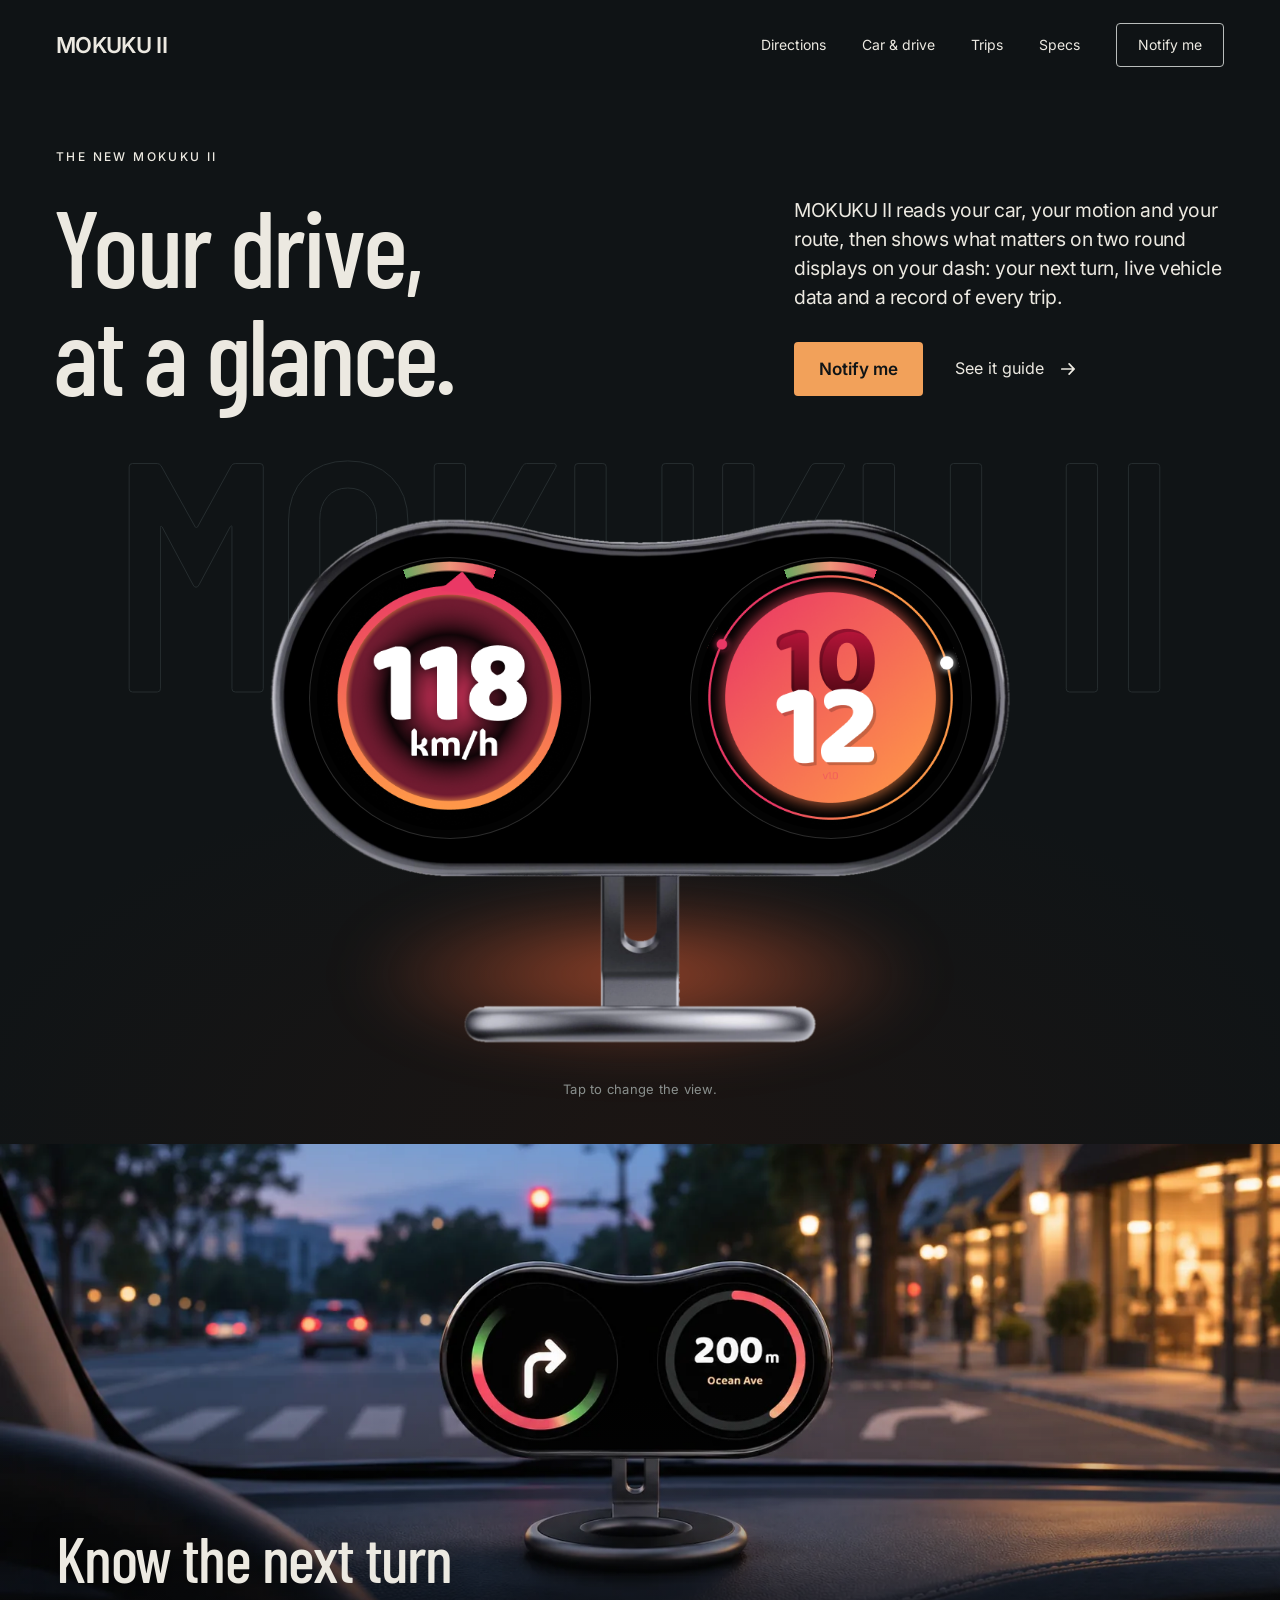
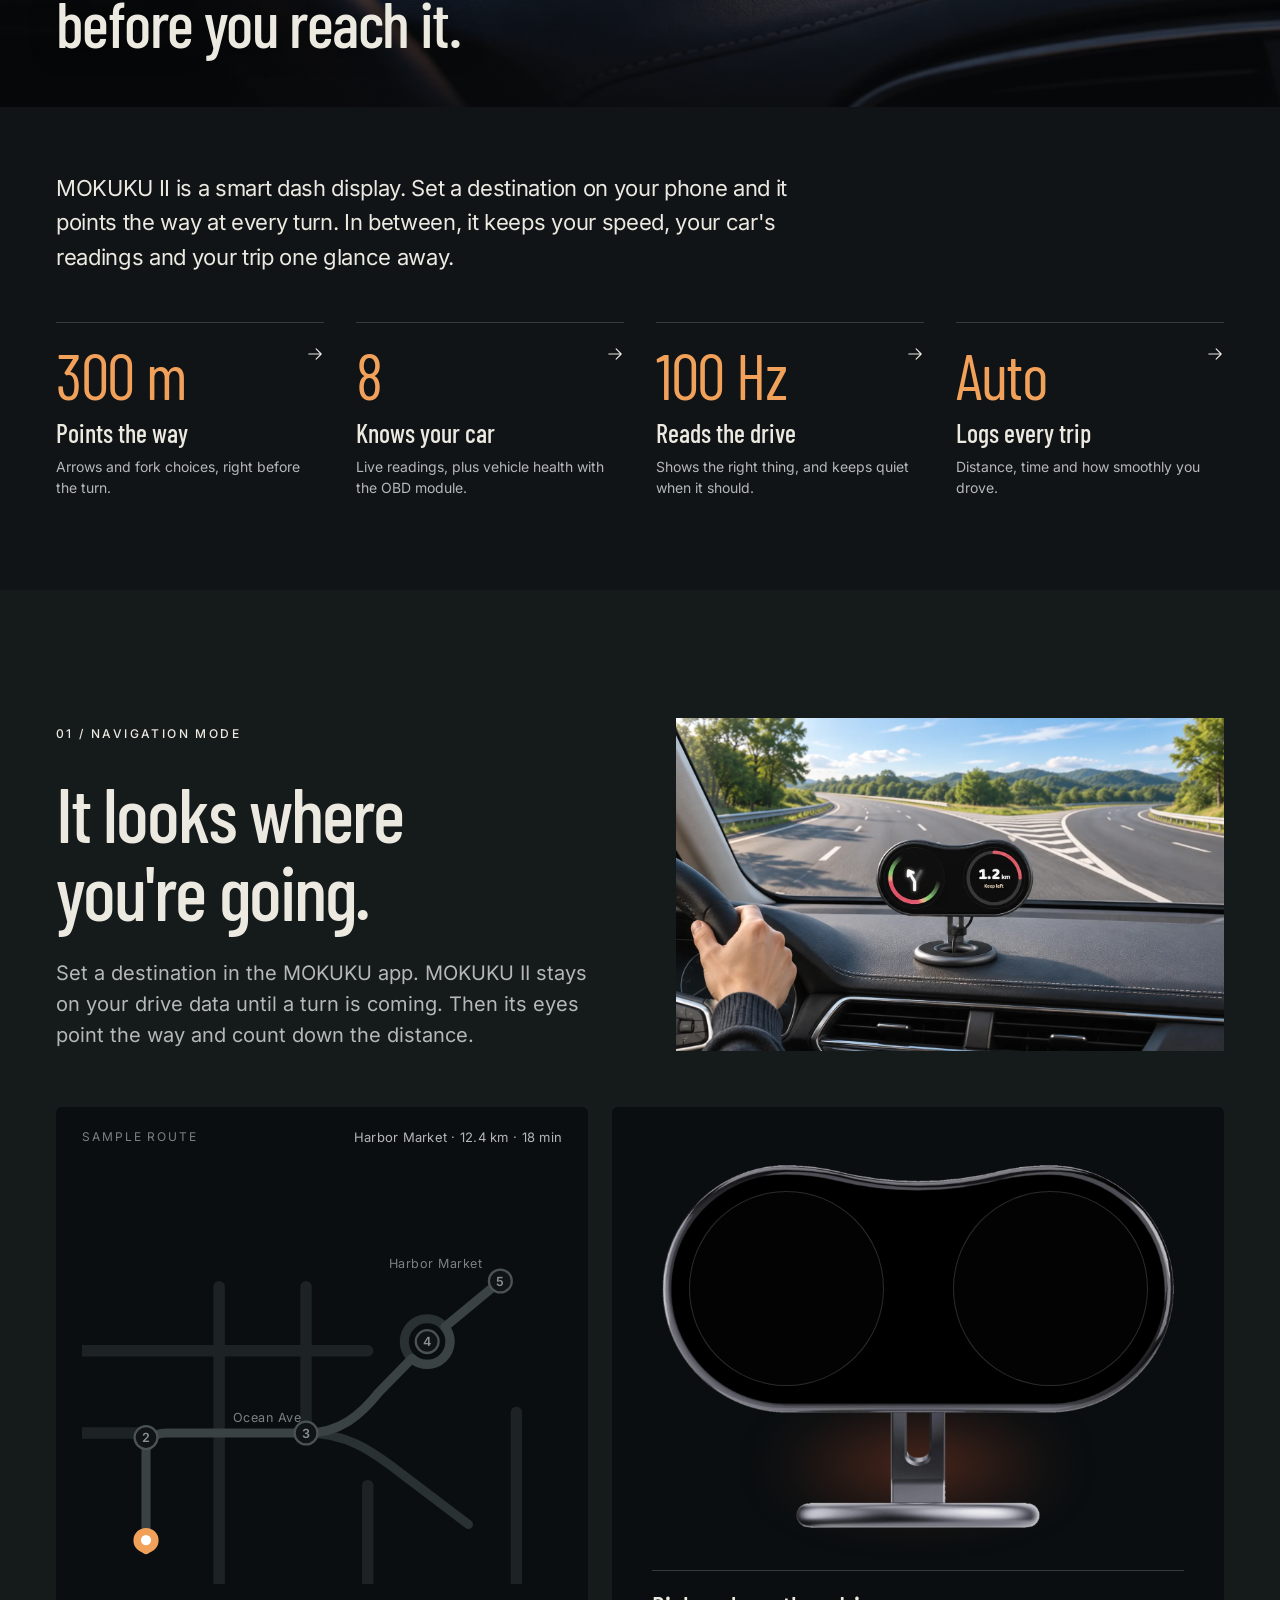
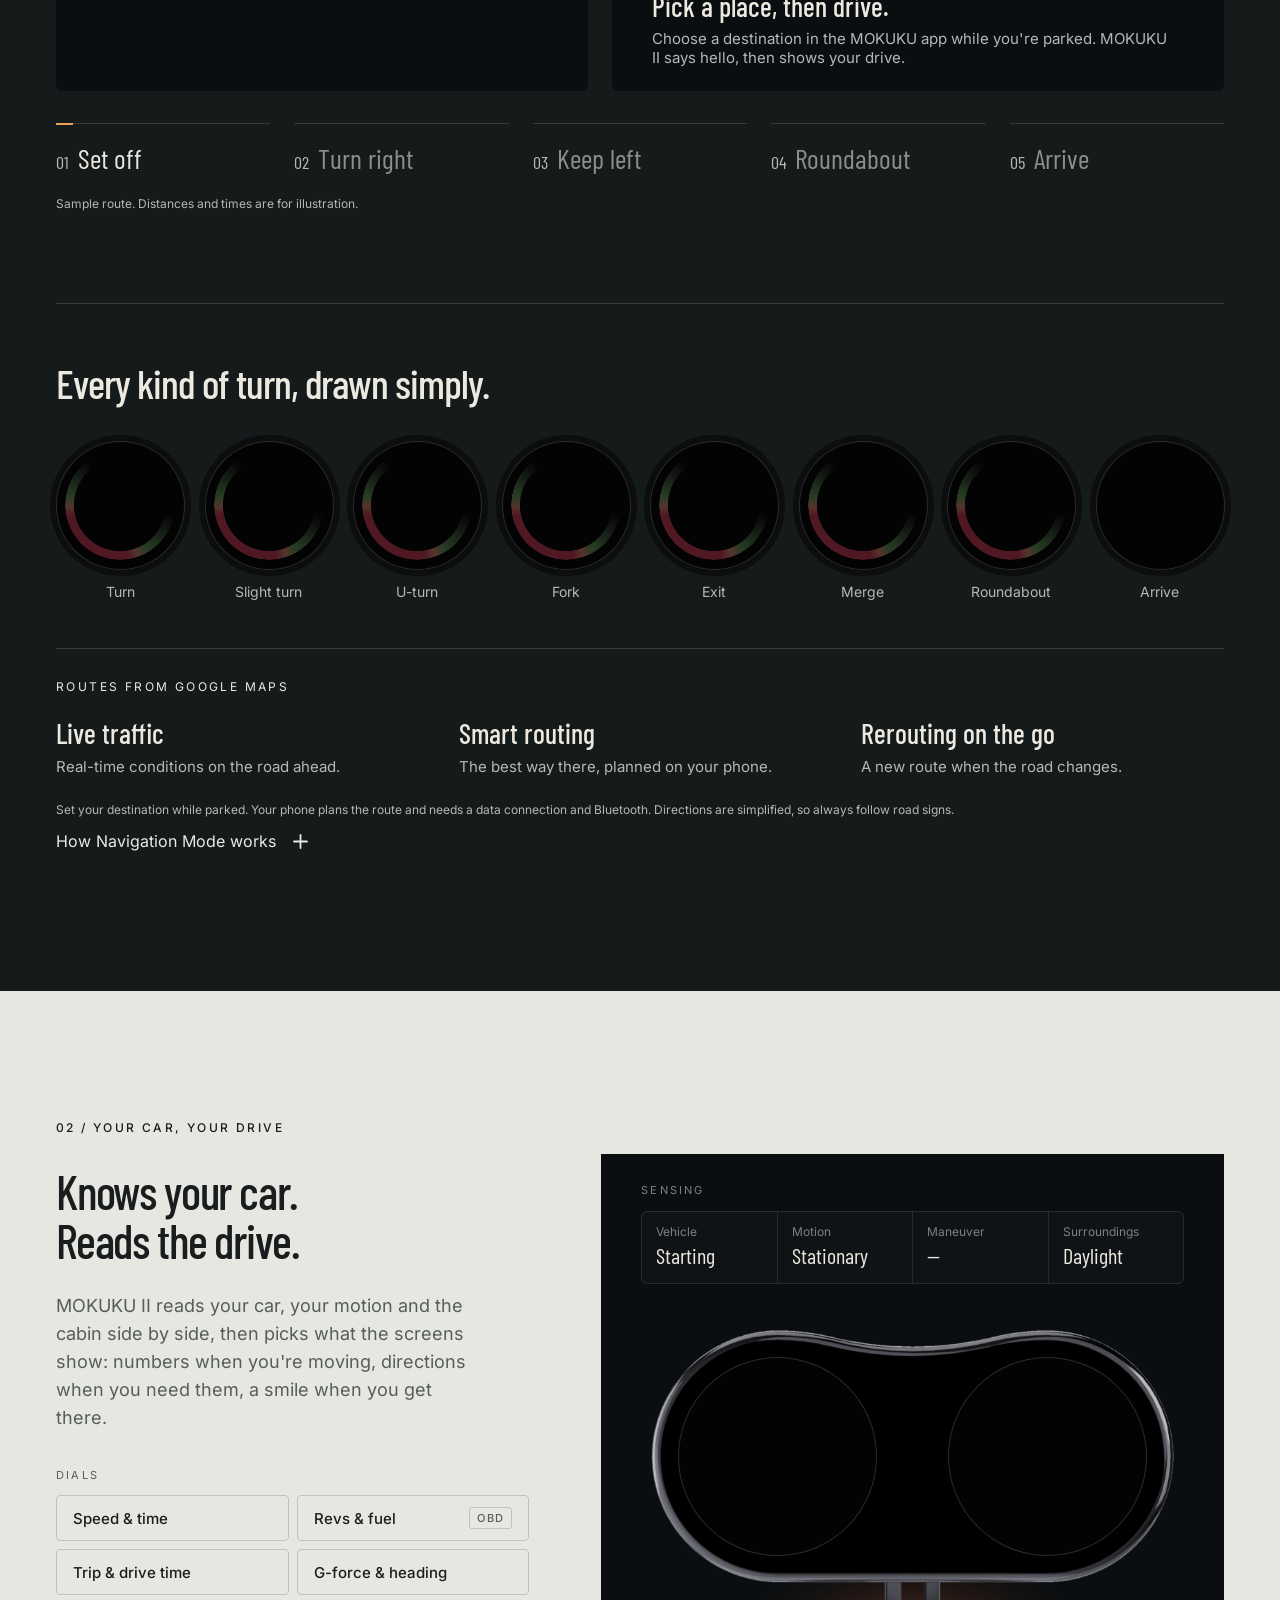
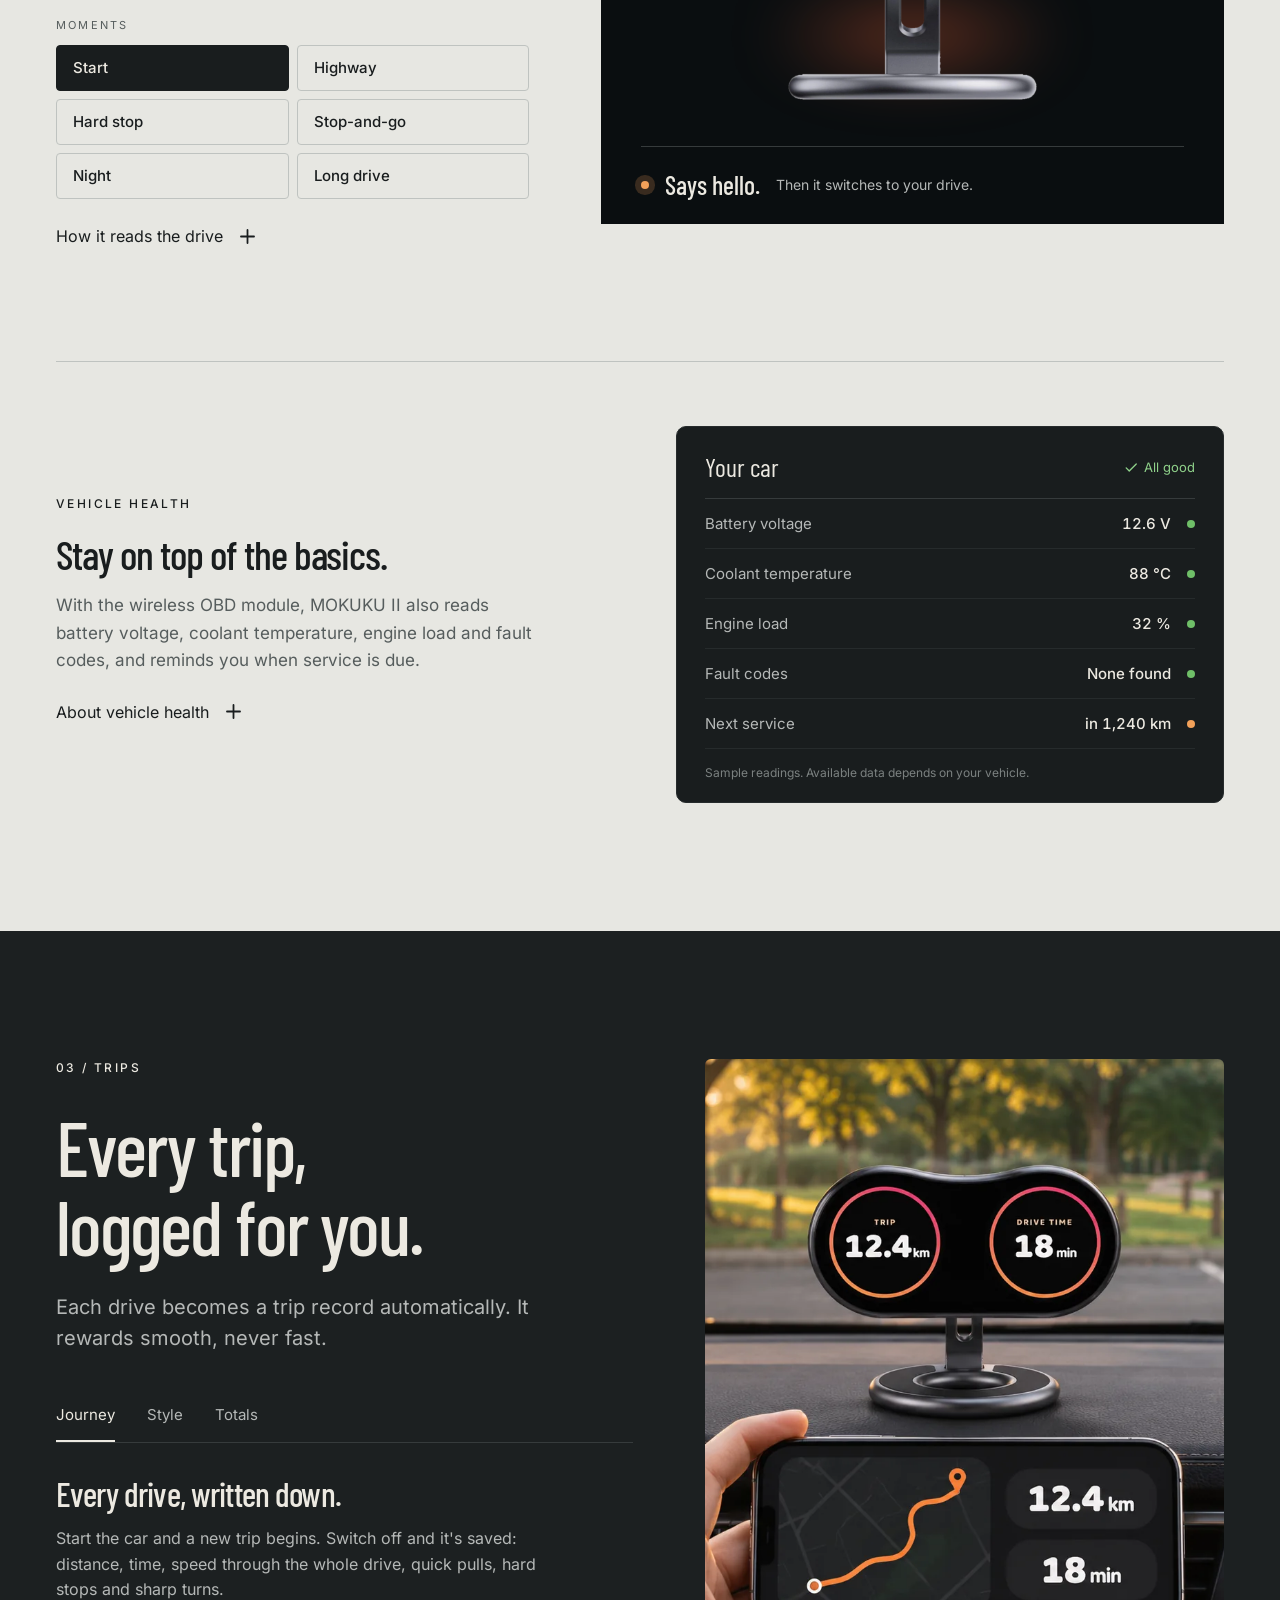
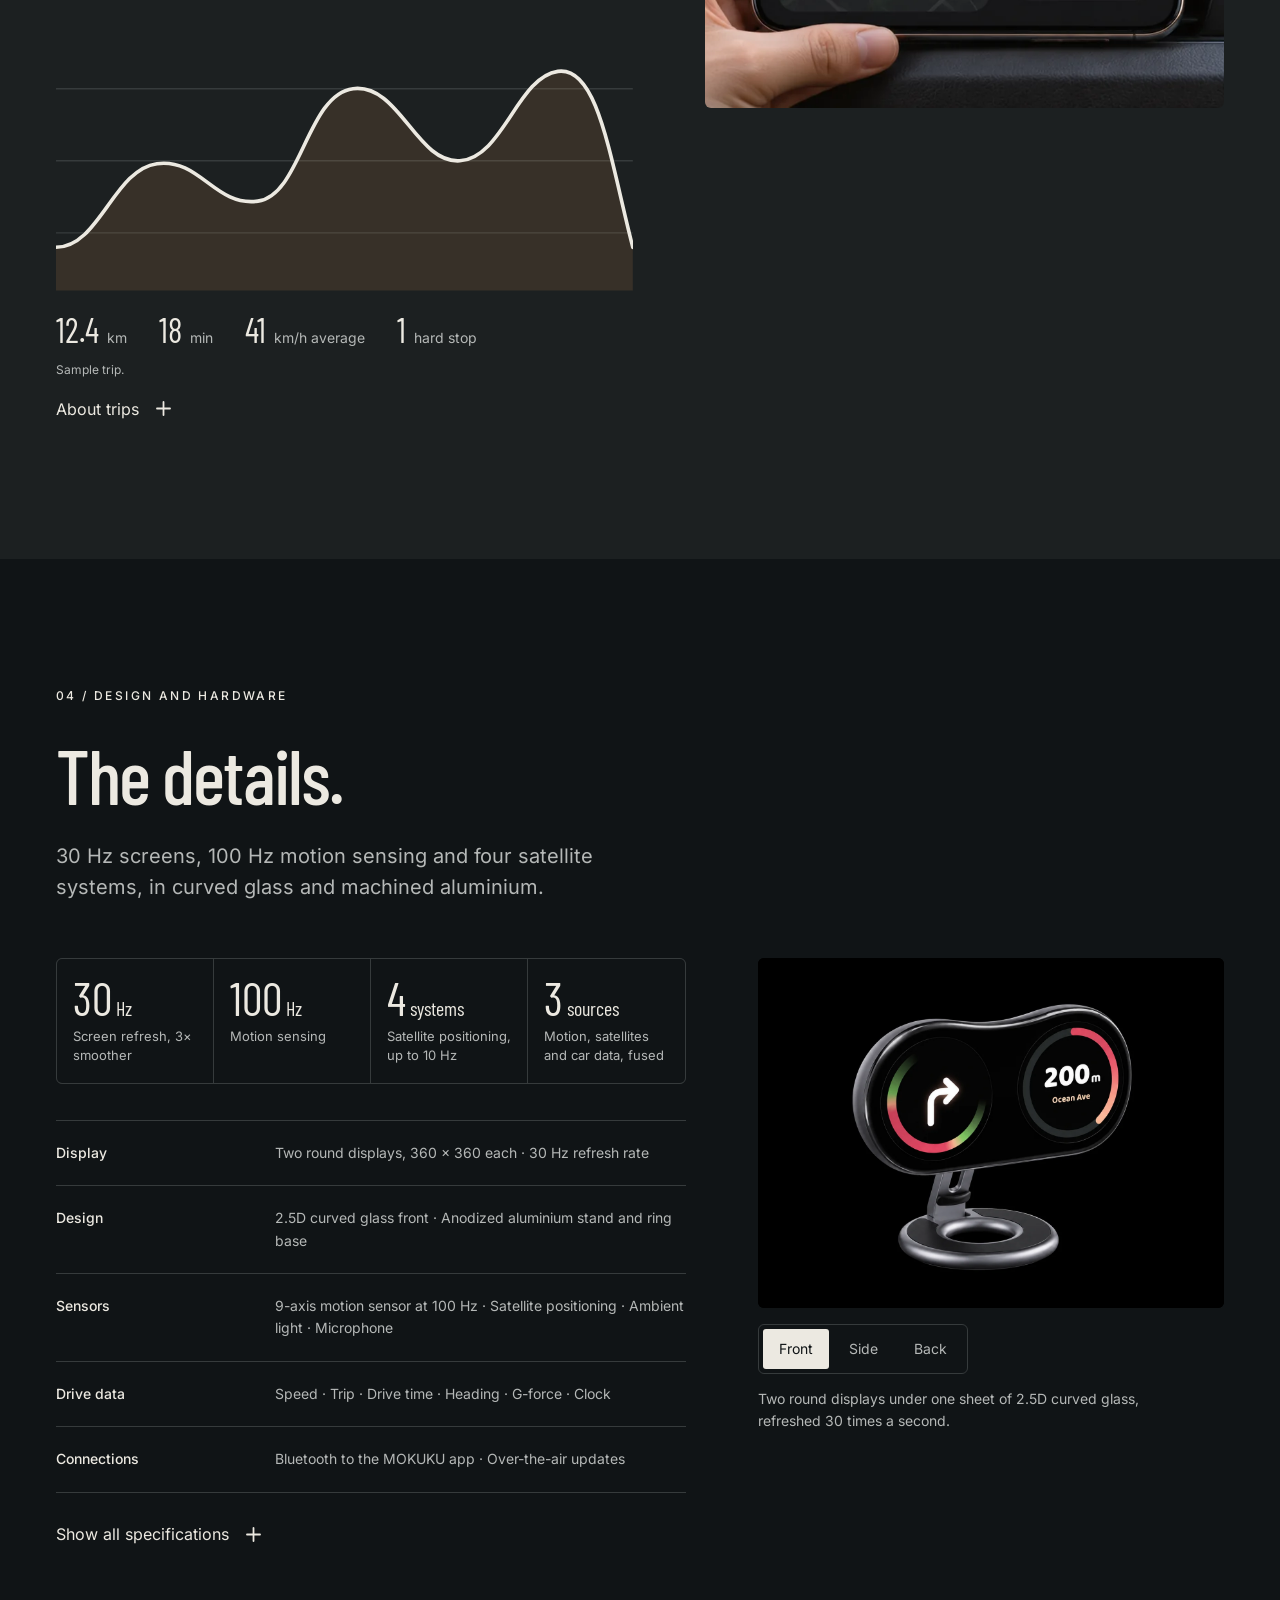
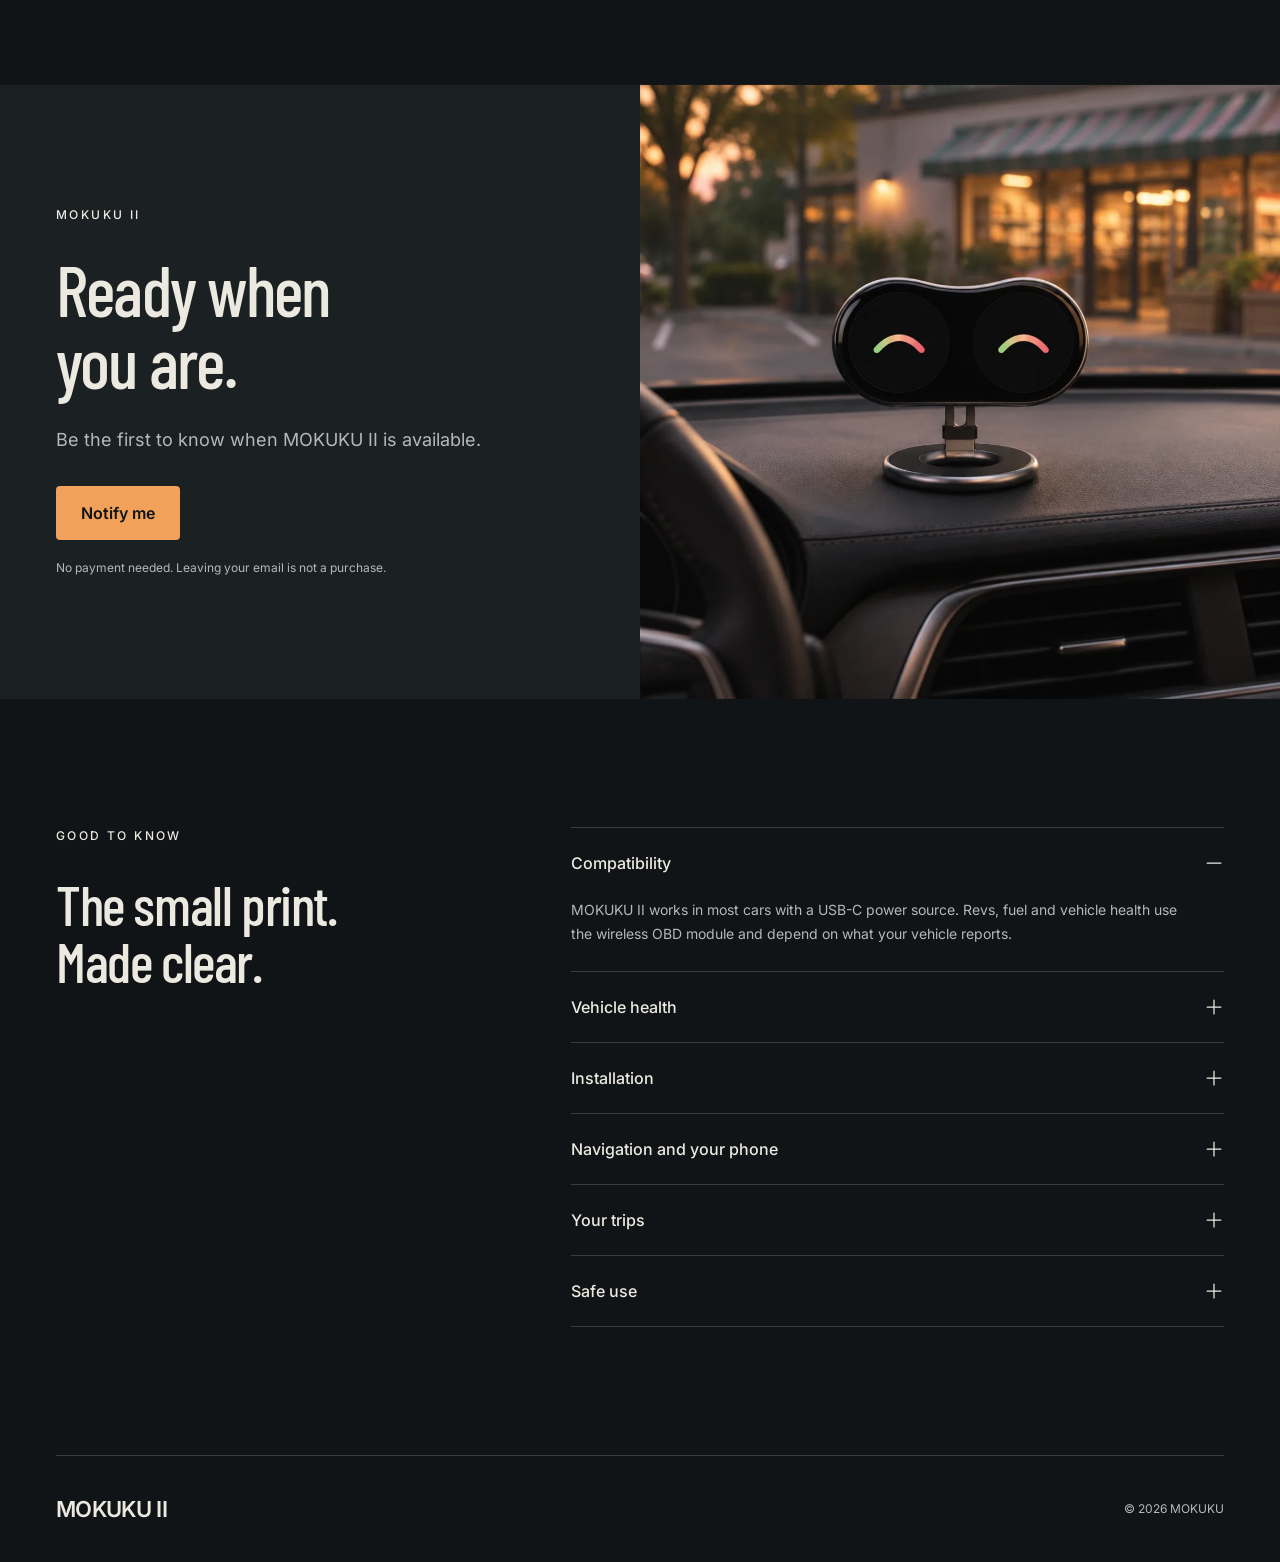
==== b-assist/index.html @ 9e06ab09 "MOKUKU II website preview: 2026-11-24 14:59" ====
<!doctype html>
<html lang="en">
  <head>
    <meta charset="UTF-8" />
    <meta name="viewport" content="width=device-width, initial-scale=1.0" />
    <meta name="robots" content="noindex, nofollow" />
    <title>MOKUKU II — Your drive, at a glance.</title>
    <meta name="description" content="MOKUKU II is a smart dash display. Set a destination on your phone and it points the way at every turn, with live vehicle data and a record of every trip." />
    <meta name="theme-color" content="#101416" />
    <link rel="icon" href="data:," />
    <link rel="preload" as="image" href="./assets/device-front.webp" fetchpriority="high" />
    <script type="module" crossorigin src="./assets/index-VD0VOdaA.js"></script>
    <link rel="stylesheet" crossorigin href="./assets/index-DrEmSQf4.css">
  </head>
  <body>
    <div id="root"></div>
  </body>
</html>
---- b-assist/assets/index-DrEmSQf4.css ----
@font-face{font-family:Inter Variable;font-style:normal;font-display:swap;font-weight:100 900;src:url(./inter-cyrillic-ext-wght-normal-BOeWTOD4.woff2) format("woff2-variations");unicode-range:U+0460-052F,U+1C80-1C8A,U+20B4,U+2DE0-2DFF,U+A640-A69F,U+FE2E-FE2F}@font-face{font-family:Inter Variable;font-style:normal;font-display:swap;font-weight:100 900;src:url(./inter-cyrillic-wght-normal-DqGufNeO.woff2) format("woff2-variations");unicode-range:U+0301,U+0400-045F,U+0490-0491,U+04B0-04B1,U+2116}@font-face{font-family:Inter Variable;font-style:normal;font-display:swap;font-weight:100 900;src:url(./inter-greek-ext-wght-normal-DlzME5K_.woff2) format("woff2-variations");unicode-range:U+1F00-1FFF}@font-face{font-family:Inter Variable;font-style:normal;font-display:swap;font-weight:100 900;src:url(./inter-greek-wght-normal-CkhJZR-_.woff2) format("woff2-variations");unicode-range:U+0370-0377,U+037A-037F,U+0384-038A,U+038C,U+038E-03A1,U+03A3-03FF}@font-face{font-family:Inter Variable;font-style:normal;font-display:swap;font-weight:100 900;src:url(./inter-vietnamese-wght-normal-CBcvBZtf.woff2) format("woff2-variations");unicode-range:U+0102-0103,U+0110-0111,U+0128-0129,U+0168-0169,U+01A0-01A1,U+01AF-01B0,U+0300-0301,U+0303-0304,U+0308-0309,U+0323,U+0329,U+1EA0-1EF9,U+20AB}@font-face{font-family:Inter Variable;font-style:normal;font-display:swap;font-weight:100 900;src:url(./inter-latin-ext-wght-normal-DO1Apj_S.woff2) format("woff2-variations");unicode-range:U+0100-02BA,U+02BD-02C5,U+02C7-02CC,U+02CE-02D7,U+02DD-02FF,U+0304,U+0308,U+0329,U+1D00-1DBF,U+1E00-1E9F,U+1EF2-1EFF,U+2020,U+20A0-20AB,U+20AD-20C0,U+2113,U+2C60-2C7F,U+A720-A7FF}@font-face{font-family:Inter Variable;font-style:normal;font-display:swap;font-weight:100 900;src:url(./inter-latin-wght-normal-Dx4kXJAl.woff2) format("woff2-variations");unicode-range:U+0000-00FF,U+0131,U+0152-0153,U+02BB-02BC,U+02C6,U+02DA,U+02DC,U+0304,U+0308,U+0329,U+2000-206F,U+20AC,U+2122,U+2191,U+2193,U+2212,U+2215,U+FEFF,U+FFFD}@font-face{font-family:Barlow Condensed;font-style:normal;font-display:swap;font-weight:400;src:url(./barlow-condensed-vietnamese-400-normal-Dq9fsqrz.woff2) format("woff2"),url(./barlow-condensed-vietnamese-400-normal-BHpO_q_4.woff) format("woff");unicode-range:U+0102-0103,U+0110-0111,U+0128-0129,U+0168-0169,U+01A0-01A1,U+01AF-01B0,U+0300-0301,U+0303-0304,U+0308-0309,U+0323,U+0329,U+1EA0-1EF9,U+20AB}@font-face{font-family:Barlow Condensed;font-style:normal;font-display:swap;font-weight:400;src:url(./barlow-condensed-latin-ext-400-normal-DPMBkgfB.woff2) format("woff2"),url(./barlow-condensed-latin-ext-400-normal-DN7qpd_C.woff) format("woff");unicode-range:U+0100-02BA,U+02BD-02C5,U+02C7-02CC,U+02CE-02D7,U+02DD-02FF,U+0304,U+0308,U+0329,U+1D00-1DBF,U+1E00-1E9F,U+1EF2-1EFF,U+2020,U+20A0-20AB,U+20AD-20C0,U+2113,U+2C60-2C7F,U+A720-A7FF}@font-face{font-family:Barlow Condensed;font-style:normal;font-display:swap;font-weight:400;src:url(./barlow-condensed-latin-400-normal-Dc2u_eUW.woff2) format("woff2"),url(./barlow-condensed-latin-400-normal-BXL2z6Kg.woff) format("woff");unicode-range:U+0000-00FF,U+0131,U+0152-0153,U+02BB-02BC,U+02C6,U+02DA,U+02DC,U+0304,U+0308,U+0329,U+2000-206F,U+20AC,U+2122,U+2191,U+2193,U+2212,U+2215,U+FEFF,U+FFFD}@font-face{font-family:Barlow Condensed;font-style:normal;font-display:swap;font-weight:500;src:url(./barlow-condensed-vietnamese-500-normal-DjeaNLFD.woff2) format("woff2"),url(./barlow-condensed-vietnamese-500-normal-CsrJDWc5.woff) format("woff");unicode-range:U+0102-0103,U+0110-0111,U+0128-0129,U+0168-0169,U+01A0-01A1,U+01AF-01B0,U+0300-0301,U+0303-0304,U+0308-0309,U+0323,U+0329,U+1EA0-1EF9,U+20AB}@font-face{font-family:Barlow Condensed;font-style:normal;font-display:swap;font-weight:500;src:url(./barlow-condensed-latin-ext-500-normal-yA5ONLQ9.woff2) format("woff2"),url(./barlow-condensed-latin-ext-500-normal-B1RE8WP7.woff) format("woff");unicode-range:U+0100-02BA,U+02BD-02C5,U+02C7-02CC,U+02CE-02D7,U+02DD-02FF,U+0304,U+0308,U+0329,U+1D00-1DBF,U+1E00-1E9F,U+1EF2-1EFF,U+2020,U+20A0-20AB,U+20AD-20C0,U+2113,U+2C60-2C7F,U+A720-A7FF}@font-face{font-family:Barlow Condensed;font-style:normal;font-display:swap;font-weight:500;src:url(./barlow-condensed-latin-500-normal-BgYH2mbd.woff2) format("woff2"),url(./barlow-condensed-latin-500-normal-HIEiP5Ov.woff) format("woff");unicode-range:U+0000-00FF,U+0131,U+0152-0153,U+02BB-02BC,U+02C6,U+02DA,U+02DC,U+0304,U+0308,U+0329,U+2000-206F,U+20AC,U+2122,U+2191,U+2193,U+2212,U+2215,U+FEFF,U+FFFD}@font-face{font-family:"Baloo 2";font-style:normal;font-display:swap;font-weight:600;src:url(./baloo-2-latin-600-normal-tIfxVoAe.woff2) format("woff2"),url(./baloo-2-latin-600-normal-B4tNaogw.woff) format("woff")}@font-face{font-family:"Baloo 2";font-style:normal;font-display:swap;font-weight:700;src:url(./baloo-2-latin-700-normal-CqTg7A15.woff2) format("woff2"),url(./baloo-2-latin-700-normal-Ld3Zm3l2.woff) format("woff")}@font-face{font-family:"Baloo 2";font-style:normal;font-display:swap;font-weight:800;src:url(./baloo-2-latin-800-normal-BbF3Etk1.woff2) format("woff2"),url(./baloo-2-latin-800-normal-B8BXfZF7.woff) format("woff")}:root{font-family:Inter Variable,sans-serif;color:#ece9e1;background:#101416;font-synthesis:none;--bg: #101416;--deep: #0a0e10;--panel: #191d1e;--fg: #ece9e1;--muted: #b5b8b7;--orange: #f2a15a;--line: #363b3c;--ease: cubic-bezier(.165, .84, .44, 1);--header-h: clamp(68px, 7vw, 92px);color-scheme:dark}*{box-sizing:border-box}html{scroll-behavior:smooth;scroll-padding-top:var(--header-h);-webkit-text-size-adjust:100%}body{margin:0;min-width:320px;background:var(--bg)}button,input{font:inherit}button,a,input,summary{touch-action:manipulation;-webkit-tap-highlight-color:transparent}button{color:inherit;cursor:pointer;border:0;background:none;padding:0}a{color:inherit;text-decoration:none}button:focus-visible,a:focus-visible,input:focus-visible,summary:focus-visible,[role=button]:focus-visible{outline:2px solid var(--orange);outline-offset:5px}h1,h2,h3,p,figure,ul,ol,dl{margin:0;padding:0}h1,h2,h3{font-family:Barlow Condensed,sans-serif;font-weight:500;letter-spacing:-.025em;text-wrap:balance}h1{font-size:clamp(64px,8.4vw,128px);line-height:1}h2{font-size:clamp(52px,6vw,86px);line-height:1.02}h3{font-size:38px;line-height:1.1}p{line-height:1.6}img,video{display:block;max-width:100%}figure{position:relative}figure>img{width:100%;height:100%;object-fit:cover}svg{flex-shrink:0}.container{width:calc(100% - 112px);max-width:1328px;margin-inline:auto}.section{padding-block:clamp(88px,10vw,140px)}.eyebrow,.hero-category{font-size:12px;letter-spacing:.2em;text-transform:uppercase;font-weight:500;line-height:1.5;margin-bottom:30px}.fine{font-size:12px;line-height:1.6;color:var(--muted)}.muted{color:var(--muted)}.primary{display:inline-flex;align-items:center;justify-content:center;gap:14px;padding:17px 25px;min-height:52px;border-radius:4px;background:var(--orange);color:#101416;font-weight:600;font-size:16px;transition:background .2s var(--ease),transform .2s var(--ease)}.primary:hover{background:#ffb575;transform:translateY(-1px)}.text-button{display:inline-flex;gap:15px;align-items:center;min-height:44px;padding:8px 0;font-size:16px;line-height:1.4;text-align:left}.text-button:hover{text-decoration:underline;text-underline-offset:6px}.icon-button{display:inline-flex;justify-content:center;align-items:center;width:46px;height:46px;border:1px solid var(--line);border-radius:50%;transition:background .2s}.icon-button:hover{background:#ffffff12}.section-heading{margin-bottom:55px}.section-description{font-size:20px;line-height:1.55;color:var(--muted);max-width:540px;margin-top:28px}.disclosure{margin-top:24px}.item-index{font-family:Barlow Condensed,sans-serif;font-size:20px;color:#7b8180}.skip-link{position:fixed;left:20px;top:-80px;background:var(--orange);color:#101416;padding:16px;z-index:100}.skip-link:focus{top:10px}.stage-glow{position:absolute;left:50%;bottom:2%;width:78%;height:34%;transform:translate(-50%);background:radial-gradient(50% 50% at 50% 50%,#ff6a3c6b,#ff6a3c00 72%);filter:blur(28px);pointer-events:none}.reveal-ready [data-reveal]{opacity:0;transform:translateY(20px);transition:opacity .55s var(--ease),transform .55s var(--ease)}.reveal-ready [data-reveal].is-visible{opacity:1;transform:none}@keyframes rise{0%{opacity:0;transform:translateY(12px)}}.site-header{height:var(--header-h);padding-inline:max(56px,calc((100% - 1328px)/2));display:flex;align-items:center;justify-content:space-between;background:#101416eb;-webkit-backdrop-filter:blur(14px);backdrop-filter:blur(14px);position:sticky;top:0;z-index:20}.wordmark{font-size:22px;font-weight:600;letter-spacing:-.03em;white-space:nowrap}.site-nav{display:flex;align-items:center;gap:36px;font-size:14px}.site-nav>a{padding-block:12px}.site-nav>a:hover{color:var(--orange)}.nav-cta{border:1px solid #b9bdbb;border-radius:4px;min-height:44px;padding:10px 21px;font-size:14px;transition:background .2s,color .2s}.nav-cta:hover{background:var(--fg);color:var(--bg)}.menu-toggle{display:none}.device{position:relative;width:100%;aspect-ratio:1576 / 1134;--lx: .08;--ly: -.62;user-select:none;-webkit-user-select:none}.device:not(.is-ready) .screen,.device:not(.is-ready) .screen-video{visibility:hidden}.device[role=button]{cursor:pointer}.device-body{position:absolute;top:0;right:0;bottom:0;left:0;width:100%;height:100%;pointer-events:none}.screen{position:absolute;top:9.466%;width:36.671%;aspect-ratio:1;border-radius:50%;background:#030303;overflow:hidden;container-type:size;box-shadow:inset 0 0 0 1px #2b2b2b}.screen-l{left:6.86%}.screen-r{left:56.523%}.screen-content{position:absolute;top:0;right:0;bottom:0;left:0;display:grid;place-items:center;transition:filter .5s var(--ease)}.screen-video{position:absolute;left:2.132%;top:2.895%;width:95.879%;height:64.107%;object-fit:fill;-webkit-mask:radial-gradient(circle closest-side at 24.055% 50%,#000 79.6%,transparent 80.2%),radial-gradient(circle closest-side at 75.859% 50%,#000 79.6%,transparent 80.2%);mask:radial-gradient(circle closest-side at 24.055% 50%,#000 79.6%,transparent 80.2%),radial-gradient(circle closest-side at 75.859% 50%,#000 79.6%,transparent 80.2%);opacity:0;pointer-events:none}.device[data-screen=clip] .screen-video{opacity:1}.device.is-blinking .screen-content,.device.is-blinking .screen-video{animation:blink .29s ease-in-out}@keyframes blink{50%{transform:scaleY(.03);opacity:.4}}.device[data-slide] .screen-content{animation-duration:.56s;animation-timing-function:cubic-bezier(.7,0,.25,1);animation-fill-mode:both}.device[data-slide] .screen-r .screen-content{animation-delay:.07s}.device[data-slide=up] .slide-out{animation-name:dial-out-up}.device[data-slide=up] .slide-in{animation-name:dial-in-up}.device[data-slide=down] .slide-out{animation-name:dial-out-down}.device[data-slide=down] .slide-in{animation-name:dial-in-down}@keyframes dial-out-up{to{transform:translateY(-100%)}}@keyframes dial-in-up{0%{transform:translateY(100%)}}@keyframes dial-out-down{to{transform:translateY(100%)}}@keyframes dial-in-down{0%{transform:translateY(-100%)}}.device.is-night .screen-content{filter:brightness(.46) saturate(.8)}.eye{position:absolute;top:0;right:0;bottom:0;left:0;animation:idle-blink 5.2s infinite}.eye-r{animation-delay:.04s}@keyframes idle-blink{0%,93%,to{transform:scaleY(1)}96%{transform:scaleY(.04)}}.eye-ring{position:absolute;top:7.2%;right:7.2%;bottom:7.2%;left:7.2%;border-radius:50%;background:conic-gradient(from 0deg,transparent 0 98deg,rgb(111 150 108 / .5) 122deg,#68a85f 148deg,#f0957a 161deg,#e2425f 172deg,#e2425f 258deg,#f0957a 268deg,#68a85f 281deg,rgb(111 150 108 / .5) 303deg,transparent 327deg);-webkit-mask:radial-gradient(closest-side,transparent 83%,#000 84.5%,#000 99%,transparent 100%);mask:radial-gradient(closest-side,transparent 83%,#000 84.5%,#000 99%,transparent 100%)}.eye-r .eye-ring{transform:scaleX(-1)}.eye-pupil{position:absolute;left:50%;top:50%;width:10.8%;aspect-ratio:1;margin:-5.4% 0 0 -5.4%;border-radius:50%;background:#fff;transform:translate(calc(var(--lx) * 210% + var(--tilt, 0%)),calc(var(--ly) * 190%));transition:transform .16s ease-out}.eye-l .eye-pupil{--tilt: 26%}.eye-r .eye-pupil{--tilt: -26%}.dial{width:94%;height:94%;border-radius:50%;object-fit:cover}.navface{position:absolute;top:0;right:0;bottom:0;left:0;display:flex;flex-direction:column;align-items:center;justify-content:center;font-family:"Baloo 2",sans-serif;color:#fff;line-height:1;background:radial-gradient(circle at 50% 62%,#5c1431 0,#23070f 52%,#050203 76%)}.navface:before{content:"";position:absolute;top:3.5%;right:3.5%;bottom:3.5%;left:3.5%;border-radius:50%;background:conic-gradient(from 210deg,#ff9d4d,#f0457a 50%,#ff9d4d);-webkit-mask:radial-gradient(closest-side,transparent 93%,#000 94.5%);mask:radial-gradient(closest-side,transparent 93%,#000 94.5%)}.navface svg{width:40cqw;height:40cqw;margin-top:-4cqw;filter:drop-shadow(0 0 4cqw rgb(255 120 90 / .55))}.navface strong{font-size:23cqw;font-weight:800;letter-spacing:-.02em;font-variant-numeric:tabular-nums}.navface small{font-size:11cqw;font-weight:700;margin-left:1.5cqw}.navface>span{font-size:6.4cqw;font-weight:600;letter-spacing:.04em;color:#ffc7a3;margin-top:1cqw}.navface-eta>span{text-transform:uppercase;letter-spacing:.14em;margin:0 0 2cqw}.navface-eta strong{font-size:30cqw}.navface-eta i{width:34cqw;height:.8cqw;border-radius:1cqw;background:#ff9d4d;margin:2.5cqw 0 3cqw}.navface-eta em{font-style:normal;font-size:10cqw;font-weight:700}.hero{position:relative;overflow:hidden;padding-top:clamp(36px,4.6vw,68px);background:radial-gradient(90% 60% at 50% 100%,#1b1513 0,var(--bg) 62%)}.hero-top{display:grid;grid-template-columns:1.3fr 1fr;gap:60px;align-items:end;position:relative;z-index:2}.hero-category{margin-bottom:26px}.hero h1{margin-left:-3px}.hero-side{justify-self:end;max-width:430px;padding-bottom:12px}.hero-description{font-size:clamp(17px,1.5vw,21px);line-height:1.5;letter-spacing:-.02em}.hero-actions{display:flex;align-items:center;flex-wrap:wrap;gap:14px 32px;margin-top:30px}.hero-actions .primary{font-size:17px}.hero-stage{position:relative;display:grid;justify-items:center;padding-bottom:44px}.hero-ghost{position:absolute;top:clamp(8px,1.6vw,28px);left:50%;transform:translate(-50%);font-family:Barlow Condensed,sans-serif;font-weight:500;font-size:clamp(110px,25.5vw,400px);line-height:.82;letter-spacing:-.03em;white-space:nowrap;color:transparent;-webkit-text-stroke:1px #262d2f;pointer-events:none}.hero-stage .stage-glow{bottom:8%;width:min(820px,62vw);height:30%;background:radial-gradient(50% 50% at 50% 50%,#ff6a3c99,#ff6a3c00 72%)}.hero-device{position:relative;width:min(840px,60vw);margin-top:clamp(56px,7.6vw,122px)}.hero-hint{margin-top:22px;font-size:13px;color:#8a908f;letter-spacing:.02em}.meet-figure{height:clamp(360px,44vw,620px);overflow:hidden}.meet-figure img{object-position:center 58%}.meet-figure:after{content:"";position:absolute;top:0;right:0;bottom:0;left:0;background:linear-gradient(180deg,transparent 45%,rgb(8 10 12 / .72))}.meet-figure figcaption{position:absolute;left:0;right:0;bottom:52px;z-index:1}.meet-figure h2{font-size:clamp(46px,5vw,74px);text-shadow:0 2px 25px #0009}.meet-strip{display:grid;grid-template-columns:1fr 2.3fr;gap:72px;padding-block:64px 88px}.meet-definition{font-size:20px;line-height:1.55;letter-spacing:-.015em}.meet-cards{list-style:none;display:grid;grid-template-columns:repeat(4,1fr);gap:28px}.meet-cards button{position:relative;display:grid;gap:8px;width:100%;text-align:left;border-top:1px solid var(--line);padding:20px 0 4px;transition:border-color .2s}.meet-cards strong{font-family:Barlow Condensed,sans-serif;font-weight:500;font-size:30px;line-height:1.1;margin-top:6px}.meet-cards button>span:not(.item-index){font-size:14px;line-height:1.5;color:var(--muted)}.meet-cards svg{position:absolute;right:0;top:22px;transition:transform .2s var(--ease)}.meet-cards button:hover{border-color:var(--orange)}.meet-cards button:hover strong{color:var(--orange)}.meet-cards button:hover svg{transform:translate(4px)}.screen-section{background:var(--deep);transition:background .6s var(--ease)}.split-heading{display:flex;justify-content:space-between;align-items:flex-end;gap:40px;margin-bottom:24px}.split-heading .section-heading{margin:0}.segmented{display:flex;gap:4px;padding:4px;border:1px solid var(--line);border-radius:6px;flex-shrink:0}.segmented button{min-height:44px;padding:10px 18px;border-radius:3px;font-size:14px;color:var(--muted);white-space:nowrap;transition:background .2s,color .2s}.segmented button:hover{color:var(--fg)}.segmented button[aria-selected=true]{background:var(--fg);color:var(--bg)}.screen-stage{position:relative;display:grid;place-items:center;padding:clamp(40px,5vw,72px) 0 clamp(28px,3vw,44px)}.screen-stage .stage-glow{transition:opacity .6s}.screen-device{position:relative;width:min(900px,80%)}.benefits{display:grid;grid-template-columns:repeat(3,1fr);gap:40px;margin-top:64px}.benefits button{display:flex;gap:16px;align-items:center;text-align:left;border-top:1px solid var(--line);padding:28px 0;font-size:17px;line-height:1.4}.benefits button>svg{margin-left:auto}.benefits button:hover{color:var(--orange)}.light{background:#e7e7e2;color:#191d1e;--fg: #191d1e;--muted: #565d5d;--line: #bfc3c0;color-scheme:light}.status-dot{width:8px;height:8px;border-radius:50%;background:#565d5d;flex-shrink:0;transition:background .2s,box-shadow .2s}.status-dot.is-live{background:var(--orange);box-shadow:0 0 0 6px #f2a15a33}.numbers{display:grid;grid-template-columns:repeat(3,1fr);gap:40px}.numbers>div{border-top:1px solid var(--line);padding-top:24px}.numbers strong{display:block;font-family:Barlow Condensed,sans-serif;font-weight:400;font-size:80px;line-height:1.2}.numbers small{font-size:40px;margin-left:8px}.numbers span{display:block;margin-top:14px;color:var(--muted);font-size:15px}.navigation{background:#151a1b}.nav-head{display:grid;grid-template-columns:1fr 1fr;gap:72px;align-items:end;margin-bottom:56px}.nav-head .section-heading{margin:0}.nav-head figure{height:clamp(240px,26vw,380px);overflow:hidden}.nav-stage{position:relative;display:grid;grid-template-columns:auto minmax(60px,1fr) minmax(0,2fr);align-items:center;padding:56px 64px;background:var(--deep);overflow:hidden}.nav-link{display:flex;align-items:center;gap:12px;padding:0 22px;color:var(--orange);transition:opacity .4s}.nav-link i{flex:1;height:2px;background:repeating-linear-gradient(90deg,var(--orange) 0 8px,transparent 8px 18px);background-size:18px 2px;animation:dash .7s linear infinite}@keyframes dash{to{background-position:18px 0}}.nav-stage.step-0 .nav-link{opacity:.28}.nav-stage.step-0 .nav-link i{animation-play-state:paused}.nav-device{position:relative}.phone{width:252px;aspect-ratio:9 / 18.4;border-radius:40px;padding:9px;background:#19191b;box-shadow:0 0 0 1.5px #3b3c3f,0 30px 60px #00000080}.phone-screen{height:100%;border-radius:31px;overflow:hidden;display:flex;flex-direction:column;padding:14px 15px 16px;background:linear-gradient(180deg,#2c2c30,#1e1e21);font-family:"Baloo 2",sans-serif;color:#fff;line-height:1.2}.phone-status{display:flex;justify-content:space-between;align-items:center;font-size:11px;font-weight:700;padding:0 6px 12px}.phone-pills{display:flex;align-items:center;gap:6px;color:#3fe07a}.phone-pills i{width:7px;height:7px;border-radius:50%;background:#3fe07a;box-shadow:0 0 6px #3fe07a}.phone-view{flex:1;display:flex;flex-direction:column;gap:10px;min-height:0;animation:rise .4s var(--ease)}.phone-title{font-size:22px;font-weight:800;line-height:1.1}.phone-sub{font-size:12px;color:#a9a9ae;margin-top:-6px}.phone-search{display:flex;align-items:center;gap:8px;padding:10px 12px;border-radius:12px;background:#121214;font-size:12px;font-weight:600}.phone-card{flex:1;min-height:0;border-radius:16px;background:#121214;overflow:hidden;display:grid;place-items:center}.route-map{width:100%;height:100%}.route-road{fill:none;stroke:#26262a;stroke-width:9}.route-line{fill:none;stroke:#56565c;stroke-width:5;stroke-linecap:round}.route-done{fill:none;stroke:#ff9d4d;stroke-width:5;stroke-linecap:round;transition:stroke-dasharray .8s var(--ease)}.route-start{fill:#fff}.route-end{fill:#f0457a;stroke:#fff;stroke-width:2.5}.phone-meta{display:flex;gap:18px;font-size:12px;color:#a9a9ae;font-weight:600}.phone-meta strong{font-size:20px;font-weight:800;color:#fff}.phone-cta{display:grid;place-items:center;height:42px;border-radius:21px;background:linear-gradient(180deg,#ffa95e,#f58a3c);color:#1c1205;font-size:15px;font-weight:800;box-shadow:0 6px 16px #f58a3c59}.phone-next{display:flex;align-items:center;gap:12px;padding:12px 14px;border-radius:16px;background:linear-gradient(135deg,#f0457a,#ff9d4d)}.phone-next strong{display:block;font-size:22px;font-weight:800;font-variant-numeric:tabular-nums}.phone-next span{font-size:11px;font-weight:600}.phone-sent{display:flex;align-items:center;justify-content:center;gap:6px;height:34px;border-radius:17px;background:#121214;font-size:11px;font-weight:700;color:#3fe07a}.phone-arrived{align-items:center;text-align:center;padding-top:8px}.phone-arrived .phone-card,.phone-arrived .phone-sent{width:100%}.phone-check{display:grid;place-items:center;width:52px;height:52px;border-radius:50%;background:#3fe07a;color:#0c2415;box-shadow:0 0 22px #3fe07a73}.steps{display:grid;grid-template-columns:repeat(3,1fr);gap:48px;margin-top:52px}.step{position:relative;display:flex;flex-direction:column;gap:14px;padding:24px 0 0;border-top:1px solid var(--line);text-align:left;font-size:15px;line-height:1.6;color:var(--muted)}.step-bar{position:absolute;top:-1px;left:0;width:0;height:2px;background:var(--orange)}.step.is-active .step-bar{width:100%}@keyframes step-fill{0%{width:0}to{width:100%}}.step-title{font-family:Barlow Condensed,sans-serif;font-size:28px;line-height:1.2;color:#8a908f;transition:color .2s}.step-title .muted{margin-right:9px;font-size:18px}.step.is-active .step-title,.step:hover .step-title{color:var(--fg)}.diary{background:#1c2021}.diary-photo{height:clamp(300px,42vw,600px);overflow:hidden}.diary-photo img{object-position:center 62%}.stats{display:grid;grid-template-columns:repeat(3,1fr);gap:40px;padding:42px 0;border-bottom:1px solid var(--line)}.stats>div{display:flex;flex-direction:column;gap:10px}.stats strong{font-family:Barlow Condensed,sans-serif;font-weight:400;font-size:58px;line-height:1.1}.stats small{font-size:28px;margin-left:6px}.stats span{font-size:14px;color:var(--muted)}.tabs{display:flex;gap:32px;margin-top:40px;border-bottom:1px solid var(--line);overflow-x:auto;scrollbar-width:none}.tabs button{min-height:52px;font-size:15px;color:var(--muted);border-bottom:2px solid transparent;white-space:nowrap}.tabs button[aria-selected=true]{color:var(--fg);border-color:var(--fg)}.diary-view{display:grid;grid-template-columns:1fr 1fr;gap:80px;padding:42px 0 20px;min-height:300px;animation:rise .45s var(--ease)}.diary-view h3{font-size:36px;margin-bottom:20px}.diary-view p{font-size:16px;color:var(--muted);max-width:480px}.chart svg{width:100%;height:auto;display:block}.chart-grid{stroke:var(--line);stroke-width:1}.chart-line{fill:none;stroke:var(--fg);stroke-width:2.5;stroke-linecap:round}.chart-area{fill:#f2a15a1f}.chart-foot{display:flex;gap:40px;margin-top:18px;font-size:14px;color:var(--muted)}.chart-foot strong,.chart-miles>strong,.chart-bars strong{font-family:Barlow Condensed,sans-serif;font-weight:400;color:var(--fg)}.chart-foot strong{font-size:34px;margin-right:4px}.chart-gauge{max-width:420px}.gauge-track,.gauge-fill{fill:none;stroke-width:14;stroke-linecap:round}.gauge-track{stroke:var(--line)}.gauge-fill{stroke:var(--orange)}.gauge-value{font-family:Barlow Condensed,sans-serif;font-size:92px;fill:var(--fg)}.gauge-label{font-size:15px;fill:var(--muted)}.chart-bars{display:grid;gap:22px;align-content:center}.chart-bars>div{display:grid;grid-template-columns:120px 1fr 32px;align-items:center;gap:20px;font-size:15px;color:var(--muted)}.chart-bars i{height:10px;width:var(--w);min-width:10px;border-radius:5px;background:var(--orange)}.chart-bars strong{font-size:34px;text-align:right}.chart-miles>strong{display:block;font-size:84px;line-height:1}.chart-miles small{font-size:36px;margin-left:8px}.miles-track{position:relative;height:6px;margin:30px 0 44px;border-radius:3px;background:var(--line)}.miles-track i{position:absolute;inset:0 auto 0 0;width:var(--w);border-radius:3px;background:var(--orange)}.miles-track span{position:absolute;top:16px;transform:translate(-100%);font-size:12px;color:var(--muted)}.miles-track span:last-child{transform:translate(-50%)}.chart-miles p{font-size:14px;color:var(--muted)}.specs-layout{display:grid;grid-template-columns:1.5fr 1fr;gap:80px;align-items:start}.specs dl>div{display:grid;grid-template-columns:.7fr 1.5fr;gap:28px;padding:21px 0;border-bottom:1px solid var(--line);font-size:14px;line-height:1.6}.specs dl>div:first-child{border-top:1px solid var(--line)}.specs dt{font-weight:500}.specs dd{margin:0;color:var(--muted)}.specs .text-button{margin-top:20px}.specs-layout figure{position:sticky;top:calc(var(--header-h) + 24px);padding:6% 0 10%}.specs-layout figure .stage-glow{opacity:.7}.specs-layout figure img{position:relative;object-fit:contain;height:auto}.buy{display:grid;grid-template-columns:1fr 1fr;background:#1b2022}.buy-copy{align-self:center;padding:100px 56px 100px max(56px,calc((100vw - 1328px)/2))}.buy h2{font-size:clamp(52px,5.5vw,78px);margin-bottom:28px}.buy-copy>p:not(.eyebrow):not(.fine){font-size:18px;color:var(--muted)}.buy .primary{margin:32px 0 18px}.buy figure{height:clamp(420px,48vw,700px)}.small-print .container{display:grid;grid-template-columns:.8fr 1.2fr;gap:80px}.small-print h2{font-size:clamp(44px,4.4vw,60px)}.small-print .section-heading{margin:0}.accordion details{border-bottom:1px solid var(--line)}.accordion details:first-child{border-top:1px solid var(--line)}summary::-webkit-details-marker{display:none}.accordion summary{list-style:none;display:flex;justify-content:space-between;align-items:center;gap:24px;font-size:16px;font-weight:500;padding:25px 0;cursor:pointer}.accordion details p{font-size:14px;color:var(--muted);padding-bottom:25px;line-height:1.7;max-width:620px}.accordion .minus,.accordion details[open] .plus{display:none}.accordion details[open] .minus{display:block}.site-footer{display:flex;align-items:center;justify-content:space-between;gap:28px;padding-block:40px;border-top:1px solid var(--line)}.site-footer>span:last-child{font-size:12px;color:var(--muted)}.modal{padding:0;border:1px solid var(--line);border-radius:4px;background:var(--bg);color:var(--fg);width:560px;max-width:calc(100% - 32px);max-height:calc(100dvh - 32px);overflow:auto;overscroll-behavior:contain}.modal::backdrop{background:#000000b3;-webkit-backdrop-filter:blur(7px);backdrop-filter:blur(7px)}.modal-body{position:relative;min-height:100%}.modal-close{position:absolute;right:18px;top:17px;z-index:3;background:#101416d9}.modal.drawer{width:620px;max-width:100%;height:100dvh;max-height:100dvh;margin:0 0 0 auto;border-radius:0;border-width:0 0 0 1px;animation:drawer-in .35s var(--ease)}@keyframes drawer-in{0%{transform:translate(40px);opacity:0}}.detail-content{padding:0 40px 48px}.detail-content>img{width:calc(100% + 80px);max-width:none;margin:0 -40px 36px;height:320px;object-fit:cover}.detail-content h2{font-size:54px;margin-bottom:22px}.detail-content p{font-size:16px;color:var(--muted);margin:14px 0}.detail-content .detail-lead{font-size:22px;line-height:1.4;color:var(--fg);letter-spacing:-.015em}.detail-content .primary{margin-top:22px}.signals{list-style:none;margin:26px 0;border-top:1px solid var(--line)}.signals li{display:grid;grid-template-columns:34px 110px 1fr;gap:10px;align-items:baseline;padding:14px 0;border-bottom:1px solid var(--line);font-size:14px;color:var(--muted)}.signals strong{font-weight:500;color:var(--fg)}.signals .signals-out{grid-template-columns:34px 1fr;align-items:center;color:var(--orange)}.signals .signals-out strong{font-family:Barlow Condensed,sans-serif;font-size:26px;color:var(--orange)}.notify{display:flex;flex-direction:column;padding:44px 36px 32px}.notify .eyebrow{margin-bottom:20px}.notify h2{font-size:46px;margin-bottom:26px}.notify fieldset{border:0;padding:0;margin:0 0 24px}.notify legend,.notify label{font-size:14px;font-weight:500;margin-bottom:12px;padding:0}.choices{display:grid;grid-template-columns:1fr 1fr;gap:8px}.choice{min-height:48px;padding:10px 14px;border:1px solid var(--line);border-radius:4px;font-size:14px;text-align:left;transition:background .15s,border-color .15s}.choice:hover{border-color:#8a908f}.choice.selected{background:#262c2d;border-color:#c0c5c2}.notify input{height:52px;padding:0 16px;border:1px solid var(--line);border-radius:4px;background:var(--deep);color:var(--fg);font-size:16px}.notify input[aria-invalid=true]{border-color:#ff7d6b}.notice{font-size:13px;color:#ff9a8b;margin-top:8px}.notify .primary{margin:22px 0 14px}.notify-done{align-items:flex-start;gap:4px}.notify-done h2{margin:22px 0 6px}.notify-done p{color:var(--muted)}.meet-strip{grid-template-columns:1fr;gap:48px}.meet-definition{max-width:780px;font-size:22px}.meet-cards{grid-template-columns:repeat(3,1fr);gap:36px 32px}.meet-cards button{padding-top:22px}.meet-cards button>span.meet-figure-num{font-family:Barlow Condensed,sans-serif;font-weight:400;font-size:64px;line-height:.95;letter-spacing:-.02em;color:var(--orange)}.meet-cards strong{font-size:26px}.big-metric{display:flex;flex-direction:column;align-items:flex-end;text-align:right;padding-bottom:6px}.big-metric strong{font-family:Barlow Condensed,sans-serif;font-weight:400;font-size:clamp(120px,15vw,210px);line-height:.82;letter-spacing:-.03em;color:var(--orange)}.big-metric span{margin-top:14px;font-size:15px;color:var(--muted)}.screen-visual{display:grid;grid-template-columns:1.55fr 1fr;gap:24px;margin-top:56px}.screen-visual figure{overflow:hidden;border-radius:6px;background:#050607}.screen-macro{aspect-ratio:16 / 10}.screen-macro img{object-position:30% 50%;animation:drift 22s ease-in-out infinite alternate}.screen-side img{object-position:62% 50%;animation:drift 26s ease-in-out infinite alternate-reverse}@keyframes drift{0%{transform:scale(1.02)}to{transform:scale(1.12) translate(-1.5%,1%)}}.screen-numbers{margin-top:56px}.design{background:var(--bg)}.design-layout{display:grid;grid-template-columns:1.7fr 1fr;gap:56px;align-items:center;margin-top:48px}.design-shot{aspect-ratio:6 / 5;overflow:hidden;border-radius:6px;background:#8a8a94}.design-shot img{width:100%;height:100%;object-fit:cover;transition:transform 1.4s var(--ease)}.design-shot:hover img{transform:scale(1.025)}.design-pair{display:grid;grid-template-columns:1fr 1fr;gap:24px;margin-top:24px}.design-pair figcaption{margin-top:14px;font-size:14px;color:var(--muted)}.design-points{list-style:none;display:grid;gap:0}.design-points li{padding:28px 0;border-top:1px solid var(--line)}.design-points li:last-child{border-bottom:1px solid var(--line)}.design-points h3{margin:10px 0;font-size:34px}.design-points p{max-width:380px;font-size:16px;color:var(--muted)}.car-layout{display:grid;grid-template-columns:.85fr 1.3fr;gap:64px;align-items:center}.car .section-heading{margin-bottom:36px}.car .section-description{font-size:18px;max-width:440px}.views{display:grid;gap:10px}.views button{display:flex;align-items:center;gap:16px;min-height:68px;padding:10px 18px 10px 12px;border:1px solid var(--line);border-radius:6px;font-size:15px;font-weight:500;text-align:left;transition:border-color .2s,background .2s}.views button:hover{border-color:#6b7271}.views button.is-active{border-color:var(--orange);background:#f2a15a14}.view-thumbs{display:flex;flex-shrink:0}.view-thumbs img{width:44px;height:44px;border-radius:50%;background:#000;box-shadow:0 0 0 2px var(--bg)}.view-thumbs img+img{margin-left:-8px}.view-label{flex:1}.tag{padding:3px 7px;border:1px solid var(--line);border-radius:3px;font-size:11px;letter-spacing:.12em;color:var(--muted)}.car-stage{position:relative;overflow:hidden;display:flex;flex-direction:column;justify-content:space-between;min-height:580px;padding:72px 48px 0;background:var(--deep)}.car-device{position:relative;width:min(640px,100%);margin:auto}.car-stage figcaption{position:relative;display:flex;align-items:baseline;justify-content:space-between;gap:16px;margin-top:40px;padding:22px 0 24px;border-top:1px solid var(--line);font-size:14px;color:var(--muted)}.car-stage figcaption strong{font-family:Barlow Condensed,sans-serif;font-weight:500;font-size:26px;line-height:1;color:var(--fg);animation:rise .4s var(--ease)}.health{display:grid;grid-template-columns:1fr 1fr;gap:72px;align-items:center;margin-top:clamp(80px,9vw,128px);padding-top:clamp(56px,6vw,80px);border-top:1px solid var(--line)}.health-copy h3{font-size:clamp(38px,4vw,56px);margin-bottom:20px}.health-copy>p:not(.eyebrow){max-width:470px;margin-bottom:16px;font-size:17px;color:var(--muted)}.health-card{padding:24px 28px 20px;background:var(--panel);border:1px solid #262b2c;border-radius:10px}.health-head{display:flex;justify-content:space-between;align-items:center;padding-bottom:16px;border-bottom:1px solid var(--line);font-family:Barlow Condensed,sans-serif;font-size:26px}.health-ok{display:inline-flex;align-items:center;gap:6px;font-family:Inter Variable,sans-serif;font-size:13px;color:#8fd18a}.health-row{display:grid;grid-template-columns:1fr auto 8px;gap:16px;align-items:center;padding:15px 0;border-bottom:1px solid #262b2c;font-size:15px;color:var(--muted)}.health-row strong{font-weight:500;color:var(--fg);font-variant-numeric:tabular-nums}.health-row i{width:8px;height:8px;border-radius:50%}.health-row i.is-ok{background:#6fbf68}.health-row i.is-note{background:var(--orange)}.health-note{margin-top:14px;font-size:12px;color:#7b8180}.aware-layout{display:grid;grid-template-columns:.95fr 1.25fr;gap:72px;align-items:center}.aware .section-heading{margin-bottom:36px}.aware h2{font-size:clamp(40px,3.7vw,56px)}.aware .section-description{max-width:420px;font-size:18px}.scenes{display:grid;grid-template-columns:1fr 1fr;gap:8px;margin-bottom:18px}.scenes button{min-height:52px;padding:0 16px;border:1px solid var(--line);border-radius:4px;font-size:15px;font-weight:500;text-align:left;transition:background .2s,color .2s,border-color .2s}.scenes button:hover{border-color:#191d1e}.scenes button.is-active{background:#191d1e;border-color:#191d1e;color:#ece9e1}.aware-panel{--fg: #ece9e1;--muted: #b5b8b7;--line: #363b3c;position:relative;overflow:hidden;display:flex;flex-direction:column;min-height:640px;padding:28px 40px 0;background:var(--deep);color:var(--fg)}.readout-title{margin-bottom:12px;font-size:11px;letter-spacing:.2em;text-transform:uppercase;color:#7b8180}.readout dl{display:grid;grid-template-columns:repeat(4,1fr);gap:1px;overflow:hidden;background:#262b2c;border:1px solid #262b2c;border-radius:6px}.readout dl>div{padding:12px 14px 14px;background:#0f1315}.readout dt{margin-bottom:4px;font-size:12px;color:#7b8180}.readout dd{margin:0;font-family:Barlow Condensed,sans-serif;font-size:22px;line-height:1.15;color:var(--fg);animation:rise .35s var(--ease)}.aware-device{position:relative;width:min(600px,100%);margin:auto;padding-block:36px 8px}.aware-panel figcaption{position:relative;display:flex;align-items:center;gap:16px;min-height:78px;margin-top:28px;padding:22px 0 24px;border-top:1px solid var(--line);font-size:14px;color:var(--muted)}.aware-panel figcaption strong{font-family:Barlow Condensed,sans-serif;font-weight:500;font-size:26px;line-height:1;white-space:nowrap;color:var(--fg);animation:rise .35s var(--ease)}.sense-band{display:grid;grid-template-columns:.95fr 1.25fr;gap:72px;align-items:start;margin-top:clamp(72px,8vw,112px);padding-top:clamp(48px,5vw,72px);border-top:1px solid var(--line)}.sense-copy h3{margin-bottom:18px;font-size:clamp(34px,3.4vw,46px)}.sense-copy p{max-width:440px;font-size:17px;color:var(--muted)}.numbers.sense-numbers{grid-template-columns:1fr 1fr;gap:36px 40px}.numbers.sense-numbers strong{font-size:68px;line-height:1.1}.numbers.sense-numbers small{font-size:28px}.nav-powers{margin-top:48px;padding-top:28px;border-top:1px solid var(--line)}.nav-powers-title{margin-bottom:22px;font-size:12px;letter-spacing:.2em;text-transform:uppercase}.nav-powers ul{list-style:none;display:grid;grid-template-columns:repeat(3,1fr);gap:40px}.nav-powers li{display:grid;gap:8px}.nav-powers strong{font-family:Barlow Condensed,sans-serif;font-weight:500;font-size:28px;line-height:1.1}.nav-powers span{font-size:15px;color:var(--muted)}.calm{background:var(--deep)}.calm-grid{display:grid;grid-template-columns:repeat(3,1fr);gap:32px}.calm-grid figure{aspect-ratio:4 / 3;overflow:hidden;border-radius:4px}.calm-grid img{transition:transform .6s var(--ease)}.calm-grid article:hover img{transform:scale(1.04)}.calm-grid h3{margin:26px 0 12px;font-size:32px}.calm-grid p{max-width:360px;font-size:15px;color:var(--muted)}.inside-layout{display:grid;grid-template-columns:1.2fr 1fr;gap:64px;align-items:center;margin-bottom:28px}.inside-figure{aspect-ratio:4 / 3;overflow:hidden;border-radius:6px;background:var(--deep)}.inside-points{list-style:none}.inside-points li{padding:26px 0;border-top:1px solid var(--line)}.inside-points li:last-child{border-bottom:1px solid var(--line)}.inside-eyebrow{font-size:12px;letter-spacing:.2em;text-transform:uppercase;color:var(--orange)}.inside-points h3{margin:10px 0;font-size:32px}.inside-points li>p:last-child{max-width:420px;font-size:15px;color:var(--muted)}.record{padding:40px 0 36px;border-bottom:1px solid var(--line)}.record-title{margin-bottom:26px;font-size:12px;letter-spacing:.2em;text-transform:uppercase}.record-title span{color:#7b8180;letter-spacing:.1em}.record-grid{display:grid;grid-template-columns:repeat(4,1fr);gap:32px 40px}.record-grid>div{display:flex;flex-direction:column;gap:8px;padding-top:18px;border-top:1px solid var(--line)}.record-grid strong{font-family:Barlow Condensed,sans-serif;font-weight:400;font-size:52px;line-height:1.05}.record-grid small{margin-left:6px;font-size:24px}.record-grid span{font-size:14px;color:var(--muted)}.chart-style{display:grid;gap:18px}.style-chips{list-style:none;display:flex;flex-wrap:wrap;gap:8px}.style-chips li{padding:7px 14px;border:1px solid var(--line);border-radius:999px;font-size:13px;color:var(--muted)}.style-chips li.is-active{border-color:var(--orange);background:#f2a15a1f;color:var(--fg)}.style-trend{display:flex;align-items:center;gap:8px;font-size:14px;color:#8fd18a}.chart .style-trend svg{width:14px;height:14px;transform:rotate(-45deg)}.week-bars{display:grid;grid-template-columns:repeat(7,1fr);gap:14px;height:200px}.week-bars>div{display:grid;grid-template-rows:1fr auto;justify-items:center;gap:10px;height:100%}.week-bars b{display:flex;align-items:flex-end;justify-content:center;width:100%}.week-bars i{width:100%;max-width:36px;height:var(--h);border-radius:4px 4px 1px 1px;background:var(--orange)}.week-bars span{font-size:12px;color:var(--muted)}.milestones{list-style:none;display:grid;grid-template-columns:repeat(3,1fr);gap:16px}.milestones li{display:grid;gap:4px;padding-top:12px;border-top:2px solid var(--line)}.milestones li.is-next{border-color:var(--orange)}.milestones strong{font-family:Barlow Condensed,sans-serif;font-weight:500;font-size:24px}.milestones span{font-size:13px;color:var(--muted)}@media(max-width:1100px){.meet-cards{grid-template-columns:repeat(3,1fr);row-gap:32px}.big-metric{align-items:flex-start;text-align:left}.design-layout{grid-template-columns:1fr;gap:8px}.design-points{grid-template-columns:1fr 1fr;column-gap:32px}.design-points li:last-child{border-bottom:0}.sense-band{grid-template-columns:1fr;gap:40px}.inside-layout{grid-template-columns:1fr;gap:28px}.car-layout,.health{grid-template-columns:1fr;gap:40px}.views{grid-template-columns:1fr 1fr}.aware-layout{grid-template-columns:1fr;gap:28px}.aware-copy{display:contents}.aware .section-heading{margin-bottom:8px}.aware-panel{order:1;min-height:0}.scenes{order:2;grid-template-columns:repeat(4,1fr);margin:0}.aware-copy>.text-button{order:3}.calm-grid{gap:24px}.calm-grid h3{font-size:26px}}@media(max-width:760px){.meet-definition{font-size:18px}.meet-cards button>span.meet-figure-num{font-size:52px}.meet-cards strong{font-size:24px}.big-metric strong{font-size:120px}.screen-visual{grid-template-columns:1fr;gap:12px;margin-top:36px}.screen-side{aspect-ratio:16 / 9}.screen-numbers{margin-top:36px}.design-layout{margin-top:24px}.design-hero{margin-inline:-20px;border-radius:0}.design-pair{gap:12px}.design-pair figcaption{margin-top:10px;font-size:13px}.design-points{grid-template-columns:1fr}.design-points li{padding:22px 0}.design-points h3{font-size:28px}.numbers.sense-numbers{gap:28px 20px}.numbers.sense-numbers strong{font-size:52px}.numbers.sense-numbers small{font-size:22px}.nav-powers ul{grid-template-columns:1fr;gap:22px}.views{grid-template-columns:1fr}.car-stage{min-height:0;margin-inline:-20px;padding:44px 20px 0}.car-stage figcaption{margin-top:28px}.health-card{padding:20px 18px 16px}.health-row{font-size:14px;gap:12px}.aware-panel{margin-inline:-20px;padding:20px 20px 0}.readout dl{grid-template-columns:1fr 1fr}.readout dd{font-size:20px}.aware-panel figcaption{flex-wrap:wrap;gap:8px 12px}.aware-panel figcaption span:last-child{width:100%}.scenes{grid-template-columns:1fr 1fr}.scenes button{padding:0 14px;font-size:14px}.calm-grid{grid-template-columns:1fr;gap:44px}.record-grid{grid-template-columns:1fr 1fr;gap:24px 20px}.record-grid strong{font-size:40px}.record-grid small{font-size:18px}.week-bars{gap:8px;height:160px}.milestones{gap:10px}}@media(max-width:1100px){.container{width:calc(100% - 64px)}.site-header{padding-inline:32px}.site-nav{gap:24px}.meet-strip{grid-template-columns:1fr;gap:40px}.split-heading{flex-direction:column;align-items:flex-start}.diary-view{gap:48px}.nav-head{gap:40px}.nav-stage{padding:40px 32px}.phone{width:210px}.specs-layout,.small-print .container{gap:48px}.buy-copy{padding:72px 32px}}@media(max-width:760px){.container{width:calc(100% - 40px)}.site-header{padding-inline:20px}.menu-toggle{display:inline-flex}.site-nav{position:absolute;top:100%;left:0;right:0;display:none;flex-direction:column;align-items:stretch;gap:0;padding:8px 20px 24px;background:var(--bg);border-bottom:1px solid var(--line);font-size:17px}.site-nav.is-open{display:flex}.site-nav>a{padding-block:16px;border-bottom:1px solid var(--line)}.nav-cta{margin-top:20px;min-height:50px}.section-heading{margin-bottom:36px}.section-description{font-size:17px;margin-top:20px}.eyebrow,.hero-category{margin-bottom:20px}h3{font-size:30px}.hero-top{grid-template-columns:1fr;gap:22px}.hero-side{justify-self:start;padding:0}.hero-actions{margin-top:22px}.hero-device{width:94vw;margin-top:76px}.hero-stage .stage-glow{width:86vw}.hero-ghost{font-size:31vw;top:26px}.meet-figure{height:78vw}.meet-figure figcaption{bottom:28px}.meet-strip{padding-block:44px 64px}.meet-definition{font-size:18px}.meet-cards{grid-template-columns:1fr 1fr;gap:24px 20px}.meet-cards strong{font-size:26px}.segmented{width:100%;overflow-x:auto;scrollbar-width:none}.segmented button{flex:1 1 auto;padding-inline:8px;font-size:13px}.screen-stage{padding:36px 0 24px}.screen-device{width:100%}.benefits{grid-template-columns:1fr;gap:0;margin-top:40px}.benefits button{padding:22px 0}.numbers{grid-template-columns:1fr;gap:28px}.numbers strong{font-size:64px}.nav-head{grid-template-columns:1fr;margin-bottom:36px}.nav-head figure{height:56vw}.nav-stage{grid-template-columns:1fr;justify-items:center;gap:6px;padding:36px 20px 28px;margin-inline:-20px}.nav-link{flex-direction:column;height:56px;padding:8px 0}.nav-link i{width:2px;height:auto;background:repeating-linear-gradient(180deg,var(--orange) 0 8px,transparent 8px 18px);animation:none}.nav-device{width:100%}.steps{grid-template-columns:1fr;gap:22px;margin-top:36px}.step{padding-top:18px;gap:8px}.stats{gap:16px;padding:28px 0}.stats strong{font-size:40px}.stats small{font-size:20px}.tabs{gap:24px;margin-top:24px}.diary-view{grid-template-columns:1fr;gap:32px;padding-top:30px;min-height:0}.specs-layout{grid-template-columns:1fr}.specs-layout figure{position:relative;top:0;order:-1}.specs dl>div{grid-template-columns:1fr;gap:4px}.buy{grid-template-columns:1fr}.buy-copy{padding:64px 20px}.buy figure{height:70vw}.small-print .container{grid-template-columns:1fr;gap:36px}.detail-content{padding:0 22px 40px}.detail-content>img{width:calc(100% + 44px);margin:0 -22px 28px;height:240px}.detail-content h2{font-size:42px}.notify{padding:40px 22px 26px}.notify h2{font-size:38px}.choices{grid-template-columns:1fr}}@media(hover:none){.pointer-only{display:none}}@media(prefers-reduced-motion:reduce){html{scroll-behavior:auto}*,*:before,*:after{animation-duration:.01ms!important;animation-iteration-count:1!important;transition-duration:.01ms!important}.reveal-ready [data-reveal]{opacity:1;transform:none}.device[data-slide] .slide-out{visibility:hidden}}.navface2{position:absolute;top:0;right:0;bottom:0;left:0;display:flex;flex-direction:column;align-items:center;justify-content:center;font-family:"Baloo 2",sans-serif;color:#fff;line-height:1}.navglyph{position:absolute;left:22%;top:22%;width:56%;height:56%;overflow:visible;filter:drop-shadow(0 0 3cqw rgb(255 150 120 / .45))}.navglyph path,.then-glyph path{fill:none;stroke:#fff;stroke-width:9;stroke-linecap:round;stroke-linejoin:round}.navglyph .dim{stroke:#3d4446}.navglyph .draw{stroke-dasharray:1;stroke-dashoffset:1;animation:glyph-draw .5s var(--ease) .06s forwards}.navglyph .draw+.draw{animation-delay:.3s}@keyframes glyph-draw{to{stroke-dashoffset:0}}.nav-pupil{position:absolute;left:50%;top:50%;width:10.8%;aspect-ratio:1;margin:-5.4% 0 0 -5.4%;border-radius:50%;background:#fff;transform:translate(calc(var(--lx) * 210%),calc(var(--ly) * 190%));animation:pupil-out .3s ease-in forwards}@keyframes pupil-out{to{transform:translate(0) scale(0);opacity:0}}.countdown{position:absolute;top:3.5%;right:3.5%;bottom:3.5%;left:3.5%;width:93%;height:93%;overflow:visible}.cd-track{fill:none;stroke:#262b2c;stroke-width:6}.cd-fill{fill:none;stroke-width:6;stroke-linecap:round;transition:stroke-dasharray .12s linear}.navface2-r strong{position:relative;font-size:26cqw;font-weight:800;letter-spacing:-.02em;font-variant-numeric:tabular-nums;margin-top:-1cqw}.navface2-r strong.nav-now{font-size:22cqw;letter-spacing:0}.navface2.is-near .navglyph{animation:glyph-near .7s ease-in-out infinite alternate}@keyframes glyph-near{to{transform:scale(1.08)}}.navface2-r small{font-size:11cqw;font-weight:700;margin-left:1.5cqw}.navface2-r>span{position:relative;max-width:70%;margin-top:2cqw;overflow:hidden;font-size:7.4cqw;font-weight:600;letter-spacing:.02em;color:#ffc7a3;text-align:center;text-overflow:ellipsis;white-space:nowrap}.navface2-r em{position:relative;display:flex;align-items:center;gap:1.5cqw;margin-top:3cqw;font-style:normal;font-size:6cqw;font-weight:700;color:#b5b8b7}.then-glyph{width:9cqw;height:9cqw}.then-glyph path{stroke-width:12}.summary:before{content:"";position:absolute;top:3.5%;right:3.5%;bottom:3.5%;left:3.5%;border-radius:50%;background:conic-gradient(from 210deg,#ff9d4d,#f0457a 50%,#ff9d4d);-webkit-mask:radial-gradient(closest-side,transparent 93%,#000 94.5%);mask:radial-gradient(closest-side,transparent 93%,#000 94.5%)}.summary .summary-label{position:relative;margin:0 0 3cqw;font-size:7cqw;font-weight:600;letter-spacing:.16em;text-transform:uppercase;color:#ffc7a3}.summary strong{font-size:30cqw}.summary strong.break-time{font-size:25cqw}.nav-on{position:absolute;top:1.5%;right:1.5%;bottom:1.5%;left:1.5%;border-radius:50%;background:conic-gradient(from -20deg,#68a85f 0deg,#f0957a 20deg,#e2425f 40deg,transparent 40deg);-webkit-mask:radial-gradient(closest-side,transparent 92%,#000 93.5%,#000 99%,transparent 100%);mask:radial-gradient(closest-side,transparent 92%,#000 93.5%,#000 99%,transparent 100%);animation:nav-on-pulse 2.4s ease-in-out infinite}@keyframes nav-on-pulse{50%{opacity:.4}}.happy-eye{position:absolute;top:0;right:0;bottom:0;left:0;display:grid;place-items:center}.happy-eye svg{width:74%;height:74%;overflow:visible}.happy-eye path{fill:none;stroke-width:9;stroke-linecap:round;transform-origin:50% 60%;animation:happy-in .5s var(--ease) both}@keyframes happy-in{0%{transform:scaleY(.2);opacity:0}}.eye.is-searching .eye-pupil{animation:eye-search 1.1s ease-in-out infinite}@keyframes eye-search{0%,to{transform:translate(-160%,-110%)}50%{transform:translate(160%,-110%)}}.specs-layout figure .device-body{position:absolute;height:100%}.car h2{font-size:clamp(44px,4.6vw,66px)}.meet-figure img[src*=b-meet-turn]{object-position:center 40%}.diary-photo img[src*=b-trip]{object-position:center 45%}.hero-hint{display:inline-flex;align-items:center;gap:12px;min-height:20px}.hero-dots{display:inline-flex;gap:6px}.hero-dots i{width:6px;height:6px;border-radius:50%;background:#3a4142}.hero-dots i.is-on{background:var(--orange)}.route-player{display:grid;grid-template-columns:minmax(0,1fr) minmax(0,1.15fr);gap:24px}.route-card{display:flex;flex-direction:column;padding:22px 26px 20px;background:var(--deep);border-radius:6px}.route-card-head{display:flex;flex-wrap:wrap;justify-content:space-between;gap:6px 16px;margin-bottom:8px;font-size:12px;letter-spacing:.16em;text-transform:uppercase;color:#7b8180}.route-card-head span:last-child{font-size:13px;letter-spacing:.02em;text-transform:none;color:var(--muted)}.route-svg{display:block;width:100%;height:auto;margin:auto 0}.route-streets path{fill:none;stroke:#1d2324;stroke-width:10;stroke-linecap:round}.route-alt,.route-ring{fill:none;stroke:#2a3132;stroke-width:8;stroke-linecap:round}.route-base,.route-done{fill:none;stroke-width:8;stroke-linecap:round;stroke-linejoin:round}.route-base{stroke:#3a4243}.route-done{stroke:var(--orange)}.route-street{font-size:11px;letter-spacing:.04em;fill:#7b8180}.route-node circle{fill:#101416;stroke:#4a5253;stroke-width:2;transition:fill .3s,stroke .3s}.route-node text{font-size:11px;font-weight:600;fill:#8a908f}.route-node.is-past circle{stroke:var(--orange)}.route-node.is-active circle{fill:var(--orange);stroke:var(--orange)}.route-node.is-active text{fill:#101416}.route-car{fill:#fff;stroke:var(--orange);stroke-width:3}.route-stage{position:relative;overflow:hidden;display:flex;flex-direction:column;justify-content:space-between;padding:48px 40px 0;background:var(--deep);border-radius:6px}.route-device{position:relative;width:min(560px,100%);margin:auto}.route-stage figcaption{position:relative;display:grid;align-content:start;gap:8px;min-height:118px;margin-top:32px;padding:20px 0 24px;border-top:1px solid var(--line)}.route-stage figcaption strong{font-family:Barlow Condensed,sans-serif;font-weight:500;font-size:28px;line-height:1.1;animation:rise .4s var(--ease)}.route-stage figcaption span{max-width:520px;font-size:15px;color:var(--muted)}.steps.route-steps{grid-template-columns:repeat(5,minmax(0,1fr));gap:24px;margin-top:32px}.route-steps .step{padding-top:18px}.route-steps .step-bar{transition:width .1s linear}.route-note{margin-top:18px}.glossary{margin-top:clamp(64px,7vw,96px);padding-top:clamp(40px,5vw,56px);border-top:1px solid var(--line)}.glossary h3{margin-bottom:36px;font-size:clamp(32px,3.2vw,44px)}.glossary ul{list-style:none;display:grid;grid-template-columns:repeat(8,minmax(0,1fr));gap:20px}.glossary button{display:grid;justify-items:center;gap:14px;width:100%;font-size:14px;color:var(--muted);transition:color .2s}.glossary button:hover{color:var(--fg)}.mini-screen{position:relative;width:100%;aspect-ratio:1;overflow:hidden;border-radius:50%;background:#030303;box-shadow:inset 0 0 0 1px #2b2b2b,0 0 0 6px #0b0d0e;container-type:size}.mini-screen>.eye-ring{opacity:.35}.mini-screens{display:flex;justify-content:center;gap:7%;width:min(300px,100%);margin-inline:auto;padding:5.5% 7%;border-radius:999px;background:#0b0c0d;box-shadow:inset 0 0 0 1px #24292a}.mini-screens .mini-screen{width:44%;box-shadow:inset 0 0 0 1px #2b2b2b}.mini-screens.is-night .mini-screen>*{filter:brightness(.46) saturate(.8)}.chart-totals dl{border-top:1px solid var(--line)}.chart-totals dl>div{display:flex;justify-content:space-between;align-items:baseline;gap:16px;padding:18px 0;border-bottom:1px solid var(--line)}.chart-totals dt{font-size:15px;color:var(--muted)}.chart-totals dd{margin:0;font-family:Barlow Condensed,sans-serif;font-size:44px;line-height:1}.chart-totals small{margin-left:6px;font-size:22px}.totals-egg{margin-top:20px;font-size:14px;color:var(--orange)}@media(max-width:1100px){.route-player{grid-template-columns:1fr}.glossary ul{grid-template-columns:repeat(4,minmax(0,1fr));gap:28px 24px}.glossary .mini-screen{width:min(132px,100%)}}@media(max-width:760px){.route-player{gap:12px}.route-stage{order:-1;margin-inline:-20px;padding:32px 20px 0;border-radius:0}.route-stage figcaption{min-height:132px;margin-top:22px}.route-stage figcaption strong{font-size:25px}.route-card{margin-inline:-20px;padding:16px 20px;border-radius:0}.steps.route-steps{gap:8px;margin-top:22px}.route-steps .step{padding-top:12px}.route-steps .step-title{font-size:15px;line-height:1.15}.route-steps .step-title .muted{display:block;margin:0 0 2px;font-size:13px}.glossary h3{margin-bottom:28px}.glossary ul{gap:22px 14px}.glossary button{gap:10px;font-size:13px}.mini-screen{box-shadow:inset 0 0 0 1px #2b2b2b,0 0 0 4px #0b0d0e}.chart-totals dd{font-size:36px}.hero-hint{font-size:13px}}.meet-cards{grid-template-columns:repeat(4,1fr)}.trips-layout{display:grid;grid-template-columns:minmax(0,1fr) minmax(0,.9fr);gap:72px;align-items:start}.trips-layout .section-heading{margin-bottom:36px}.trips-layout .tabs{margin-top:0}.trips-view{padding:32px 0 8px;animation:rise .45s var(--ease)}.trips-view h3{margin-bottom:14px;font-size:34px}.trips-view>p:not(.fine){max-width:520px;margin-bottom:28px;font-size:16px;color:var(--muted)}.trips-view .fine{margin-top:10px}.trips-photo{position:sticky;top:calc(var(--header-h) + 24px);aspect-ratio:4 / 5;overflow:hidden;border-radius:6px}.trips-photo img{object-position:50% 50%}.chart-foot{flex-wrap:wrap;gap:10px 32px}.chart-totals .week-bars{height:150px;margin-bottom:24px}@media(max-width:1100px){.meet-cards{grid-template-columns:repeat(2,1fr)}.scenes{grid-template-columns:repeat(3,1fr)}.trips-layout{gap:40px}}@media(max-width:760px){.trips-layout{grid-template-columns:1fr;gap:0}.trips-photo{position:relative;top:0;order:-1;aspect-ratio:16 / 10;margin:0 -20px 36px;border-radius:0}.trips-copy{display:contents}.trips-copy .section-heading{order:-2}.trips-view h3{font-size:28px}.scenes{grid-template-columns:1fr 1fr}.chart-foot strong{font-size:28px}}.picker-label{margin:0 0 10px;font-size:11px;letter-spacing:.2em;text-transform:uppercase;color:var(--muted)}.scenes.picker{grid-template-columns:1fr 1fr;margin-bottom:22px}.picker button{display:flex;align-items:center;justify-content:space-between;gap:8px;min-height:46px}.picker button.is-active .tag{border-color:#4a5051;color:#b5b8b7}.drive .aware-copy>.text-button{margin-top:-6px}.drive-extra{display:grid;grid-template-columns:1fr 1fr;gap:72px;align-items:start;margin-top:clamp(72px,8vw,112px);padding-top:clamp(48px,5vw,72px);border-top:1px solid var(--line)}.drive-extra .eyebrow{margin-bottom:18px}.drive-extra h3{margin-bottom:16px;font-size:clamp(32px,3.2vw,44px)}.drive-extra p:not(.eyebrow):not(.health-note){max-width:480px;font-size:17px;color:var(--muted)}.health-block .health-card{margin:28px 0 12px}.light .health-card{--fg: #ece9e1;--muted: #b5b8b7;--line: #363b3c;color:var(--fg)}.sense-block .numbers.sense-numbers{margin-top:32px}@media(max-width:1100px){.scenes.picker{grid-template-columns:1fr 1fr}.picker-label{order:2;margin-bottom:-18px}.scenes.picker{margin-bottom:0}.drive-extra{gap:48px}}@media(max-width:760px){.drive-extra{grid-template-columns:1fr;gap:56px}}.drive-extra{align-items:center}.drive-extra .health-copy h3{font-size:clamp(32px,3.2vw,44px)}.build-specs{display:grid;grid-template-columns:.8fr 1.5fr;grid-template-areas:"head rows" "more rows";grid-template-rows:auto 1fr;column-gap:80px;align-items:start;margin-top:clamp(72px,8vw,112px);padding-top:clamp(48px,5vw,72px);border-top:1px solid var(--line)}.build-specs h3{grid-area:head;font-size:clamp(40px,4vw,56px)}.build-specs dl{grid-area:rows}.specs.build-specs .text-button{grid-area:more;margin-top:16px}@media(max-width:760px){.build-specs{grid-template-columns:1fr;grid-template-areas:"head" "rows" "more"}.build-specs h3{margin-bottom:24px}}.design-specs .specs-layout{grid-template-columns:minmax(0,1.35fr) minmax(0,1fr);gap:72px}.hw-highlights{list-style:none;display:grid;grid-template-columns:repeat(4,1fr);gap:1px;margin-bottom:36px;overflow:hidden;background:var(--line);border:1px solid var(--line);border-radius:6px}.hw-highlights li{display:grid;align-content:start;gap:6px;padding:16px 16px 18px;background:var(--bg)}.hw-highlights strong{font-family:Barlow Condensed,sans-serif;font-weight:400;font-size:46px;line-height:1}.hw-highlights small{margin-left:4px;font-size:20px}.hw-highlights span{font-size:13px;line-height:1.45;color:var(--muted)}.specs-layout figure.design-figure{padding:0}.design-frame{position:relative;display:grid;place-items:center;aspect-ratio:4 / 3;overflow:hidden;border-radius:6px;background:#000}.design-view{position:absolute;top:0;right:0;bottom:0;left:0;display:grid;place-items:center;animation:fade-in .4s var(--ease)}.design-view .device{width:84%}.specs-layout figure .design-view>img{position:static;width:100%;height:100%;object-fit:cover}@keyframes fade-in{0%{opacity:0}}.design-tabs{display:flex;gap:4px;width:fit-content;margin-top:16px;padding:4px;border:1px solid var(--line);border-radius:6px}.design-tabs button{min-height:40px;padding:8px 16px;border-radius:3px;font-size:14px;color:var(--muted);transition:background .2s,color .2s}.design-tabs button:hover{color:var(--fg)}.design-tabs button[aria-selected=true]{background:var(--fg);color:var(--bg)}.design-figure figcaption{max-width:440px;margin-top:14px;font-size:14px;line-height:1.6;color:var(--muted);animation:rise .4s var(--ease)}@media(max-width:1100px){.design-specs .specs-layout{gap:40px}.hw-highlights{grid-template-columns:repeat(2,1fr)}}@media(max-width:760px){.design-specs .specs-layout{grid-template-columns:1fr;gap:36px}.hw-highlights strong{font-size:40px}.design-frame{margin-inline:-20px;border-radius:0}}
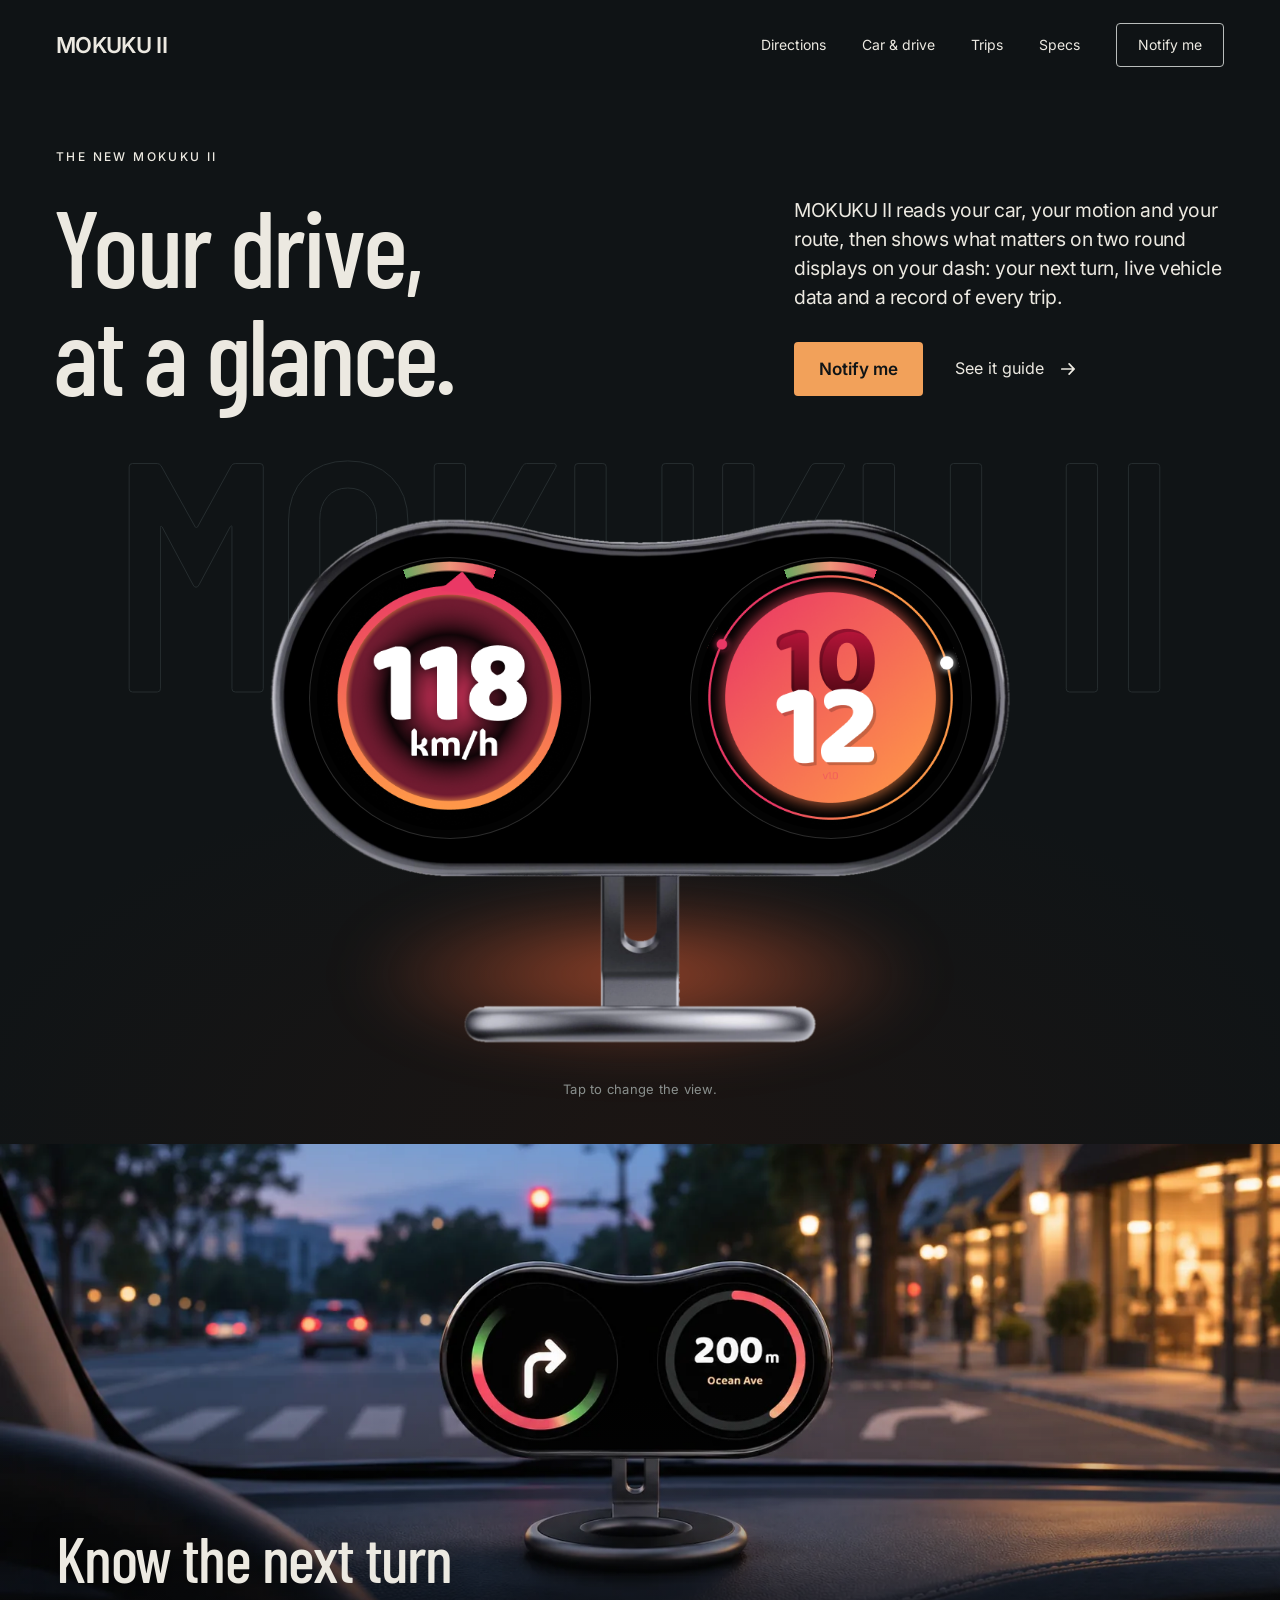
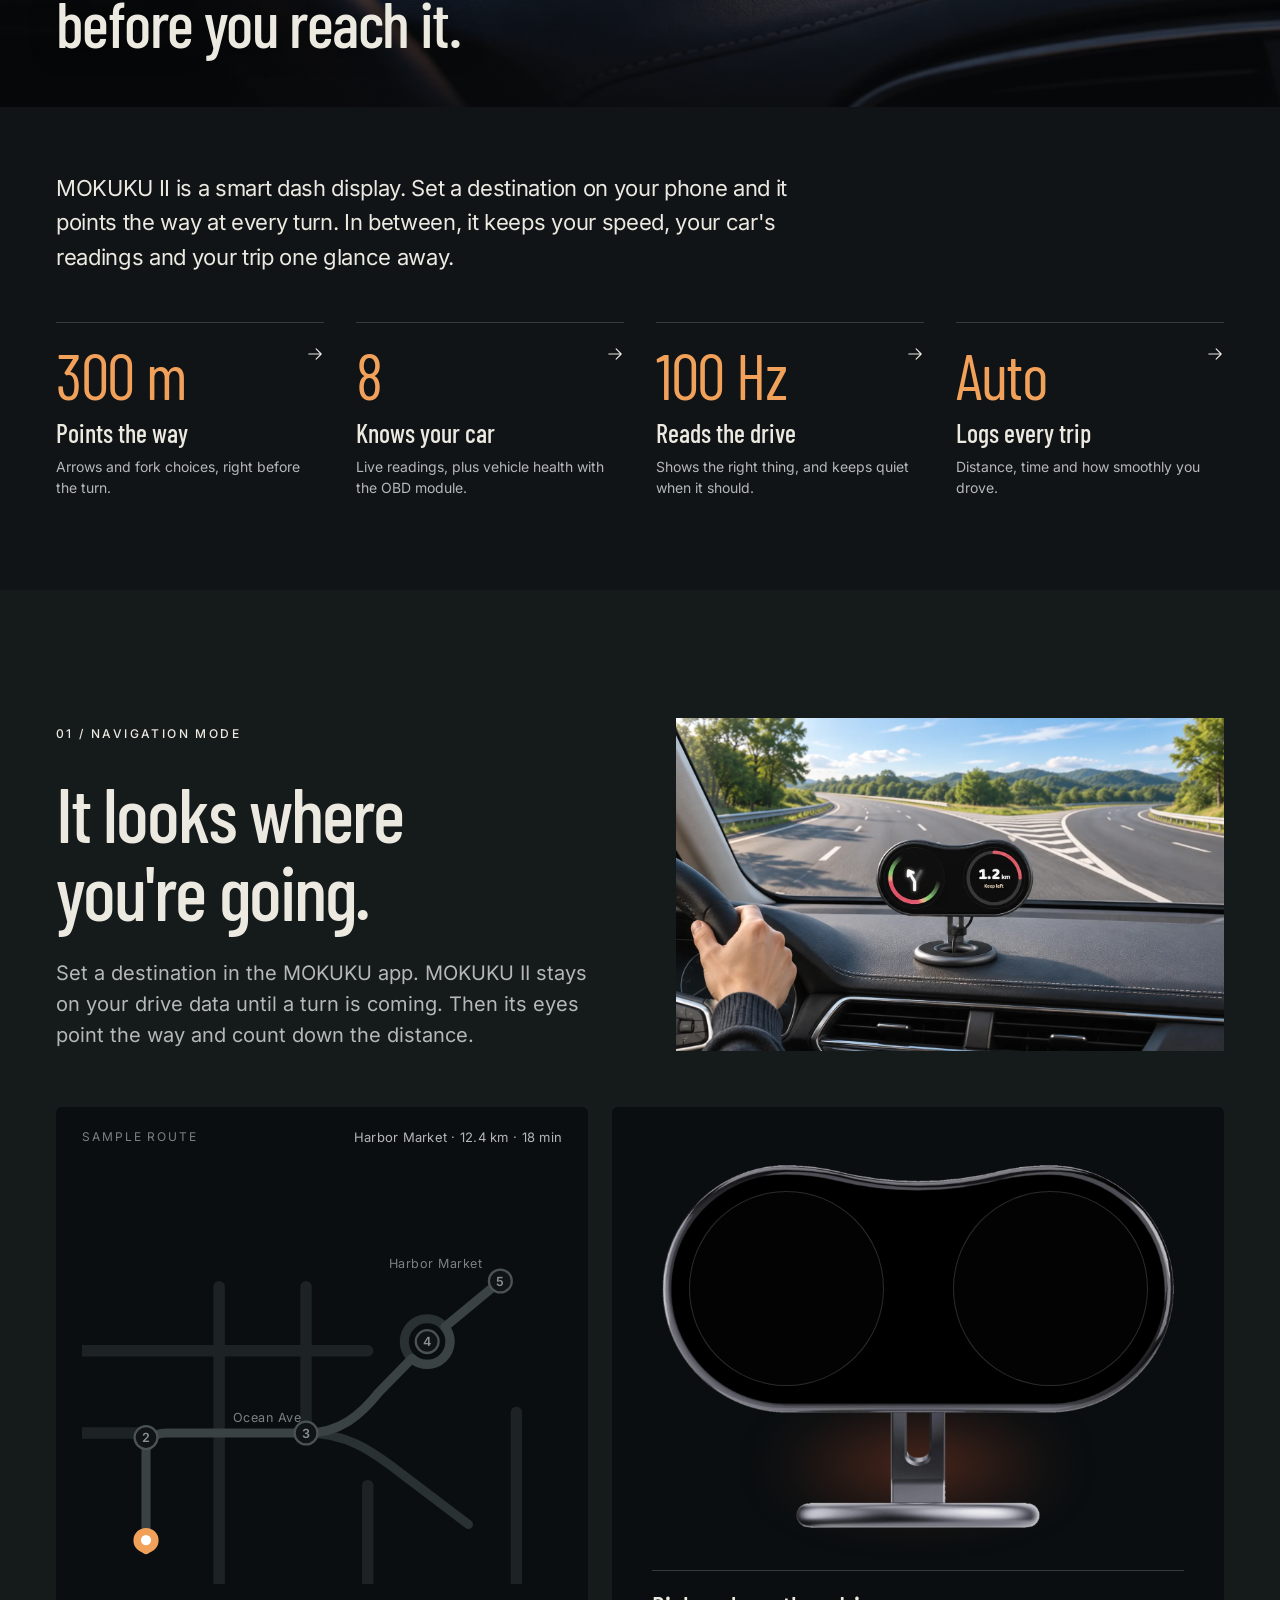
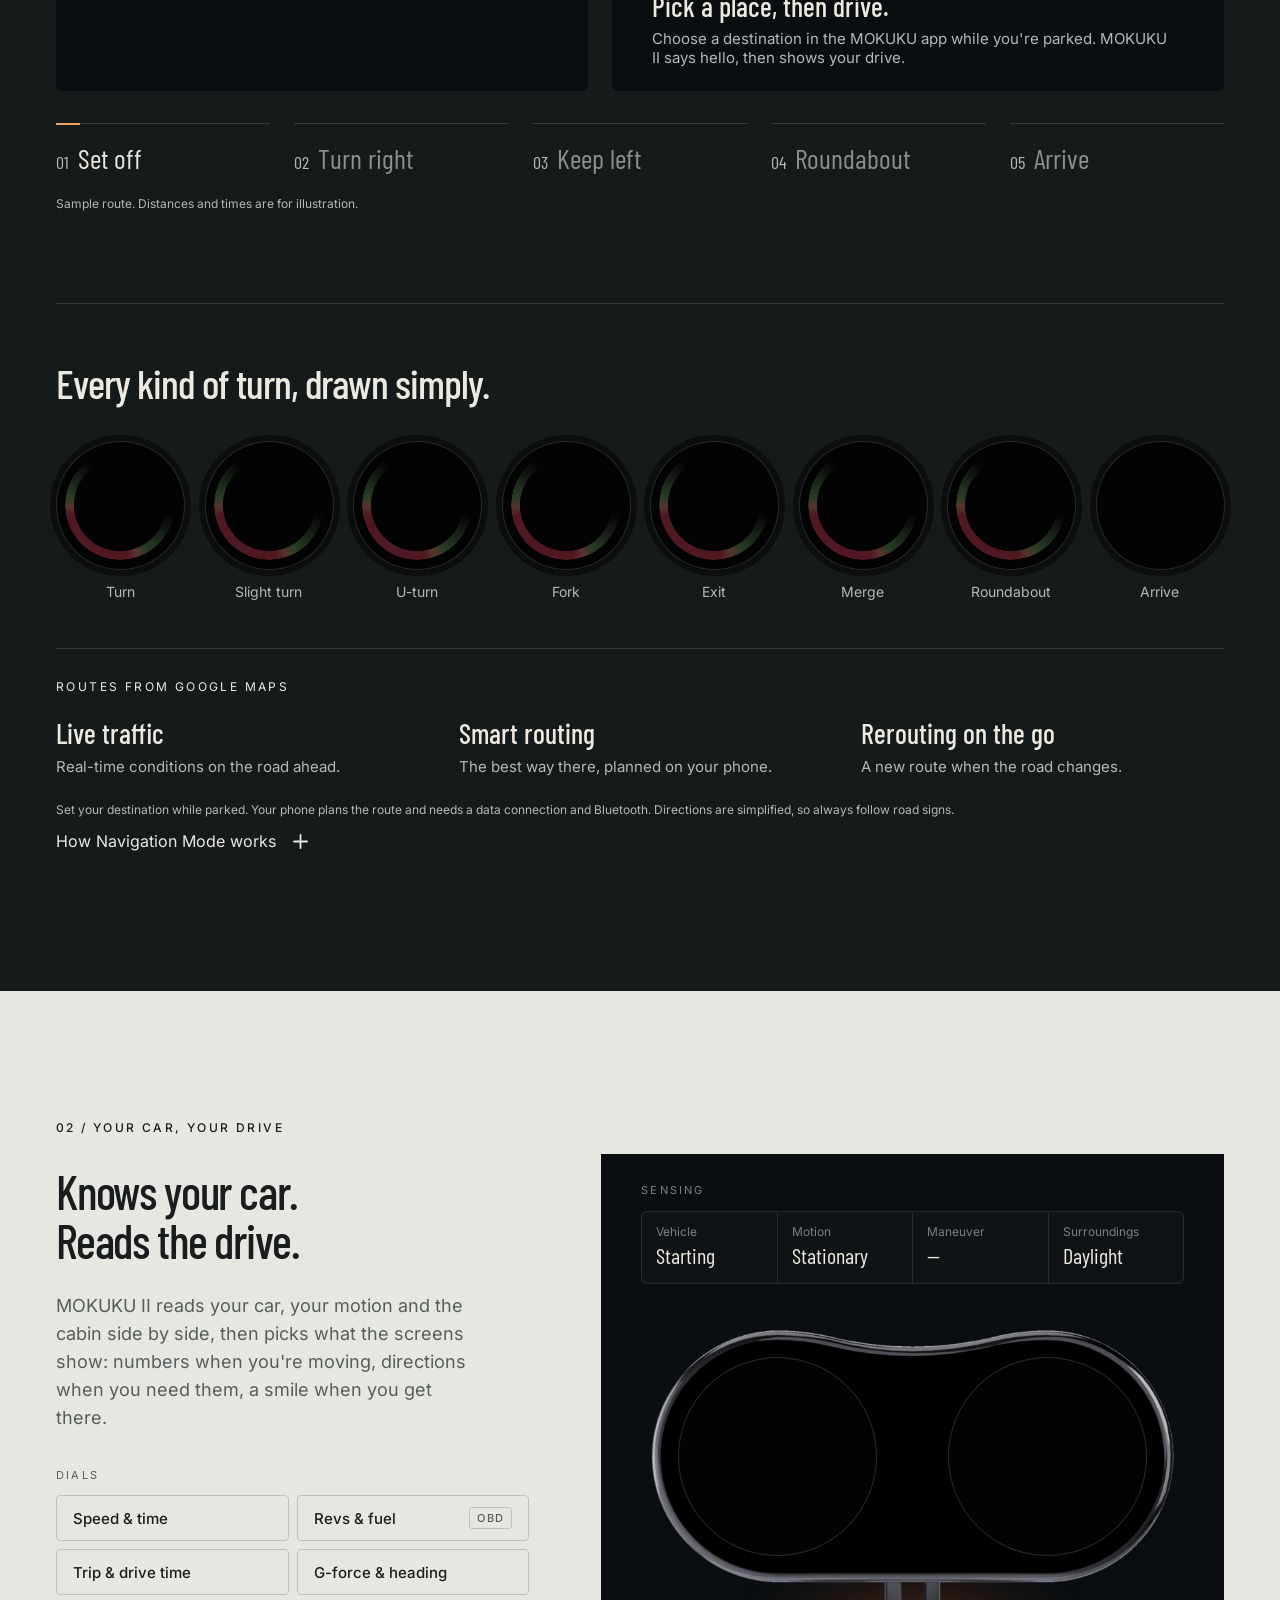
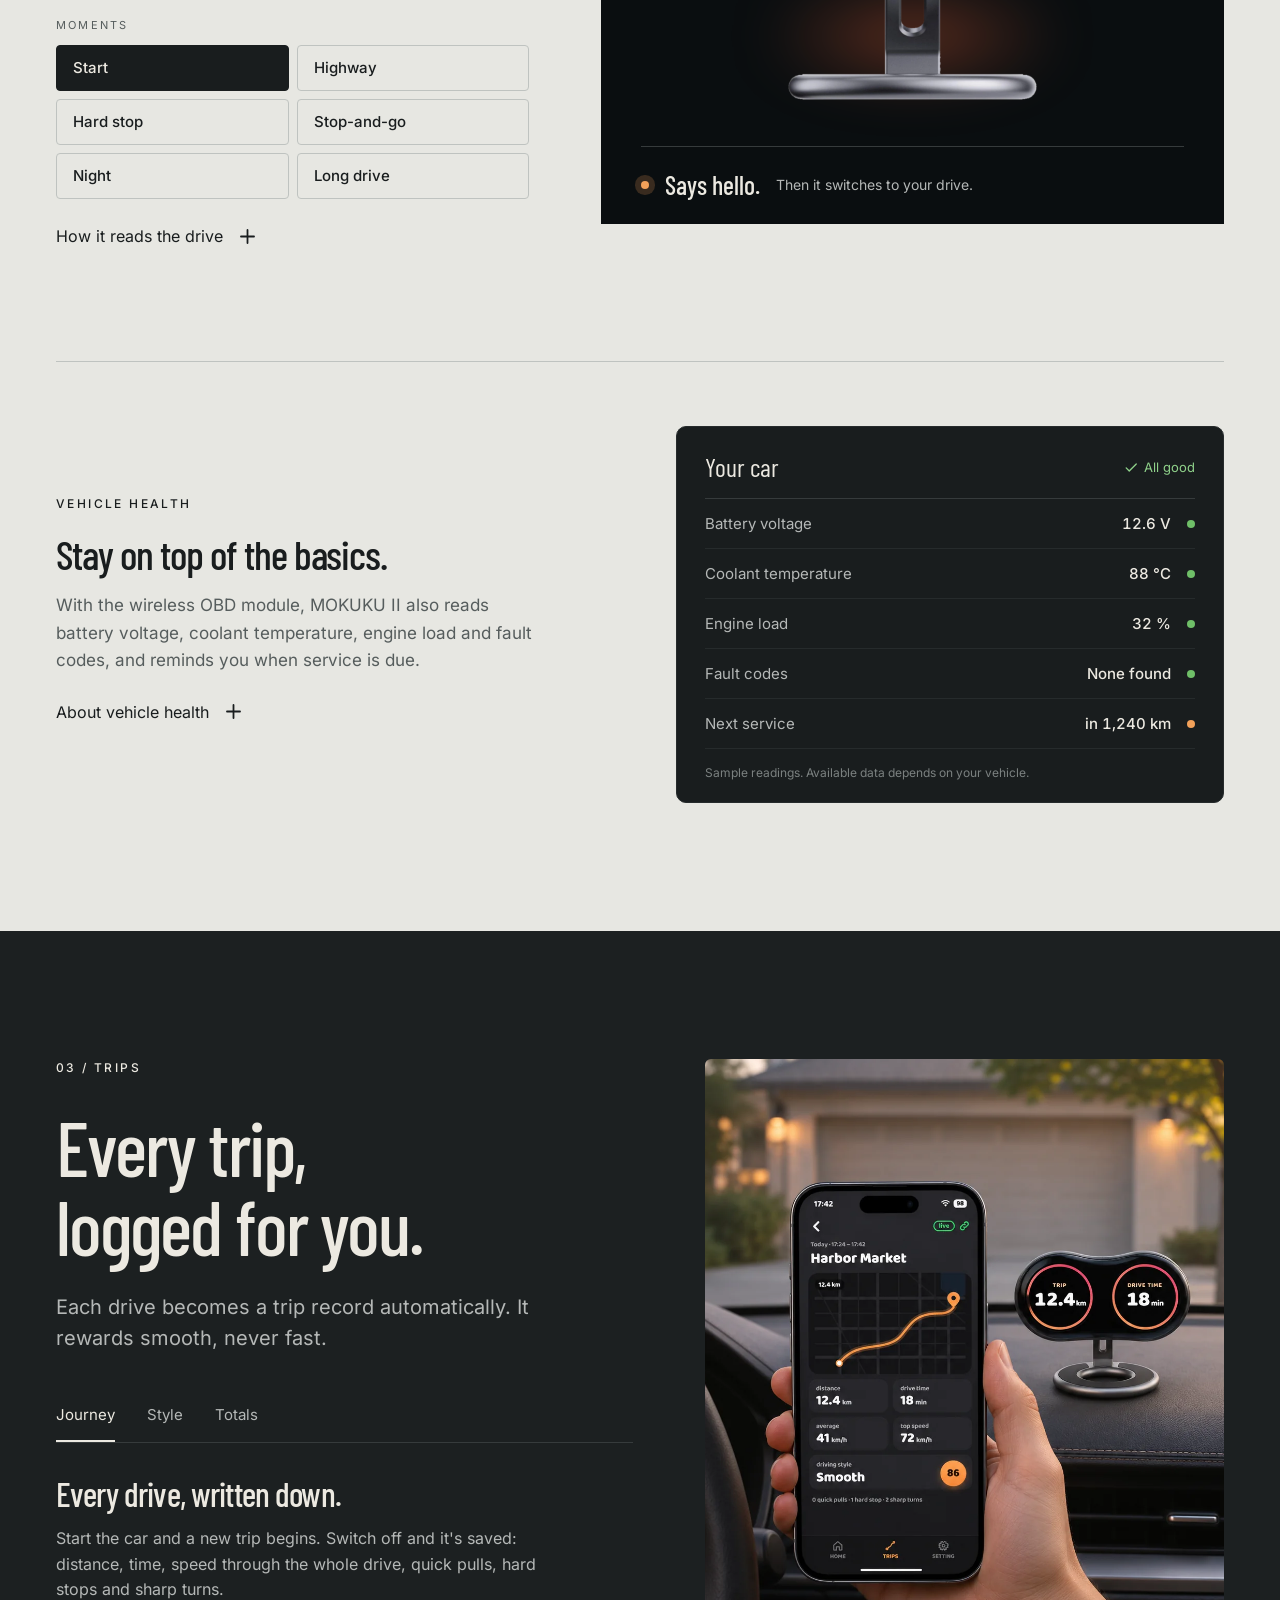
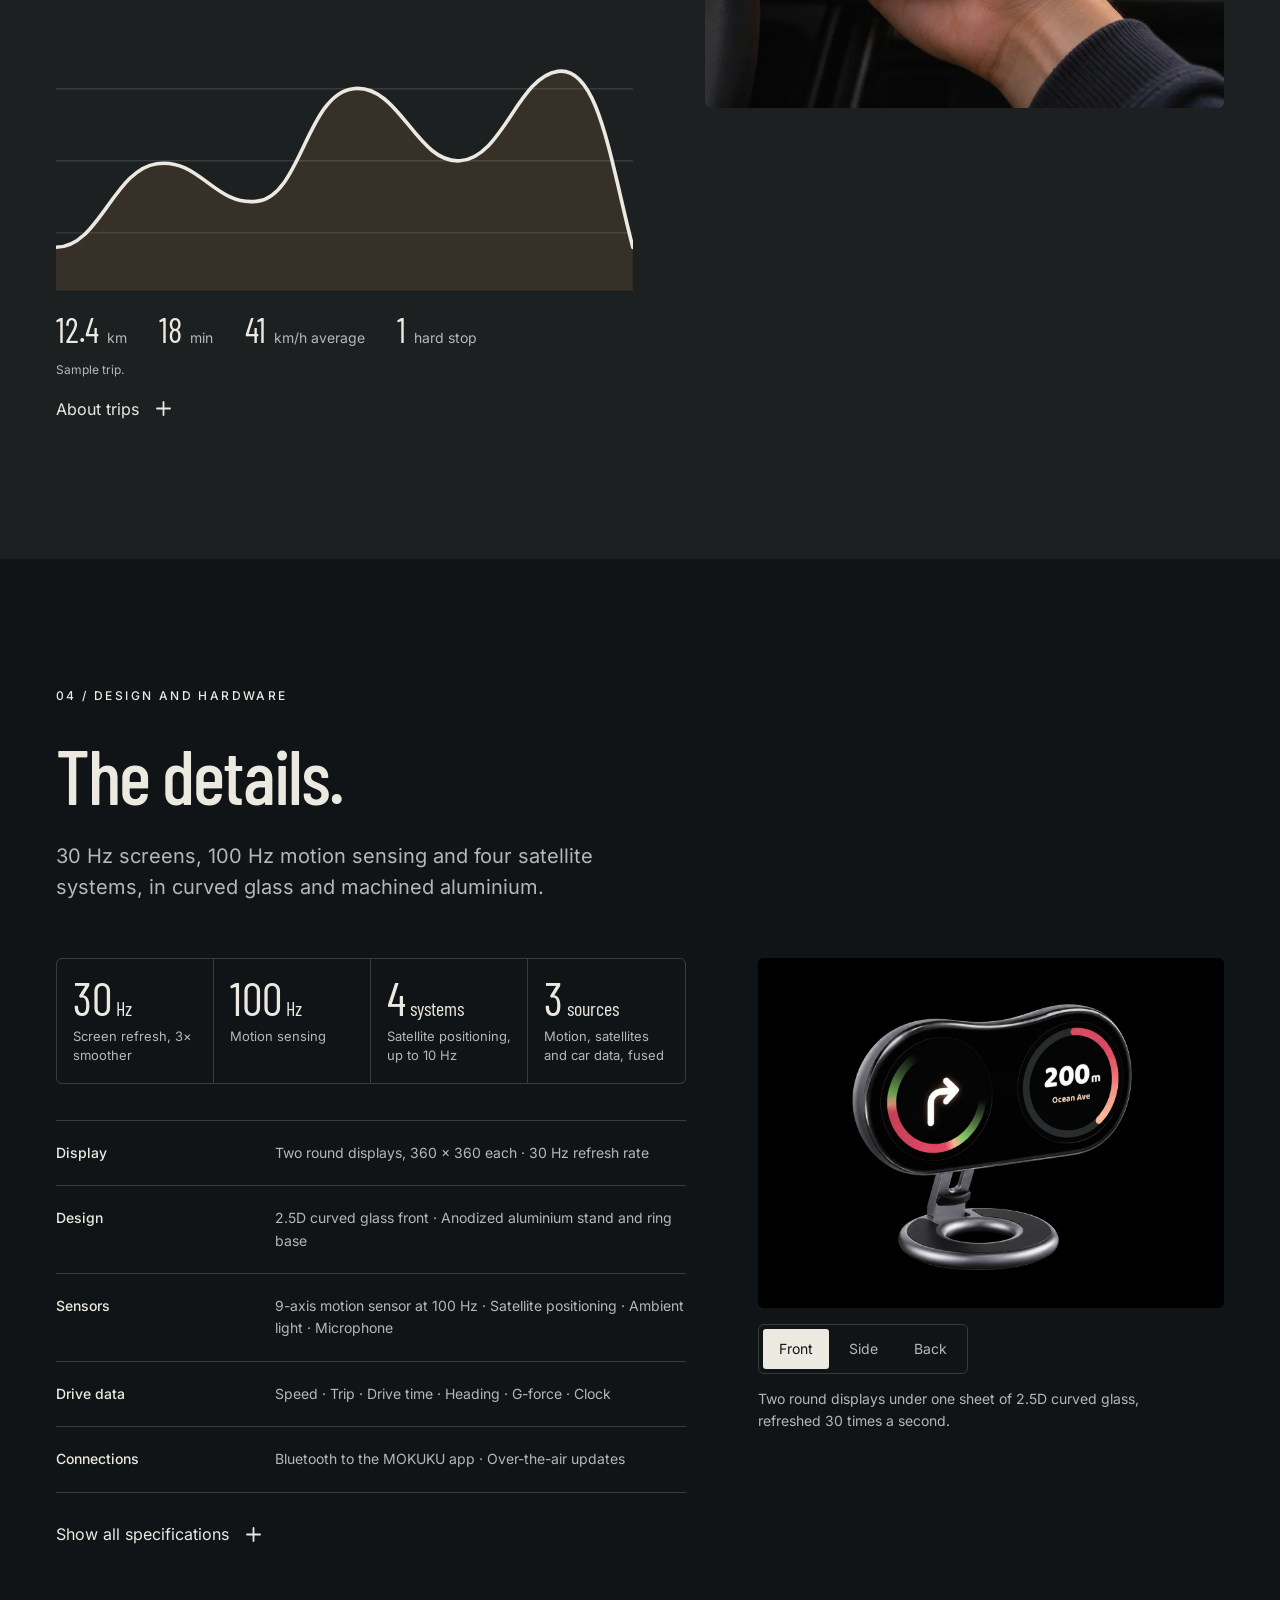
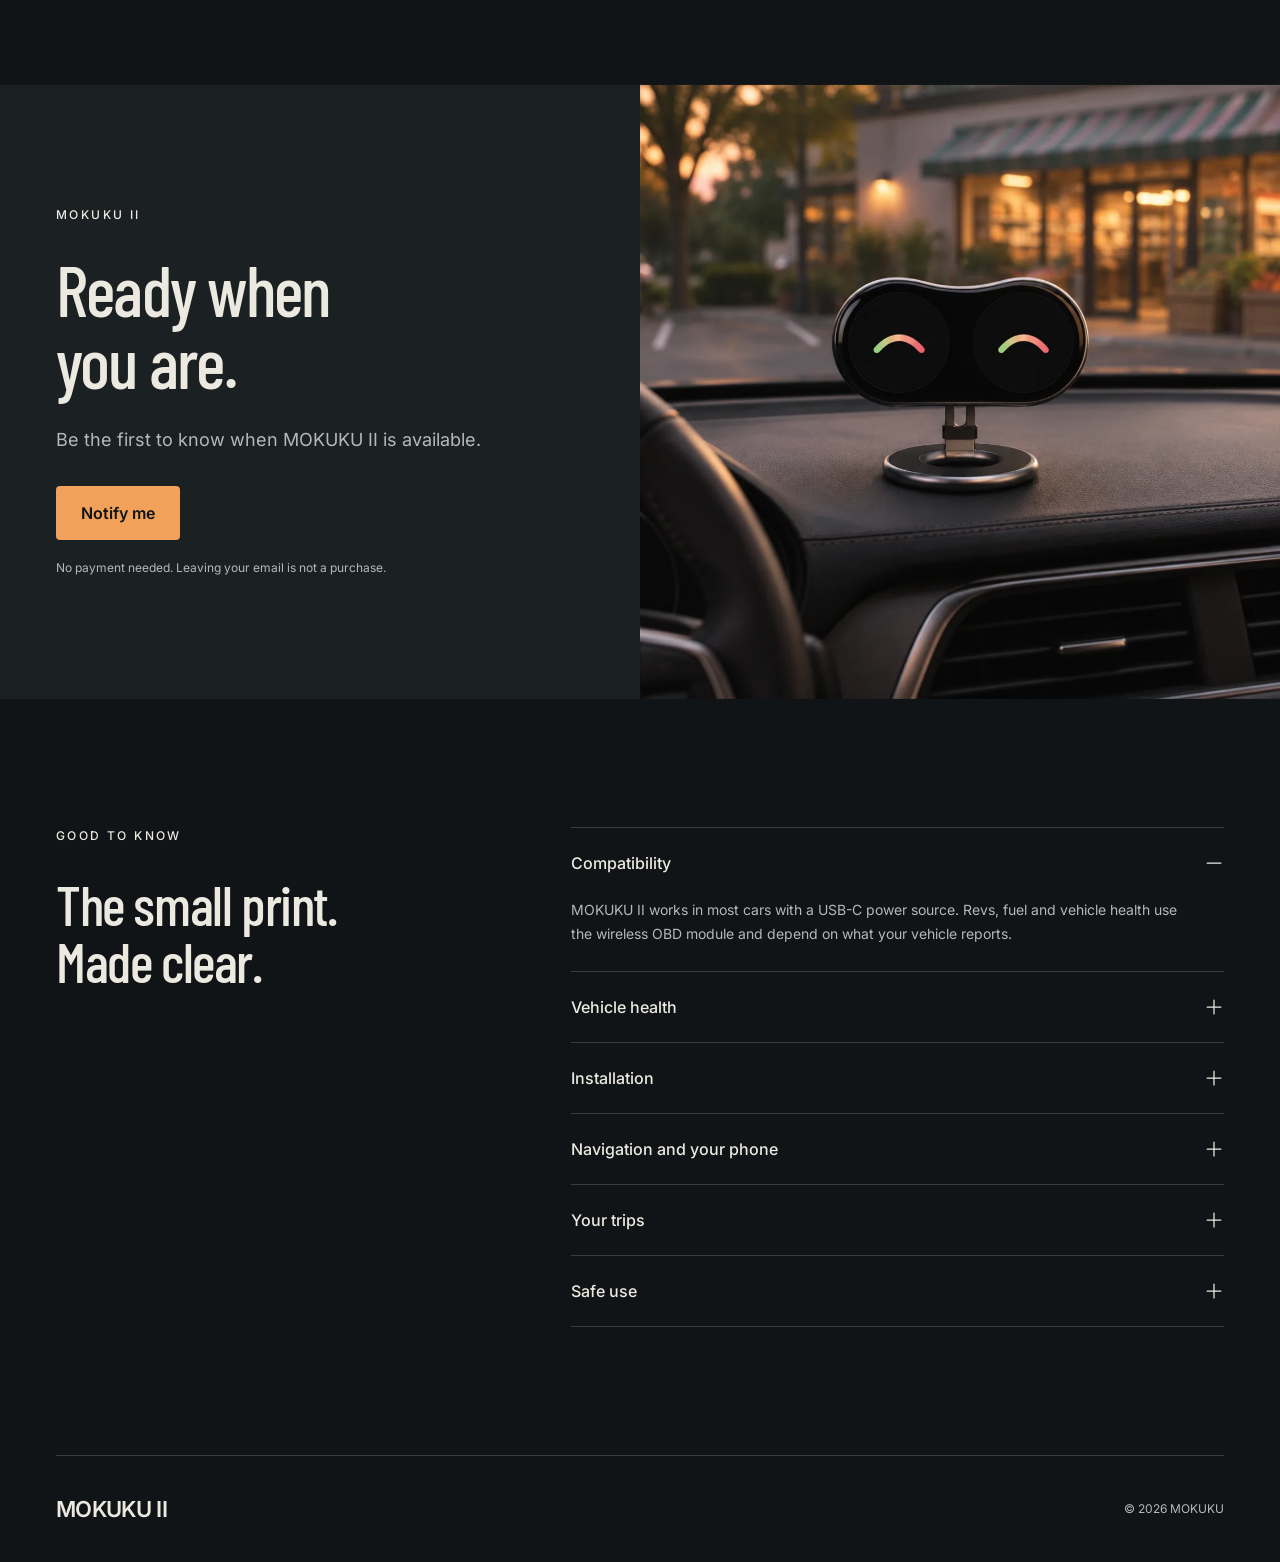
==== commit 7e34afdb: "MOKUKU II website preview: 2026-11-25 15:40" ====
--- a/b-assist/index.html
+++ b/b-assist/index.html
@@ -9,8 +9,8 @@
     <meta name="theme-color" content="#101416" />
     <link rel="icon" href="data:," />
     <link rel="preload" as="image" href="./assets/device-front.webp" fetchpriority="high" />
-    <script type="module" crossorigin src="./assets/index-VD0VOdaA.js"></script>
-    <link rel="stylesheet" crossorigin href="./assets/index-DrEmSQf4.css">
+    <script type="module" crossorigin src="./assets/index-BZIibTSn.js"></script>
+    <link rel="stylesheet" crossorigin href="./assets/index-DnowciF6.css">
   </head>
   <body>
     <div id="root"></div>
--- a/b-assist/assets/index-DnowciF6.css
+++ b/b-assist/assets/index-DnowciF6.css
@@ -0,0 +1 @@
+@font-face{font-family:Inter Variable;font-style:normal;font-display:swap;font-weight:100 900;src:url(./inter-cyrillic-ext-wght-normal-BOeWTOD4.woff2) format("woff2-variations");unicode-range:U+0460-052F,U+1C80-1C8A,U+20B4,U+2DE0-2DFF,U+A640-A69F,U+FE2E-FE2F}@font-face{font-family:Inter Variable;font-style:normal;font-display:swap;font-weight:100 900;src:url(./inter-cyrillic-wght-normal-DqGufNeO.woff2) format("woff2-variations");unicode-range:U+0301,U+0400-045F,U+0490-0491,U+04B0-04B1,U+2116}@font-face{font-family:Inter Variable;font-style:normal;font-display:swap;font-weight:100 900;src:url(./inter-greek-ext-wght-normal-DlzME5K_.woff2) format("woff2-variations");unicode-range:U+1F00-1FFF}@font-face{font-family:Inter Variable;font-style:normal;font-display:swap;font-weight:100 900;src:url(./inter-greek-wght-normal-CkhJZR-_.woff2) format("woff2-variations");unicode-range:U+0370-0377,U+037A-037F,U+0384-038A,U+038C,U+038E-03A1,U+03A3-03FF}@font-face{font-family:Inter Variable;font-style:normal;font-display:swap;font-weight:100 900;src:url(./inter-vietnamese-wght-normal-CBcvBZtf.woff2) format("woff2-variations");unicode-range:U+0102-0103,U+0110-0111,U+0128-0129,U+0168-0169,U+01A0-01A1,U+01AF-01B0,U+0300-0301,U+0303-0304,U+0308-0309,U+0323,U+0329,U+1EA0-1EF9,U+20AB}@font-face{font-family:Inter Variable;font-style:normal;font-display:swap;font-weight:100 900;src:url(./inter-latin-ext-wght-normal-DO1Apj_S.woff2) format("woff2-variations");unicode-range:U+0100-02BA,U+02BD-02C5,U+02C7-02CC,U+02CE-02D7,U+02DD-02FF,U+0304,U+0308,U+0329,U+1D00-1DBF,U+1E00-1E9F,U+1EF2-1EFF,U+2020,U+20A0-20AB,U+20AD-20C0,U+2113,U+2C60-2C7F,U+A720-A7FF}@font-face{font-family:Inter Variable;font-style:normal;font-display:swap;font-weight:100 900;src:url(./inter-latin-wght-normal-Dx4kXJAl.woff2) format("woff2-variations");unicode-range:U+0000-00FF,U+0131,U+0152-0153,U+02BB-02BC,U+02C6,U+02DA,U+02DC,U+0304,U+0308,U+0329,U+2000-206F,U+20AC,U+2122,U+2191,U+2193,U+2212,U+2215,U+FEFF,U+FFFD}@font-face{font-family:Barlow Condensed;font-style:normal;font-display:swap;font-weight:400;src:url(./barlow-condensed-vietnamese-400-normal-Dq9fsqrz.woff2) format("woff2"),url(./barlow-condensed-vietnamese-400-normal-BHpO_q_4.woff) format("woff");unicode-range:U+0102-0103,U+0110-0111,U+0128-0129,U+0168-0169,U+01A0-01A1,U+01AF-01B0,U+0300-0301,U+0303-0304,U+0308-0309,U+0323,U+0329,U+1EA0-1EF9,U+20AB}@font-face{font-family:Barlow Condensed;font-style:normal;font-display:swap;font-weight:400;src:url(./barlow-condensed-latin-ext-400-normal-DPMBkgfB.woff2) format("woff2"),url(./barlow-condensed-latin-ext-400-normal-DN7qpd_C.woff) format("woff");unicode-range:U+0100-02BA,U+02BD-02C5,U+02C7-02CC,U+02CE-02D7,U+02DD-02FF,U+0304,U+0308,U+0329,U+1D00-1DBF,U+1E00-1E9F,U+1EF2-1EFF,U+2020,U+20A0-20AB,U+20AD-20C0,U+2113,U+2C60-2C7F,U+A720-A7FF}@font-face{font-family:Barlow Condensed;font-style:normal;font-display:swap;font-weight:400;src:url(./barlow-condensed-latin-400-normal-Dc2u_eUW.woff2) format("woff2"),url(./barlow-condensed-latin-400-normal-BXL2z6Kg.woff) format("woff");unicode-range:U+0000-00FF,U+0131,U+0152-0153,U+02BB-02BC,U+02C6,U+02DA,U+02DC,U+0304,U+0308,U+0329,U+2000-206F,U+20AC,U+2122,U+2191,U+2193,U+2212,U+2215,U+FEFF,U+FFFD}@font-face{font-family:Barlow Condensed;font-style:normal;font-display:swap;font-weight:500;src:url(./barlow-condensed-vietnamese-500-normal-DjeaNLFD.woff2) format("woff2"),url(./barlow-condensed-vietnamese-500-normal-CsrJDWc5.woff) format("woff");unicode-range:U+0102-0103,U+0110-0111,U+0128-0129,U+0168-0169,U+01A0-01A1,U+01AF-01B0,U+0300-0301,U+0303-0304,U+0308-0309,U+0323,U+0329,U+1EA0-1EF9,U+20AB}@font-face{font-family:Barlow Condensed;font-style:normal;font-display:swap;font-weight:500;src:url(./barlow-condensed-latin-ext-500-normal-yA5ONLQ9.woff2) format("woff2"),url(./barlow-condensed-latin-ext-500-normal-B1RE8WP7.woff) format("woff");unicode-range:U+0100-02BA,U+02BD-02C5,U+02C7-02CC,U+02CE-02D7,U+02DD-02FF,U+0304,U+0308,U+0329,U+1D00-1DBF,U+1E00-1E9F,U+1EF2-1EFF,U+2020,U+20A0-20AB,U+20AD-20C0,U+2113,U+2C60-2C7F,U+A720-A7FF}@font-face{font-family:Barlow Condensed;font-style:normal;font-display:swap;font-weight:500;src:url(./barlow-condensed-latin-500-normal-BgYH2mbd.woff2) format("woff2"),url(./barlow-condensed-latin-500-normal-HIEiP5Ov.woff) format("woff");unicode-range:U+0000-00FF,U+0131,U+0152-0153,U+02BB-02BC,U+02C6,U+02DA,U+02DC,U+0304,U+0308,U+0329,U+2000-206F,U+20AC,U+2122,U+2191,U+2193,U+2212,U+2215,U+FEFF,U+FFFD}@font-face{font-family:"Baloo 2";font-style:normal;font-display:swap;font-weight:600;src:url(./baloo-2-latin-600-normal-tIfxVoAe.woff2) format("woff2"),url(./baloo-2-latin-600-normal-B4tNaogw.woff) format("woff")}@font-face{font-family:"Baloo 2";font-style:normal;font-display:swap;font-weight:700;src:url(./baloo-2-latin-700-normal-CqTg7A15.woff2) format("woff2"),url(./baloo-2-latin-700-normal-Ld3Zm3l2.woff) format("woff")}@font-face{font-family:"Baloo 2";font-style:normal;font-display:swap;font-weight:800;src:url(./baloo-2-latin-800-normal-BbF3Etk1.woff2) format("woff2"),url(./baloo-2-latin-800-normal-B8BXfZF7.woff) format("woff")}:root{font-family:Inter Variable,sans-serif;color:#ece9e1;background:#101416;font-synthesis:none;--bg: #101416;--deep: #0a0e10;--panel: #191d1e;--fg: #ece9e1;--muted: #b5b8b7;--orange: #f2a15a;--line: #363b3c;--ease: cubic-bezier(.165, .84, .44, 1);--header-h: clamp(68px, 7vw, 92px);color-scheme:dark}*{box-sizing:border-box}html{scroll-behavior:smooth;scroll-padding-top:var(--header-h);-webkit-text-size-adjust:100%}body{margin:0;min-width:320px;background:var(--bg)}button,input{font:inherit}button,a,input,summary{touch-action:manipulation;-webkit-tap-highlight-color:transparent}button{color:inherit;cursor:pointer;border:0;background:none;padding:0}a{color:inherit;text-decoration:none}button:focus-visible,a:focus-visible,input:focus-visible,summary:focus-visible,[role=button]:focus-visible{outline:2px solid var(--orange);outline-offset:5px}h1,h2,h3,p,figure,ul,ol,dl{margin:0;padding:0}h1,h2,h3{font-family:Barlow Condensed,sans-serif;font-weight:500;letter-spacing:-.025em;text-wrap:balance}h1{font-size:clamp(64px,8.4vw,128px);line-height:1}h2{font-size:clamp(52px,6vw,86px);line-height:1.02}h3{font-size:38px;line-height:1.1}p{line-height:1.6}img,video{display:block;max-width:100%}figure{position:relative}figure>img{width:100%;height:100%;object-fit:cover}svg{flex-shrink:0}.container{width:calc(100% - 112px);max-width:1328px;margin-inline:auto}.section{padding-block:clamp(88px,10vw,140px)}.eyebrow,.hero-category{font-size:12px;letter-spacing:.2em;text-transform:uppercase;font-weight:500;line-height:1.5;margin-bottom:30px}.fine{font-size:12px;line-height:1.6;color:var(--muted)}.muted{color:var(--muted)}.primary{display:inline-flex;align-items:center;justify-content:center;gap:14px;padding:17px 25px;min-height:52px;border-radius:4px;background:var(--orange);color:#101416;font-weight:600;font-size:16px;transition:background .2s var(--ease),transform .2s var(--ease)}.primary:hover{background:#ffb575;transform:translateY(-1px)}.text-button{display:inline-flex;gap:15px;align-items:center;min-height:44px;padding:8px 0;font-size:16px;line-height:1.4;text-align:left}.text-button:hover{text-decoration:underline;text-underline-offset:6px}.icon-button{display:inline-flex;justify-content:center;align-items:center;width:46px;height:46px;border:1px solid var(--line);border-radius:50%;transition:background .2s}.icon-button:hover{background:#ffffff12}.section-heading{margin-bottom:55px}.section-description{font-size:20px;line-height:1.55;color:var(--muted);max-width:540px;margin-top:28px}.disclosure{margin-top:24px}.item-index{font-family:Barlow Condensed,sans-serif;font-size:20px;color:#7b8180}.skip-link{position:fixed;left:20px;top:-80px;background:var(--orange);color:#101416;padding:16px;z-index:100}.skip-link:focus{top:10px}.stage-glow{position:absolute;left:50%;bottom:2%;width:78%;height:34%;transform:translate(-50%);background:radial-gradient(50% 50% at 50% 50%,#ff6a3c6b,#ff6a3c00 72%);filter:blur(28px);pointer-events:none}.reveal-ready [data-reveal]{opacity:0;transform:translateY(20px);transition:opacity .55s var(--ease),transform .55s var(--ease)}.reveal-ready [data-reveal].is-visible{opacity:1;transform:none}@keyframes rise{0%{opacity:0;transform:translateY(12px)}}.site-header{height:var(--header-h);padding-inline:max(56px,calc((100% - 1328px)/2));display:flex;align-items:center;justify-content:space-between;background:#101416eb;-webkit-backdrop-filter:blur(14px);backdrop-filter:blur(14px);position:sticky;top:0;z-index:20}.wordmark{font-size:22px;font-weight:600;letter-spacing:-.03em;white-space:nowrap}.site-nav{display:flex;align-items:center;gap:36px;font-size:14px}.site-nav>a{padding-block:12px}.site-nav>a:hover{color:var(--orange)}.nav-cta{border:1px solid #b9bdbb;border-radius:4px;min-height:44px;padding:10px 21px;font-size:14px;transition:background .2s,color .2s}.nav-cta:hover{background:var(--fg);color:var(--bg)}.menu-toggle{display:none}.device{position:relative;width:100%;aspect-ratio:1576 / 1134;--lx: .08;--ly: -.62;user-select:none;-webkit-user-select:none}.device:not(.is-ready) .screen,.device:not(.is-ready) .screen-video{visibility:hidden}.device[role=button]{cursor:pointer}.device-body{position:absolute;top:0;right:0;bottom:0;left:0;width:100%;height:100%;pointer-events:none}.screen{position:absolute;top:9.466%;width:36.671%;aspect-ratio:1;border-radius:50%;background:#030303;overflow:hidden;container-type:size;box-shadow:inset 0 0 0 1px #2b2b2b}.screen-l{left:6.86%}.screen-r{left:56.523%}.screen-content{position:absolute;top:0;right:0;bottom:0;left:0;display:grid;place-items:center;transition:filter .5s var(--ease)}.screen-video{position:absolute;left:2.132%;top:2.895%;width:95.879%;height:64.107%;object-fit:fill;-webkit-mask:radial-gradient(circle closest-side at 24.055% 50%,#000 79.6%,transparent 80.2%),radial-gradient(circle closest-side at 75.859% 50%,#000 79.6%,transparent 80.2%);mask:radial-gradient(circle closest-side at 24.055% 50%,#000 79.6%,transparent 80.2%),radial-gradient(circle closest-side at 75.859% 50%,#000 79.6%,transparent 80.2%);opacity:0;pointer-events:none}.device[data-screen=clip] .screen-video{opacity:1}.device.is-blinking .screen-content,.device.is-blinking .screen-video{animation:blink .29s ease-in-out}@keyframes blink{50%{transform:scaleY(.03);opacity:.4}}.device[data-slide] .screen-content{animation-duration:.56s;animation-timing-function:cubic-bezier(.7,0,.25,1);animation-fill-mode:both}.device[data-slide] .screen-r .screen-content{animation-delay:.07s}.device[data-slide=up] .slide-out{animation-name:dial-out-up}.device[data-slide=up] .slide-in{animation-name:dial-in-up}.device[data-slide=down] .slide-out{animation-name:dial-out-down}.device[data-slide=down] .slide-in{animation-name:dial-in-down}@keyframes dial-out-up{to{transform:translateY(-100%)}}@keyframes dial-in-up{0%{transform:translateY(100%)}}@keyframes dial-out-down{to{transform:translateY(100%)}}@keyframes dial-in-down{0%{transform:translateY(-100%)}}.device.is-night .screen-content{filter:brightness(.46) saturate(.8)}.eye{position:absolute;top:0;right:0;bottom:0;left:0;animation:idle-blink 5.2s infinite}.eye-r{animation-delay:.04s}@keyframes idle-blink{0%,93%,to{transform:scaleY(1)}96%{transform:scaleY(.04)}}.eye-ring{position:absolute;top:7.2%;right:7.2%;bottom:7.2%;left:7.2%;border-radius:50%;background:conic-gradient(from 0deg,transparent 0 98deg,rgb(111 150 108 / .5) 122deg,#68a85f 148deg,#f0957a 161deg,#e2425f 172deg,#e2425f 258deg,#f0957a 268deg,#68a85f 281deg,rgb(111 150 108 / .5) 303deg,transparent 327deg);-webkit-mask:radial-gradient(closest-side,transparent 83%,#000 84.5%,#000 99%,transparent 100%);mask:radial-gradient(closest-side,transparent 83%,#000 84.5%,#000 99%,transparent 100%)}.eye-r .eye-ring{transform:scaleX(-1)}.eye-pupil{position:absolute;left:50%;top:50%;width:10.8%;aspect-ratio:1;margin:-5.4% 0 0 -5.4%;border-radius:50%;background:#fff;transform:translate(calc(var(--lx) * 210% + var(--tilt, 0%)),calc(var(--ly) * 190%));transition:transform .16s ease-out}.eye-l .eye-pupil{--tilt: 26%}.eye-r .eye-pupil{--tilt: -26%}.dial{width:94%;height:94%;border-radius:50%;object-fit:cover}.navface{position:absolute;top:0;right:0;bottom:0;left:0;display:flex;flex-direction:column;align-items:center;justify-content:center;font-family:"Baloo 2",sans-serif;color:#fff;line-height:1;background:radial-gradient(circle at 50% 62%,#5c1431 0,#23070f 52%,#050203 76%)}.navface:before{content:"";position:absolute;top:3.5%;right:3.5%;bottom:3.5%;left:3.5%;border-radius:50%;background:conic-gradient(from 210deg,#ff9d4d,#f0457a 50%,#ff9d4d);-webkit-mask:radial-gradient(closest-side,transparent 93%,#000 94.5%);mask:radial-gradient(closest-side,transparent 93%,#000 94.5%)}.navface svg{width:40cqw;height:40cqw;margin-top:-4cqw;filter:drop-shadow(0 0 4cqw rgb(255 120 90 / .55))}.navface strong{font-size:23cqw;font-weight:800;letter-spacing:-.02em;font-variant-numeric:tabular-nums}.navface small{font-size:11cqw;font-weight:700;margin-left:1.5cqw}.navface>span{font-size:6.4cqw;font-weight:600;letter-spacing:.04em;color:#ffc7a3;margin-top:1cqw}.navface-eta>span{text-transform:uppercase;letter-spacing:.14em;margin:0 0 2cqw}.navface-eta strong{font-size:30cqw}.navface-eta i{width:34cqw;height:.8cqw;border-radius:1cqw;background:#ff9d4d;margin:2.5cqw 0 3cqw}.navface-eta em{font-style:normal;font-size:10cqw;font-weight:700}.hero{position:relative;overflow:hidden;padding-top:clamp(36px,4.6vw,68px);background:radial-gradient(90% 60% at 50% 100%,#1b1513 0,var(--bg) 62%)}.hero-top{display:grid;grid-template-columns:1.3fr 1fr;gap:60px;align-items:end;position:relative;z-index:2}.hero-category{margin-bottom:26px}.hero h1{margin-left:-3px}.hero-side{justify-self:end;max-width:430px;padding-bottom:12px}.hero-description{font-size:clamp(17px,1.5vw,21px);line-height:1.5;letter-spacing:-.02em}.hero-actions{display:flex;align-items:center;flex-wrap:wrap;gap:14px 32px;margin-top:30px}.hero-actions .primary{font-size:17px}.hero-stage{position:relative;display:grid;justify-items:center;padding-bottom:44px}.hero-ghost{position:absolute;top:clamp(8px,1.6vw,28px);left:50%;transform:translate(-50%);font-family:Barlow Condensed,sans-serif;font-weight:500;font-size:clamp(110px,25.5vw,400px);line-height:.82;letter-spacing:-.03em;white-space:nowrap;color:transparent;-webkit-text-stroke:1px #262d2f;pointer-events:none}.hero-stage .stage-glow{bottom:8%;width:min(820px,62vw);height:30%;background:radial-gradient(50% 50% at 50% 50%,#ff6a3c99,#ff6a3c00 72%)}.hero-device{position:relative;width:min(840px,60vw);margin-top:clamp(56px,7.6vw,122px)}.hero-hint{margin-top:22px;font-size:13px;color:#8a908f;letter-spacing:.02em}.meet-figure{height:clamp(360px,44vw,620px);overflow:hidden}.meet-figure img{object-position:center 58%}.meet-figure:after{content:"";position:absolute;top:0;right:0;bottom:0;left:0;background:linear-gradient(180deg,transparent 45%,rgb(8 10 12 / .72))}.meet-figure figcaption{position:absolute;left:0;right:0;bottom:52px;z-index:1}.meet-figure h2{font-size:clamp(46px,5vw,74px);text-shadow:0 2px 25px #0009}.meet-strip{display:grid;grid-template-columns:1fr 2.3fr;gap:72px;padding-block:64px 88px}.meet-definition{font-size:20px;line-height:1.55;letter-spacing:-.015em}.meet-cards{list-style:none;display:grid;grid-template-columns:repeat(4,1fr);gap:28px}.meet-cards button{position:relative;display:grid;gap:8px;width:100%;text-align:left;border-top:1px solid var(--line);padding:20px 0 4px;transition:border-color .2s}.meet-cards strong{font-family:Barlow Condensed,sans-serif;font-weight:500;font-size:30px;line-height:1.1;margin-top:6px}.meet-cards button>span:not(.item-index){font-size:14px;line-height:1.5;color:var(--muted)}.meet-cards svg{position:absolute;right:0;top:22px;transition:transform .2s var(--ease)}.meet-cards button:hover{border-color:var(--orange)}.meet-cards button:hover strong{color:var(--orange)}.meet-cards button:hover svg{transform:translate(4px)}.screen-section{background:var(--deep);transition:background .6s var(--ease)}.split-heading{display:flex;justify-content:space-between;align-items:flex-end;gap:40px;margin-bottom:24px}.split-heading .section-heading{margin:0}.segmented{display:flex;gap:4px;padding:4px;border:1px solid var(--line);border-radius:6px;flex-shrink:0}.segmented button{min-height:44px;padding:10px 18px;border-radius:3px;font-size:14px;color:var(--muted);white-space:nowrap;transition:background .2s,color .2s}.segmented button:hover{color:var(--fg)}.segmented button[aria-selected=true]{background:var(--fg);color:var(--bg)}.screen-stage{position:relative;display:grid;place-items:center;padding:clamp(40px,5vw,72px) 0 clamp(28px,3vw,44px)}.screen-stage .stage-glow{transition:opacity .6s}.screen-device{position:relative;width:min(900px,80%)}.benefits{display:grid;grid-template-columns:repeat(3,1fr);gap:40px;margin-top:64px}.benefits button{display:flex;gap:16px;align-items:center;text-align:left;border-top:1px solid var(--line);padding:28px 0;font-size:17px;line-height:1.4}.benefits button>svg{margin-left:auto}.benefits button:hover{color:var(--orange)}.light{background:#e7e7e2;color:#191d1e;--fg: #191d1e;--muted: #565d5d;--line: #bfc3c0;color-scheme:light}.status-dot{width:8px;height:8px;border-radius:50%;background:#565d5d;flex-shrink:0;transition:background .2s,box-shadow .2s}.status-dot.is-live{background:var(--orange);box-shadow:0 0 0 6px #f2a15a33}.numbers{display:grid;grid-template-columns:repeat(3,1fr);gap:40px}.numbers>div{border-top:1px solid var(--line);padding-top:24px}.numbers strong{display:block;font-family:Barlow Condensed,sans-serif;font-weight:400;font-size:80px;line-height:1.2}.numbers small{font-size:40px;margin-left:8px}.numbers span{display:block;margin-top:14px;color:var(--muted);font-size:15px}.navigation{background:#151a1b}.nav-head{display:grid;grid-template-columns:1fr 1fr;gap:72px;align-items:end;margin-bottom:56px}.nav-head .section-heading{margin:0}.nav-head figure{height:clamp(240px,26vw,380px);overflow:hidden}.nav-stage{position:relative;display:grid;grid-template-columns:auto minmax(60px,1fr) minmax(0,2fr);align-items:center;padding:56px 64px;background:var(--deep);overflow:hidden}.nav-link{display:flex;align-items:center;gap:12px;padding:0 22px;color:var(--orange);transition:opacity .4s}.nav-link i{flex:1;height:2px;background:repeating-linear-gradient(90deg,var(--orange) 0 8px,transparent 8px 18px);background-size:18px 2px;animation:dash .7s linear infinite}@keyframes dash{to{background-position:18px 0}}.nav-stage.step-0 .nav-link{opacity:.28}.nav-stage.step-0 .nav-link i{animation-play-state:paused}.nav-device{position:relative}.phone{width:252px;aspect-ratio:9 / 18.4;border-radius:40px;padding:9px;background:#19191b;box-shadow:0 0 0 1.5px #3b3c3f,0 30px 60px #00000080}.phone-screen{height:100%;border-radius:31px;overflow:hidden;display:flex;flex-direction:column;padding:14px 15px 16px;background:linear-gradient(180deg,#2c2c30,#1e1e21);font-family:"Baloo 2",sans-serif;color:#fff;line-height:1.2}.phone-status{display:flex;justify-content:space-between;align-items:center;font-size:11px;font-weight:700;padding:0 6px 12px}.phone-pills{display:flex;align-items:center;gap:6px;color:#3fe07a}.phone-pills i{width:7px;height:7px;border-radius:50%;background:#3fe07a;box-shadow:0 0 6px #3fe07a}.phone-view{flex:1;display:flex;flex-direction:column;gap:10px;min-height:0;animation:rise .4s var(--ease)}.phone-title{font-size:22px;font-weight:800;line-height:1.1}.phone-sub{font-size:12px;color:#a9a9ae;margin-top:-6px}.phone-search{display:flex;align-items:center;gap:8px;padding:10px 12px;border-radius:12px;background:#121214;font-size:12px;font-weight:600}.phone-card{flex:1;min-height:0;border-radius:16px;background:#121214;overflow:hidden;display:grid;place-items:center}.route-map{width:100%;height:100%}.route-road{fill:none;stroke:#26262a;stroke-width:9}.route-line{fill:none;stroke:#56565c;stroke-width:5;stroke-linecap:round}.route-done{fill:none;stroke:#ff9d4d;stroke-width:5;stroke-linecap:round;transition:stroke-dasharray .8s var(--ease)}.route-start{fill:#fff}.route-end{fill:#f0457a;stroke:#fff;stroke-width:2.5}.phone-meta{display:flex;gap:18px;font-size:12px;color:#a9a9ae;font-weight:600}.phone-meta strong{font-size:20px;font-weight:800;color:#fff}.phone-cta{display:grid;place-items:center;height:42px;border-radius:21px;background:linear-gradient(180deg,#ffa95e,#f58a3c);color:#1c1205;font-size:15px;font-weight:800;box-shadow:0 6px 16px #f58a3c59}.phone-next{display:flex;align-items:center;gap:12px;padding:12px 14px;border-radius:16px;background:linear-gradient(135deg,#f0457a,#ff9d4d)}.phone-next strong{display:block;font-size:22px;font-weight:800;font-variant-numeric:tabular-nums}.phone-next span{font-size:11px;font-weight:600}.phone-sent{display:flex;align-items:center;justify-content:center;gap:6px;height:34px;border-radius:17px;background:#121214;font-size:11px;font-weight:700;color:#3fe07a}.phone-arrived{align-items:center;text-align:center;padding-top:8px}.phone-arrived .phone-card,.phone-arrived .phone-sent{width:100%}.phone-check{display:grid;place-items:center;width:52px;height:52px;border-radius:50%;background:#3fe07a;color:#0c2415;box-shadow:0 0 22px #3fe07a73}.steps{display:grid;grid-template-columns:repeat(3,1fr);gap:48px;margin-top:52px}.step{position:relative;display:flex;flex-direction:column;gap:14px;padding:24px 0 0;border-top:1px solid var(--line);text-align:left;font-size:15px;line-height:1.6;color:var(--muted)}.step-bar{position:absolute;top:-1px;left:0;width:0;height:2px;background:var(--orange)}.step.is-active .step-bar{width:100%}@keyframes step-fill{0%{width:0}to{width:100%}}.step-title{font-family:Barlow Condensed,sans-serif;font-size:28px;line-height:1.2;color:#8a908f;transition:color .2s}.step-title .muted{margin-right:9px;font-size:18px}.step.is-active .step-title,.step:hover .step-title{color:var(--fg)}.diary{background:#1c2021}.diary-photo{height:clamp(300px,42vw,600px);overflow:hidden}.diary-photo img{object-position:center 62%}.stats{display:grid;grid-template-columns:repeat(3,1fr);gap:40px;padding:42px 0;border-bottom:1px solid var(--line)}.stats>div{display:flex;flex-direction:column;gap:10px}.stats strong{font-family:Barlow Condensed,sans-serif;font-weight:400;font-size:58px;line-height:1.1}.stats small{font-size:28px;margin-left:6px}.stats span{font-size:14px;color:var(--muted)}.tabs{display:flex;gap:32px;margin-top:40px;border-bottom:1px solid var(--line);overflow-x:auto;scrollbar-width:none}.tabs button{min-height:52px;font-size:15px;color:var(--muted);border-bottom:2px solid transparent;white-space:nowrap}.tabs button[aria-selected=true]{color:var(--fg);border-color:var(--fg)}.diary-view{display:grid;grid-template-columns:1fr 1fr;gap:80px;padding:42px 0 20px;min-height:300px;animation:rise .45s var(--ease)}.diary-view h3{font-size:36px;margin-bottom:20px}.diary-view p{font-size:16px;color:var(--muted);max-width:480px}.chart svg{width:100%;height:auto;display:block}.chart-grid{stroke:var(--line);stroke-width:1}.chart-line{fill:none;stroke:var(--fg);stroke-width:2.5;stroke-linecap:round}.chart-area{fill:#f2a15a1f}.chart-foot{display:flex;gap:40px;margin-top:18px;font-size:14px;color:var(--muted)}.chart-foot strong,.chart-miles>strong,.chart-bars strong{font-family:Barlow Condensed,sans-serif;font-weight:400;color:var(--fg)}.chart-foot strong{font-size:34px;margin-right:4px}.chart-gauge{max-width:420px}.gauge-track,.gauge-fill{fill:none;stroke-width:14;stroke-linecap:round}.gauge-track{stroke:var(--line)}.gauge-fill{stroke:var(--orange)}.gauge-value{font-family:Barlow Condensed,sans-serif;font-size:92px;fill:var(--fg)}.gauge-label{font-size:15px;fill:var(--muted)}.chart-bars{display:grid;gap:22px;align-content:center}.chart-bars>div{display:grid;grid-template-columns:120px 1fr 32px;align-items:center;gap:20px;font-size:15px;color:var(--muted)}.chart-bars i{height:10px;width:var(--w);min-width:10px;border-radius:5px;background:var(--orange)}.chart-bars strong{font-size:34px;text-align:right}.chart-miles>strong{display:block;font-size:84px;line-height:1}.chart-miles small{font-size:36px;margin-left:8px}.miles-track{position:relative;height:6px;margin:30px 0 44px;border-radius:3px;background:var(--line)}.miles-track i{position:absolute;inset:0 auto 0 0;width:var(--w);border-radius:3px;background:var(--orange)}.miles-track span{position:absolute;top:16px;transform:translate(-100%);font-size:12px;color:var(--muted)}.miles-track span:last-child{transform:translate(-50%)}.chart-miles p{font-size:14px;color:var(--muted)}.specs-layout{display:grid;grid-template-columns:1.5fr 1fr;gap:80px;align-items:start}.specs dl>div{display:grid;grid-template-columns:.7fr 1.5fr;gap:28px;padding:21px 0;border-bottom:1px solid var(--line);font-size:14px;line-height:1.6}.specs dl>div:first-child{border-top:1px solid var(--line)}.specs dt{font-weight:500}.specs dd{margin:0;color:var(--muted)}.specs .text-button{margin-top:20px}.specs-layout figure{position:sticky;top:calc(var(--header-h) + 24px);padding:6% 0 10%}.specs-layout figure .stage-glow{opacity:.7}.specs-layout figure img{position:relative;object-fit:contain;height:auto}.buy{display:grid;grid-template-columns:1fr 1fr;background:#1b2022}.buy-copy{align-self:center;padding:100px 56px 100px max(56px,calc((100vw - 1328px)/2))}.buy h2{font-size:clamp(52px,5.5vw,78px);margin-bottom:28px}.buy-copy>p:not(.eyebrow):not(.fine){font-size:18px;color:var(--muted)}.buy .primary{margin:32px 0 18px}.buy figure{height:clamp(420px,48vw,700px)}.small-print .container{display:grid;grid-template-columns:.8fr 1.2fr;gap:80px}.small-print h2{font-size:clamp(44px,4.4vw,60px)}.small-print .section-heading{margin:0}.accordion details{border-bottom:1px solid var(--line)}.accordion details:first-child{border-top:1px solid var(--line)}summary::-webkit-details-marker{display:none}.accordion summary{list-style:none;display:flex;justify-content:space-between;align-items:center;gap:24px;font-size:16px;font-weight:500;padding:25px 0;cursor:pointer}.accordion details p{font-size:14px;color:var(--muted);padding-bottom:25px;line-height:1.7;max-width:620px}.accordion .minus,.accordion details[open] .plus{display:none}.accordion details[open] .minus{display:block}.site-footer{display:flex;align-items:center;justify-content:space-between;gap:28px;padding-block:40px;border-top:1px solid var(--line)}.site-footer>span:last-child{font-size:12px;color:var(--muted)}.modal{padding:0;border:1px solid var(--line);border-radius:4px;background:var(--bg);color:var(--fg);width:560px;max-width:calc(100% - 32px);max-height:calc(100dvh - 32px);overflow:auto;overscroll-behavior:contain}.modal::backdrop{background:#000000b3;-webkit-backdrop-filter:blur(7px);backdrop-filter:blur(7px)}.modal-body{position:relative;min-height:100%}.modal-close{position:absolute;right:18px;top:17px;z-index:3;background:#101416d9}.modal.drawer{width:620px;max-width:100%;height:100dvh;max-height:100dvh;margin:0 0 0 auto;border-radius:0;border-width:0 0 0 1px;animation:drawer-in .35s var(--ease)}@keyframes drawer-in{0%{transform:translate(40px);opacity:0}}.detail-content{padding:0 40px 48px}.detail-content>img{width:calc(100% + 80px);max-width:none;margin:0 -40px 36px;height:320px;object-fit:cover}.detail-content h2{font-size:54px;margin-bottom:22px}.detail-content p{font-size:16px;color:var(--muted);margin:14px 0}.detail-content .detail-lead{font-size:22px;line-height:1.4;color:var(--fg);letter-spacing:-.015em}.detail-content .primary{margin-top:22px}.signals{list-style:none;margin:26px 0;border-top:1px solid var(--line)}.signals li{display:grid;grid-template-columns:34px 110px 1fr;gap:10px;align-items:baseline;padding:14px 0;border-bottom:1px solid var(--line);font-size:14px;color:var(--muted)}.signals strong{font-weight:500;color:var(--fg)}.signals .signals-out{grid-template-columns:34px 1fr;align-items:center;color:var(--orange)}.signals .signals-out strong{font-family:Barlow Condensed,sans-serif;font-size:26px;color:var(--orange)}.survey-dialog{width:600px}.survey{display:flex;flex-direction:column;min-height:min(600px,calc(100dvh - 34px));padding:40px 36px 28px}.survey .eyebrow{margin-bottom:20px}.survey h2{outline:none}.survey-intro h2,.survey-done h2{margin-bottom:22px;font-size:46px}.survey-intro>p:not(.eyebrow){margin-bottom:14px;font-size:16px;color:var(--muted)}.survey-done{align-items:flex-start}.survey-done .phone-check{margin-bottom:24px}.survey-top{display:flex;align-items:center;gap:16px;min-height:44px;margin:-12px 58px 10px 0}.survey-back{display:inline-flex;align-items:center;gap:8px;min-height:44px;font-size:14px;color:var(--muted)}.survey-back:hover{color:var(--fg)}.survey-count{margin-left:auto;font-size:13px;font-variant-numeric:tabular-nums;color:var(--muted)}.survey-bar{height:3px;margin-bottom:28px;overflow:hidden;border-radius:2px;background:var(--line)}.survey-bar i{display:block;width:var(--p);height:100%;background:var(--orange);transition:width .3s var(--ease)}.survey-q{margin-bottom:8px;font-size:32px;line-height:1.15}.survey-hint{margin-bottom:18px;font-size:13px;color:var(--muted)}.survey-options{display:grid;gap:8px}.survey-option{display:flex;align-items:center;gap:14px;min-height:52px;padding:12px 16px;border:1px solid var(--line);border-radius:6px;font-size:15px;line-height:1.4;text-align:left;transition:border-color .15s,background .15s}.survey-option:before{content:"";flex-shrink:0;width:18px;height:18px;border:1.5px solid #6b7271;border-radius:50%;transition:border-color .15s,background .15s}.survey-option.is-multi:before{border-radius:4px}.survey-option:hover:not(:disabled){border-color:#8a908f}.survey-option[aria-pressed=true]{border-color:var(--orange);background:#f2a15a1a}.survey-option[aria-pressed=true]:before{border-color:var(--orange);background:var(--orange);box-shadow:inset 0 0 0 3px var(--bg)}.survey-option:disabled{opacity:.4;cursor:not-allowed}.survey-field{width:100%;min-height:52px;padding:0 16px;border:1px solid var(--line);border-radius:6px;background:var(--deep);color:var(--fg);font:inherit;font-size:16px}textarea.survey-field{padding:14px 16px;line-height:1.5;resize:vertical}.survey-field:focus-visible{outline:2px solid var(--orange);outline-offset:2px}.survey-field[aria-invalid=true]{border-color:#ff7d6b}.survey-other{margin-top:10px}.notice{margin-top:8px;font-size:13px;color:#ff9a8b}.survey-consent{display:flex;align-items:flex-start;gap:12px;margin-top:20px;font-size:14px;line-height:1.5;color:var(--muted);cursor:pointer}.survey-consent input{flex-shrink:0;width:20px;height:20px;margin:1px 0 0;accent-color:var(--orange)}.survey-foot{display:flex;justify-content:flex-end;margin-top:auto;padding-top:24px}.survey-foot .primary:disabled{opacity:.4;cursor:not-allowed;transform:none}.survey-fine{margin-top:14px;text-align:right}.meet-strip{grid-template-columns:1fr;gap:48px}.meet-definition{max-width:780px;font-size:22px}.meet-cards{grid-template-columns:repeat(3,1fr);gap:36px 32px}.meet-cards button{padding-top:22px}.meet-cards button>span.meet-figure-num{font-family:Barlow Condensed,sans-serif;font-weight:400;font-size:64px;line-height:.95;letter-spacing:-.02em;color:var(--orange)}.meet-cards strong{font-size:26px}.big-metric{display:flex;flex-direction:column;align-items:flex-end;text-align:right;padding-bottom:6px}.big-metric strong{font-family:Barlow Condensed,sans-serif;font-weight:400;font-size:clamp(120px,15vw,210px);line-height:.82;letter-spacing:-.03em;color:var(--orange)}.big-metric span{margin-top:14px;font-size:15px;color:var(--muted)}.screen-visual{display:grid;grid-template-columns:1.55fr 1fr;gap:24px;margin-top:56px}.screen-visual figure{overflow:hidden;border-radius:6px;background:#050607}.screen-macro{aspect-ratio:16 / 10}.screen-macro img{object-position:30% 50%;animation:drift 22s ease-in-out infinite alternate}.screen-side img{object-position:62% 50%;animation:drift 26s ease-in-out infinite alternate-reverse}@keyframes drift{0%{transform:scale(1.02)}to{transform:scale(1.12) translate(-1.5%,1%)}}.screen-numbers{margin-top:56px}.design{background:var(--bg)}.design-layout{display:grid;grid-template-columns:1.7fr 1fr;gap:56px;align-items:center;margin-top:48px}.design-shot{aspect-ratio:6 / 5;overflow:hidden;border-radius:6px;background:#8a8a94}.design-shot img{width:100%;height:100%;object-fit:cover;transition:transform 1.4s var(--ease)}.design-shot:hover img{transform:scale(1.025)}.design-pair{display:grid;grid-template-columns:1fr 1fr;gap:24px;margin-top:24px}.design-pair figcaption{margin-top:14px;font-size:14px;color:var(--muted)}.design-points{list-style:none;display:grid;gap:0}.design-points li{padding:28px 0;border-top:1px solid var(--line)}.design-points li:last-child{border-bottom:1px solid var(--line)}.design-points h3{margin:10px 0;font-size:34px}.design-points p{max-width:380px;font-size:16px;color:var(--muted)}.car-layout{display:grid;grid-template-columns:.85fr 1.3fr;gap:64px;align-items:center}.car .section-heading{margin-bottom:36px}.car .section-description{font-size:18px;max-width:440px}.views{display:grid;gap:10px}.views button{display:flex;align-items:center;gap:16px;min-height:68px;padding:10px 18px 10px 12px;border:1px solid var(--line);border-radius:6px;font-size:15px;font-weight:500;text-align:left;transition:border-color .2s,background .2s}.views button:hover{border-color:#6b7271}.views button.is-active{border-color:var(--orange);background:#f2a15a14}.view-thumbs{display:flex;flex-shrink:0}.view-thumbs img{width:44px;height:44px;border-radius:50%;background:#000;box-shadow:0 0 0 2px var(--bg)}.view-thumbs img+img{margin-left:-8px}.view-label{flex:1}.tag{padding:3px 7px;border:1px solid var(--line);border-radius:3px;font-size:11px;letter-spacing:.12em;color:var(--muted)}.car-stage{position:relative;overflow:hidden;display:flex;flex-direction:column;justify-content:space-between;min-height:580px;padding:72px 48px 0;background:var(--deep)}.car-device{position:relative;width:min(640px,100%);margin:auto}.car-stage figcaption{position:relative;display:flex;align-items:baseline;justify-content:space-between;gap:16px;margin-top:40px;padding:22px 0 24px;border-top:1px solid var(--line);font-size:14px;color:var(--muted)}.car-stage figcaption strong{font-family:Barlow Condensed,sans-serif;font-weight:500;font-size:26px;line-height:1;color:var(--fg);animation:rise .4s var(--ease)}.health{display:grid;grid-template-columns:1fr 1fr;gap:72px;align-items:center;margin-top:clamp(80px,9vw,128px);padding-top:clamp(56px,6vw,80px);border-top:1px solid var(--line)}.health-copy h3{font-size:clamp(38px,4vw,56px);margin-bottom:20px}.health-copy>p:not(.eyebrow){max-width:470px;margin-bottom:16px;font-size:17px;color:var(--muted)}.health-card{padding:24px 28px 20px;background:var(--panel);border:1px solid #262b2c;border-radius:10px}.health-head{display:flex;justify-content:space-between;align-items:center;padding-bottom:16px;border-bottom:1px solid var(--line);font-family:Barlow Condensed,sans-serif;font-size:26px}.health-ok{display:inline-flex;align-items:center;gap:6px;font-family:Inter Variable,sans-serif;font-size:13px;color:#8fd18a}.health-row{display:grid;grid-template-columns:1fr auto 8px;gap:16px;align-items:center;padding:15px 0;border-bottom:1px solid #262b2c;font-size:15px;color:var(--muted)}.health-row strong{font-weight:500;color:var(--fg);font-variant-numeric:tabular-nums}.health-row i{width:8px;height:8px;border-radius:50%}.health-row i.is-ok{background:#6fbf68}.health-row i.is-note{background:var(--orange)}.health-note{margin-top:14px;font-size:12px;color:#7b8180}.aware-layout{display:grid;grid-template-columns:.95fr 1.25fr;gap:72px;align-items:center}.aware .section-heading{margin-bottom:36px}.aware h2{font-size:clamp(40px,3.7vw,56px)}.aware .section-description{max-width:420px;font-size:18px}.scenes{display:grid;grid-template-columns:1fr 1fr;gap:8px;margin-bottom:18px}.scenes button{min-height:52px;padding:0 16px;border:1px solid var(--line);border-radius:4px;font-size:15px;font-weight:500;text-align:left;transition:background .2s,color .2s,border-color .2s}.scenes button:hover{border-color:#191d1e}.scenes button.is-active{background:#191d1e;border-color:#191d1e;color:#ece9e1}.aware-panel{--fg: #ece9e1;--muted: #b5b8b7;--line: #363b3c;position:relative;overflow:hidden;display:flex;flex-direction:column;min-height:640px;padding:28px 40px 0;background:var(--deep);color:var(--fg)}.readout-title{margin-bottom:12px;font-size:11px;letter-spacing:.2em;text-transform:uppercase;color:#7b8180}.readout dl{display:grid;grid-template-columns:repeat(4,1fr);gap:1px;overflow:hidden;background:#262b2c;border:1px solid #262b2c;border-radius:6px}.readout dl>div{padding:12px 14px 14px;background:#0f1315}.readout dt{margin-bottom:4px;font-size:12px;color:#7b8180}.readout dd{margin:0;font-family:Barlow Condensed,sans-serif;font-size:22px;line-height:1.15;color:var(--fg);animation:rise .35s var(--ease)}.aware-device{position:relative;width:min(600px,100%);margin:auto;padding-block:36px 8px}.aware-panel figcaption{position:relative;display:flex;align-items:center;gap:16px;min-height:78px;margin-top:28px;padding:22px 0 24px;border-top:1px solid var(--line);font-size:14px;color:var(--muted)}.aware-panel figcaption strong{font-family:Barlow Condensed,sans-serif;font-weight:500;font-size:26px;line-height:1;white-space:nowrap;color:var(--fg);animation:rise .35s var(--ease)}.sense-band{display:grid;grid-template-columns:.95fr 1.25fr;gap:72px;align-items:start;margin-top:clamp(72px,8vw,112px);padding-top:clamp(48px,5vw,72px);border-top:1px solid var(--line)}.sense-copy h3{margin-bottom:18px;font-size:clamp(34px,3.4vw,46px)}.sense-copy p{max-width:440px;font-size:17px;color:var(--muted)}.numbers.sense-numbers{grid-template-columns:1fr 1fr;gap:36px 40px}.numbers.sense-numbers strong{font-size:68px;line-height:1.1}.numbers.sense-numbers small{font-size:28px}.nav-powers{margin-top:48px;padding-top:28px;border-top:1px solid var(--line)}.nav-powers-title{margin-bottom:22px;font-size:12px;letter-spacing:.2em;text-transform:uppercase}.nav-powers ul{list-style:none;display:grid;grid-template-columns:repeat(3,1fr);gap:40px}.nav-powers li{display:grid;gap:8px}.nav-powers strong{font-family:Barlow Condensed,sans-serif;font-weight:500;font-size:28px;line-height:1.1}.nav-powers span{font-size:15px;color:var(--muted)}.calm{background:var(--deep)}.calm-grid{display:grid;grid-template-columns:repeat(3,1fr);gap:32px}.calm-grid figure{aspect-ratio:4 / 3;overflow:hidden;border-radius:4px}.calm-grid img{transition:transform .6s var(--ease)}.calm-grid article:hover img{transform:scale(1.04)}.calm-grid h3{margin:26px 0 12px;font-size:32px}.calm-grid p{max-width:360px;font-size:15px;color:var(--muted)}.inside-layout{display:grid;grid-template-columns:1.2fr 1fr;gap:64px;align-items:center;margin-bottom:28px}.inside-figure{aspect-ratio:4 / 3;overflow:hidden;border-radius:6px;background:var(--deep)}.inside-points{list-style:none}.inside-points li{padding:26px 0;border-top:1px solid var(--line)}.inside-points li:last-child{border-bottom:1px solid var(--line)}.inside-eyebrow{font-size:12px;letter-spacing:.2em;text-transform:uppercase;color:var(--orange)}.inside-points h3{margin:10px 0;font-size:32px}.inside-points li>p:last-child{max-width:420px;font-size:15px;color:var(--muted)}.record{padding:40px 0 36px;border-bottom:1px solid var(--line)}.record-title{margin-bottom:26px;font-size:12px;letter-spacing:.2em;text-transform:uppercase}.record-title span{color:#7b8180;letter-spacing:.1em}.record-grid{display:grid;grid-template-columns:repeat(4,1fr);gap:32px 40px}.record-grid>div{display:flex;flex-direction:column;gap:8px;padding-top:18px;border-top:1px solid var(--line)}.record-grid strong{font-family:Barlow Condensed,sans-serif;font-weight:400;font-size:52px;line-height:1.05}.record-grid small{margin-left:6px;font-size:24px}.record-grid span{font-size:14px;color:var(--muted)}.chart-style{display:grid;gap:18px}.style-chips{list-style:none;display:flex;flex-wrap:wrap;gap:8px}.style-chips li{padding:7px 14px;border:1px solid var(--line);border-radius:999px;font-size:13px;color:var(--muted)}.style-chips li.is-active{border-color:var(--orange);background:#f2a15a1f;color:var(--fg)}.style-trend{display:flex;align-items:center;gap:8px;font-size:14px;color:#8fd18a}.chart .style-trend svg{width:14px;height:14px;transform:rotate(-45deg)}.week-bars{display:grid;grid-template-columns:repeat(7,1fr);gap:14px;height:200px}.week-bars>div{display:grid;grid-template-rows:1fr auto;justify-items:center;gap:10px;height:100%}.week-bars b{display:flex;align-items:flex-end;justify-content:center;width:100%}.week-bars i{width:100%;max-width:36px;height:var(--h);border-radius:4px 4px 1px 1px;background:var(--orange)}.week-bars span{font-size:12px;color:var(--muted)}.milestones{list-style:none;display:grid;grid-template-columns:repeat(3,1fr);gap:16px}.milestones li{display:grid;gap:4px;padding-top:12px;border-top:2px solid var(--line)}.milestones li.is-next{border-color:var(--orange)}.milestones strong{font-family:Barlow Condensed,sans-serif;font-weight:500;font-size:24px}.milestones span{font-size:13px;color:var(--muted)}@media(max-width:1100px){.meet-cards{grid-template-columns:repeat(3,1fr);row-gap:32px}.big-metric{align-items:flex-start;text-align:left}.design-layout{grid-template-columns:1fr;gap:8px}.design-points{grid-template-columns:1fr 1fr;column-gap:32px}.design-points li:last-child{border-bottom:0}.sense-band{grid-template-columns:1fr;gap:40px}.inside-layout{grid-template-columns:1fr;gap:28px}.car-layout,.health{grid-template-columns:1fr;gap:40px}.views{grid-template-columns:1fr 1fr}.aware-layout{grid-template-columns:1fr;gap:28px}.aware-copy{display:contents}.aware .section-heading{margin-bottom:8px}.aware-panel{order:1;min-height:0}.scenes{order:2;grid-template-columns:repeat(4,1fr);margin:0}.aware-copy>.text-button{order:3}.calm-grid{gap:24px}.calm-grid h3{font-size:26px}}@media(max-width:760px){.meet-definition{font-size:18px}.meet-cards button>span.meet-figure-num{font-size:52px}.meet-cards strong{font-size:24px}.big-metric strong{font-size:120px}.screen-visual{grid-template-columns:1fr;gap:12px;margin-top:36px}.screen-side{aspect-ratio:16 / 9}.screen-numbers{margin-top:36px}.design-layout{margin-top:24px}.design-hero{margin-inline:-20px;border-radius:0}.design-pair{gap:12px}.design-pair figcaption{margin-top:10px;font-size:13px}.design-points{grid-template-columns:1fr}.design-points li{padding:22px 0}.design-points h3{font-size:28px}.numbers.sense-numbers{gap:28px 20px}.numbers.sense-numbers strong{font-size:52px}.numbers.sense-numbers small{font-size:22px}.nav-powers ul{grid-template-columns:1fr;gap:22px}.views{grid-template-columns:1fr}.car-stage{min-height:0;margin-inline:-20px;padding:44px 20px 0}.car-stage figcaption{margin-top:28px}.health-card{padding:20px 18px 16px}.health-row{font-size:14px;gap:12px}.aware-panel{margin-inline:-20px;padding:20px 20px 0}.readout dl{grid-template-columns:1fr 1fr}.readout dd{font-size:20px}.aware-panel figcaption{flex-wrap:wrap;gap:8px 12px}.aware-panel figcaption span:last-child{width:100%}.scenes{grid-template-columns:1fr 1fr}.scenes button{padding:0 14px;font-size:14px}.calm-grid{grid-template-columns:1fr;gap:44px}.record-grid{grid-template-columns:1fr 1fr;gap:24px 20px}.record-grid strong{font-size:40px}.record-grid small{font-size:18px}.week-bars{gap:8px;height:160px}.milestones{gap:10px}}@media(max-width:1100px){.container{width:calc(100% - 64px)}.site-header{padding-inline:32px}.site-nav{gap:24px}.meet-strip{grid-template-columns:1fr;gap:40px}.split-heading{flex-direction:column;align-items:flex-start}.diary-view{gap:48px}.nav-head{gap:40px}.nav-stage{padding:40px 32px}.phone{width:210px}.specs-layout,.small-print .container{gap:48px}.buy-copy{padding:72px 32px}}@media(max-width:760px){.container{width:calc(100% - 40px)}.site-header{padding-inline:20px}.menu-toggle{display:inline-flex}.site-nav{position:absolute;top:100%;left:0;right:0;display:none;flex-direction:column;align-items:stretch;gap:0;padding:8px 20px 24px;background:var(--bg);border-bottom:1px solid var(--line);font-size:17px}.site-nav.is-open{display:flex}.site-nav>a{padding-block:16px;border-bottom:1px solid var(--line)}.nav-cta{margin-top:20px;min-height:50px}.section-heading{margin-bottom:36px}.section-description{font-size:17px;margin-top:20px}.eyebrow,.hero-category{margin-bottom:20px}h3{font-size:30px}.hero-top{grid-template-columns:1fr;gap:22px}.hero-side{justify-self:start;padding:0}.hero-actions{margin-top:22px}.hero-device{width:94vw;margin-top:76px}.hero-stage .stage-glow{width:86vw}.hero-ghost{font-size:31vw;top:26px}.meet-figure{height:78vw}.meet-figure figcaption{bottom:28px}.meet-strip{padding-block:44px 64px}.meet-definition{font-size:18px}.meet-cards{grid-template-columns:1fr 1fr;gap:24px 20px}.meet-cards strong{font-size:26px}.segmented{width:100%;overflow-x:auto;scrollbar-width:none}.segmented button{flex:1 1 auto;padding-inline:8px;font-size:13px}.screen-stage{padding:36px 0 24px}.screen-device{width:100%}.benefits{grid-template-columns:1fr;gap:0;margin-top:40px}.benefits button{padding:22px 0}.numbers{grid-template-columns:1fr;gap:28px}.numbers strong{font-size:64px}.nav-head{grid-template-columns:1fr;margin-bottom:36px}.nav-head figure{height:56vw}.nav-stage{grid-template-columns:1fr;justify-items:center;gap:6px;padding:36px 20px 28px;margin-inline:-20px}.nav-link{flex-direction:column;height:56px;padding:8px 0}.nav-link i{width:2px;height:auto;background:repeating-linear-gradient(180deg,var(--orange) 0 8px,transparent 8px 18px);animation:none}.nav-device{width:100%}.steps{grid-template-columns:1fr;gap:22px;margin-top:36px}.step{padding-top:18px;gap:8px}.stats{gap:16px;padding:28px 0}.stats strong{font-size:40px}.stats small{font-size:20px}.tabs{gap:24px;margin-top:24px}.diary-view{grid-template-columns:1fr;gap:32px;padding-top:30px;min-height:0}.specs-layout{grid-template-columns:1fr}.specs-layout figure{position:relative;top:0;order:-1}.specs dl>div{grid-template-columns:1fr;gap:4px}.buy{grid-template-columns:1fr}.buy-copy{padding:64px 20px}.buy figure{height:70vw}.small-print .container{grid-template-columns:1fr;gap:36px}.detail-content{padding:0 22px 40px}.detail-content>img{width:calc(100% + 44px);margin:0 -22px 28px;height:240px}.detail-content h2{font-size:42px}.survey{padding:34px 20px 22px}.survey-intro h2,.survey-done h2{font-size:38px}.survey-q{font-size:27px}.survey-options{gap:6px}.survey-option{min-height:46px;padding:10px 14px;font-size:14px}.survey-bar{margin-bottom:22px}.survey-foot{padding-top:18px}}@media(hover:none){.pointer-only{display:none}}@media(prefers-reduced-motion:reduce){html{scroll-behavior:auto}*,*:before,*:after{animation-duration:.01ms!important;animation-iteration-count:1!important;transition-duration:.01ms!important}.reveal-ready [data-reveal]{opacity:1;transform:none}.device[data-slide] .slide-out{visibility:hidden}}.navface2{position:absolute;top:0;right:0;bottom:0;left:0;display:flex;flex-direction:column;align-items:center;justify-content:center;font-family:"Baloo 2",sans-serif;color:#fff;line-height:1}.navglyph{position:absolute;left:22%;top:22%;width:56%;height:56%;overflow:visible;filter:drop-shadow(0 0 3cqw rgb(255 150 120 / .45))}.navglyph path,.then-glyph path{fill:none;stroke:#fff;stroke-width:9;stroke-linecap:round;stroke-linejoin:round}.navglyph .dim{stroke:#3d4446}.navglyph .draw{stroke-dasharray:1;stroke-dashoffset:1;animation:glyph-draw .5s var(--ease) .06s forwards}.navglyph .draw+.draw{animation-delay:.3s}@keyframes glyph-draw{to{stroke-dashoffset:0}}.nav-pupil{position:absolute;left:50%;top:50%;width:10.8%;aspect-ratio:1;margin:-5.4% 0 0 -5.4%;border-radius:50%;background:#fff;transform:translate(calc(var(--lx) * 210%),calc(var(--ly) * 190%));animation:pupil-out .3s ease-in forwards}@keyframes pupil-out{to{transform:translate(0) scale(0);opacity:0}}.countdown{position:absolute;top:3.5%;right:3.5%;bottom:3.5%;left:3.5%;width:93%;height:93%;overflow:visible}.cd-track{fill:none;stroke:#262b2c;stroke-width:6}.cd-fill{fill:none;stroke-width:6;stroke-linecap:round;transition:stroke-dasharray .12s linear}.navface2-r strong{position:relative;font-size:26cqw;font-weight:800;letter-spacing:-.02em;font-variant-numeric:tabular-nums;margin-top:-1cqw}.navface2-r strong.nav-now{font-size:22cqw;letter-spacing:0}.navface2.is-near .navglyph{animation:glyph-near .7s ease-in-out infinite alternate}@keyframes glyph-near{to{transform:scale(1.08)}}.navface2-r small{font-size:11cqw;font-weight:700;margin-left:1.5cqw}.navface2-r>span{position:relative;max-width:70%;margin-top:2cqw;overflow:hidden;font-size:7.4cqw;font-weight:600;letter-spacing:.02em;color:#ffc7a3;text-align:center;text-overflow:ellipsis;white-space:nowrap}.navface2-r em{position:relative;display:flex;align-items:center;gap:1.5cqw;margin-top:3cqw;font-style:normal;font-size:6cqw;font-weight:700;color:#b5b8b7}.then-glyph{width:9cqw;height:9cqw}.then-glyph path{stroke-width:12}.summary:before{content:"";position:absolute;top:3.5%;right:3.5%;bottom:3.5%;left:3.5%;border-radius:50%;background:conic-gradient(from 210deg,#ff9d4d,#f0457a 50%,#ff9d4d);-webkit-mask:radial-gradient(closest-side,transparent 93%,#000 94.5%);mask:radial-gradient(closest-side,transparent 93%,#000 94.5%)}.summary .summary-label{position:relative;margin:0 0 3cqw;font-size:7cqw;font-weight:600;letter-spacing:.16em;text-transform:uppercase;color:#ffc7a3}.summary strong{font-size:30cqw}.summary strong.break-time{font-size:25cqw}.nav-on{position:absolute;top:1.5%;right:1.5%;bottom:1.5%;left:1.5%;border-radius:50%;background:conic-gradient(from -20deg,#68a85f 0deg,#f0957a 20deg,#e2425f 40deg,transparent 40deg);-webkit-mask:radial-gradient(closest-side,transparent 92%,#000 93.5%,#000 99%,transparent 100%);mask:radial-gradient(closest-side,transparent 92%,#000 93.5%,#000 99%,transparent 100%);animation:nav-on-pulse 2.4s ease-in-out infinite}@keyframes nav-on-pulse{50%{opacity:.4}}.happy-eye{position:absolute;top:0;right:0;bottom:0;left:0;display:grid;place-items:center}.happy-eye svg{width:74%;height:74%;overflow:visible}.happy-eye path{fill:none;stroke-width:9;stroke-linecap:round;transform-origin:50% 60%;animation:happy-in .5s var(--ease) both}@keyframes happy-in{0%{transform:scaleY(.2);opacity:0}}.eye.is-searching .eye-pupil{animation:eye-search 1.1s ease-in-out infinite}@keyframes eye-search{0%,to{transform:translate(-160%,-110%)}50%{transform:translate(160%,-110%)}}.specs-layout figure .device-body{position:absolute;height:100%}.car h2{font-size:clamp(44px,4.6vw,66px)}.meet-figure img[src*=b-meet-turn]{object-position:center 40%}.diary-photo img[src*=b-trip]{object-position:center 45%}.hero-hint{display:inline-flex;align-items:center;gap:12px;min-height:20px}.hero-dots{display:inline-flex;gap:6px}.hero-dots i{width:6px;height:6px;border-radius:50%;background:#3a4142}.hero-dots i.is-on{background:var(--orange)}.route-player{display:grid;grid-template-columns:minmax(0,1fr) minmax(0,1.15fr);gap:24px}.route-card{display:flex;flex-direction:column;padding:22px 26px 20px;background:var(--deep);border-radius:6px}.route-card-head{display:flex;flex-wrap:wrap;justify-content:space-between;gap:6px 16px;margin-bottom:8px;font-size:12px;letter-spacing:.16em;text-transform:uppercase;color:#7b8180}.route-card-head span:last-child{font-size:13px;letter-spacing:.02em;text-transform:none;color:var(--muted)}.route-svg{display:block;width:100%;height:auto;margin:auto 0}.route-streets path{fill:none;stroke:#1d2324;stroke-width:10;stroke-linecap:round}.route-alt,.route-ring{fill:none;stroke:#2a3132;stroke-width:8;stroke-linecap:round}.route-base,.route-done{fill:none;stroke-width:8;stroke-linecap:round;stroke-linejoin:round}.route-base{stroke:#3a4243}.route-done{stroke:var(--orange)}.route-street{font-size:11px;letter-spacing:.04em;fill:#7b8180}.route-node circle{fill:#101416;stroke:#4a5253;stroke-width:2;transition:fill .3s,stroke .3s}.route-node text{font-size:11px;font-weight:600;fill:#8a908f}.route-node.is-past circle{stroke:var(--orange)}.route-node.is-active circle{fill:var(--orange);stroke:var(--orange)}.route-node.is-active text{fill:#101416}.route-car{fill:#fff;stroke:var(--orange);stroke-width:3}.route-stage{position:relative;overflow:hidden;display:flex;flex-direction:column;justify-content:space-between;padding:48px 40px 0;background:var(--deep);border-radius:6px}.route-device{position:relative;width:min(560px,100%);margin:auto}.route-stage figcaption{position:relative;display:grid;align-content:start;gap:8px;min-height:118px;margin-top:32px;padding:20px 0 24px;border-top:1px solid var(--line)}.route-stage figcaption strong{font-family:Barlow Condensed,sans-serif;font-weight:500;font-size:28px;line-height:1.1;animation:rise .4s var(--ease)}.route-stage figcaption span{max-width:520px;font-size:15px;color:var(--muted)}.steps.route-steps{grid-template-columns:repeat(5,minmax(0,1fr));gap:24px;margin-top:32px}.route-steps .step{padding-top:18px}.route-steps .step-bar{transition:width .1s linear}.route-note{margin-top:18px}.glossary{margin-top:clamp(64px,7vw,96px);padding-top:clamp(40px,5vw,56px);border-top:1px solid var(--line)}.glossary h3{margin-bottom:36px;font-size:clamp(32px,3.2vw,44px)}.glossary ul{list-style:none;display:grid;grid-template-columns:repeat(8,minmax(0,1fr));gap:20px}.glossary button{display:grid;justify-items:center;gap:14px;width:100%;font-size:14px;color:var(--muted);transition:color .2s}.glossary button:hover{color:var(--fg)}.mini-screen{position:relative;width:100%;aspect-ratio:1;overflow:hidden;border-radius:50%;background:#030303;box-shadow:inset 0 0 0 1px #2b2b2b,0 0 0 6px #0b0d0e;container-type:size}.mini-screen>.eye-ring{opacity:.35}.mini-screens{display:flex;justify-content:center;gap:7%;width:min(300px,100%);margin-inline:auto;padding:5.5% 7%;border-radius:999px;background:#0b0c0d;box-shadow:inset 0 0 0 1px #24292a}.mini-screens .mini-screen{width:44%;box-shadow:inset 0 0 0 1px #2b2b2b}.mini-screens.is-night .mini-screen>*{filter:brightness(.46) saturate(.8)}.chart-totals dl{border-top:1px solid var(--line)}.chart-totals dl>div{display:flex;justify-content:space-between;align-items:baseline;gap:16px;padding:18px 0;border-bottom:1px solid var(--line)}.chart-totals dt{font-size:15px;color:var(--muted)}.chart-totals dd{margin:0;font-family:Barlow Condensed,sans-serif;font-size:44px;line-height:1}.chart-totals small{margin-left:6px;font-size:22px}.totals-egg{margin-top:20px;font-size:14px;color:var(--orange)}@media(max-width:1100px){.route-player{grid-template-columns:1fr}.glossary ul{grid-template-columns:repeat(4,minmax(0,1fr));gap:28px 24px}.glossary .mini-screen{width:min(132px,100%)}}@media(max-width:760px){.route-player{gap:12px}.route-stage{order:-1;margin-inline:-20px;padding:32px 20px 0;border-radius:0}.route-stage figcaption{min-height:132px;margin-top:22px}.route-stage figcaption strong{font-size:25px}.route-card{margin-inline:-20px;padding:16px 20px;border-radius:0}.steps.route-steps{gap:8px;margin-top:22px}.route-steps .step{padding-top:12px}.route-steps .step-title{font-size:15px;line-height:1.15}.route-steps .step-title .muted{display:block;margin:0 0 2px;font-size:13px}.glossary h3{margin-bottom:28px}.glossary ul{gap:22px 14px}.glossary button{gap:10px;font-size:13px}.mini-screen{box-shadow:inset 0 0 0 1px #2b2b2b,0 0 0 4px #0b0d0e}.chart-totals dd{font-size:36px}.hero-hint{font-size:13px}}.meet-cards{grid-template-columns:repeat(4,1fr)}.trips-layout{display:grid;grid-template-columns:minmax(0,1fr) minmax(0,.9fr);gap:72px;align-items:start}.trips-layout .section-heading{margin-bottom:36px}.trips-layout .tabs{margin-top:0}.trips-view{padding:32px 0 8px;animation:rise .45s var(--ease)}.trips-view h3{margin-bottom:14px;font-size:34px}.trips-view>p:not(.fine){max-width:520px;margin-bottom:28px;font-size:16px;color:var(--muted)}.trips-view .fine{margin-top:10px}.trips-photo{position:sticky;top:calc(var(--header-h) + 24px);aspect-ratio:4 / 5;overflow:hidden;border-radius:6px}.trips-photo img{object-position:50% 50%}.chart-foot{flex-wrap:wrap;gap:10px 32px}.chart-totals .week-bars{height:150px;margin-bottom:24px}@media(max-width:1100px){.meet-cards{grid-template-columns:repeat(2,1fr)}.scenes{grid-template-columns:repeat(3,1fr)}.trips-layout{gap:40px}}@media(max-width:760px){.trips-layout{grid-template-columns:1fr;gap:0}.trips-photo{position:relative;top:0;order:-1;aspect-ratio:4 / 3;margin:0 -20px 36px;border-radius:0}.trips-copy{display:contents}.trips-copy .section-heading{order:-2}.trips-view h3{font-size:28px}.scenes{grid-template-columns:1fr 1fr}.chart-foot strong{font-size:28px}}.picker-label{margin:0 0 10px;font-size:11px;letter-spacing:.2em;text-transform:uppercase;color:var(--muted)}.scenes.picker{grid-template-columns:1fr 1fr;margin-bottom:22px}.picker button{display:flex;align-items:center;justify-content:space-between;gap:8px;min-height:46px}.picker button.is-active .tag{border-color:#4a5051;color:#b5b8b7}.drive .aware-copy>.text-button{margin-top:-6px}.drive-extra{display:grid;grid-template-columns:1fr 1fr;gap:72px;align-items:start;margin-top:clamp(72px,8vw,112px);padding-top:clamp(48px,5vw,72px);border-top:1px solid var(--line)}.drive-extra .eyebrow{margin-bottom:18px}.drive-extra h3{margin-bottom:16px;font-size:clamp(32px,3.2vw,44px)}.drive-extra p:not(.eyebrow):not(.health-note){max-width:480px;font-size:17px;color:var(--muted)}.health-block .health-card{margin:28px 0 12px}.light .health-card{--fg: #ece9e1;--muted: #b5b8b7;--line: #363b3c;color:var(--fg)}.sense-block .numbers.sense-numbers{margin-top:32px}@media(max-width:1100px){.scenes.picker{grid-template-columns:1fr 1fr}.picker-label{order:2;margin-bottom:-18px}.scenes.picker{margin-bottom:0}.drive-extra{gap:48px}}@media(max-width:760px){.drive-extra{grid-template-columns:1fr;gap:56px}}.drive-extra{align-items:center}.drive-extra .health-copy h3{font-size:clamp(32px,3.2vw,44px)}.build-specs{display:grid;grid-template-columns:.8fr 1.5fr;grid-template-areas:"head rows" "more rows";grid-template-rows:auto 1fr;column-gap:80px;align-items:start;margin-top:clamp(72px,8vw,112px);padding-top:clamp(48px,5vw,72px);border-top:1px solid var(--line)}.build-specs h3{grid-area:head;font-size:clamp(40px,4vw,56px)}.build-specs dl{grid-area:rows}.specs.build-specs .text-button{grid-area:more;margin-top:16px}@media(max-width:760px){.build-specs{grid-template-columns:1fr;grid-template-areas:"head" "rows" "more"}.build-specs h3{margin-bottom:24px}}.design-specs .specs-layout{grid-template-columns:minmax(0,1.35fr) minmax(0,1fr);gap:72px}.hw-highlights{list-style:none;display:grid;grid-template-columns:repeat(4,1fr);gap:1px;margin-bottom:36px;overflow:hidden;background:var(--line);border:1px solid var(--line);border-radius:6px}.hw-highlights li{display:grid;align-content:start;gap:6px;padding:16px 16px 18px;background:var(--bg)}.hw-highlights strong{font-family:Barlow Condensed,sans-serif;font-weight:400;font-size:46px;line-height:1}.hw-highlights small{margin-left:4px;font-size:20px}.hw-highlights span{font-size:13px;line-height:1.45;color:var(--muted)}.specs-layout figure.design-figure{padding:0}.design-frame{position:relative;display:grid;place-items:center;aspect-ratio:4 / 3;overflow:hidden;border-radius:6px;background:#000}.design-view{position:absolute;top:0;right:0;bottom:0;left:0;display:grid;place-items:center;animation:fade-in .4s var(--ease)}.design-view .device{width:84%}.specs-layout figure .design-view>img{position:static;width:100%;height:100%;object-fit:cover}@keyframes fade-in{0%{opacity:0}}.design-tabs{display:flex;gap:4px;width:fit-content;margin-top:16px;padding:4px;border:1px solid var(--line);border-radius:6px}.design-tabs button{min-height:40px;padding:8px 16px;border-radius:3px;font-size:14px;color:var(--muted);transition:background .2s,color .2s}.design-tabs button:hover{color:var(--fg)}.design-tabs button[aria-selected=true]{background:var(--fg);color:var(--bg)}.design-figure figcaption{max-width:440px;margin-top:14px;font-size:14px;line-height:1.6;color:var(--muted);animation:rise .4s var(--ease)}@media(max-width:1100px){.design-specs .specs-layout{gap:40px}.hw-highlights{grid-template-columns:repeat(2,1fr)}}@media(max-width:760px){.design-specs .specs-layout{grid-template-columns:1fr;gap:36px}.hw-highlights strong{font-size:40px}.design-frame{margin-inline:-20px;border-radius:0}}.speedface strong{font-size:34cqw}.speedface>span{margin-top:0;color:#ffc7a3}.speedface .cd-fill{transition:stroke-dasharray .08s linear}.speedface.is-hard .countdown{animation:hard-flash .5s ease-out 2}@keyframes hard-flash{40%{filter:drop-shadow(0 0 3cqw rgb(240 69 122 / .9))}}.trips-photo-img{animation:fade-in .45s var(--ease)}
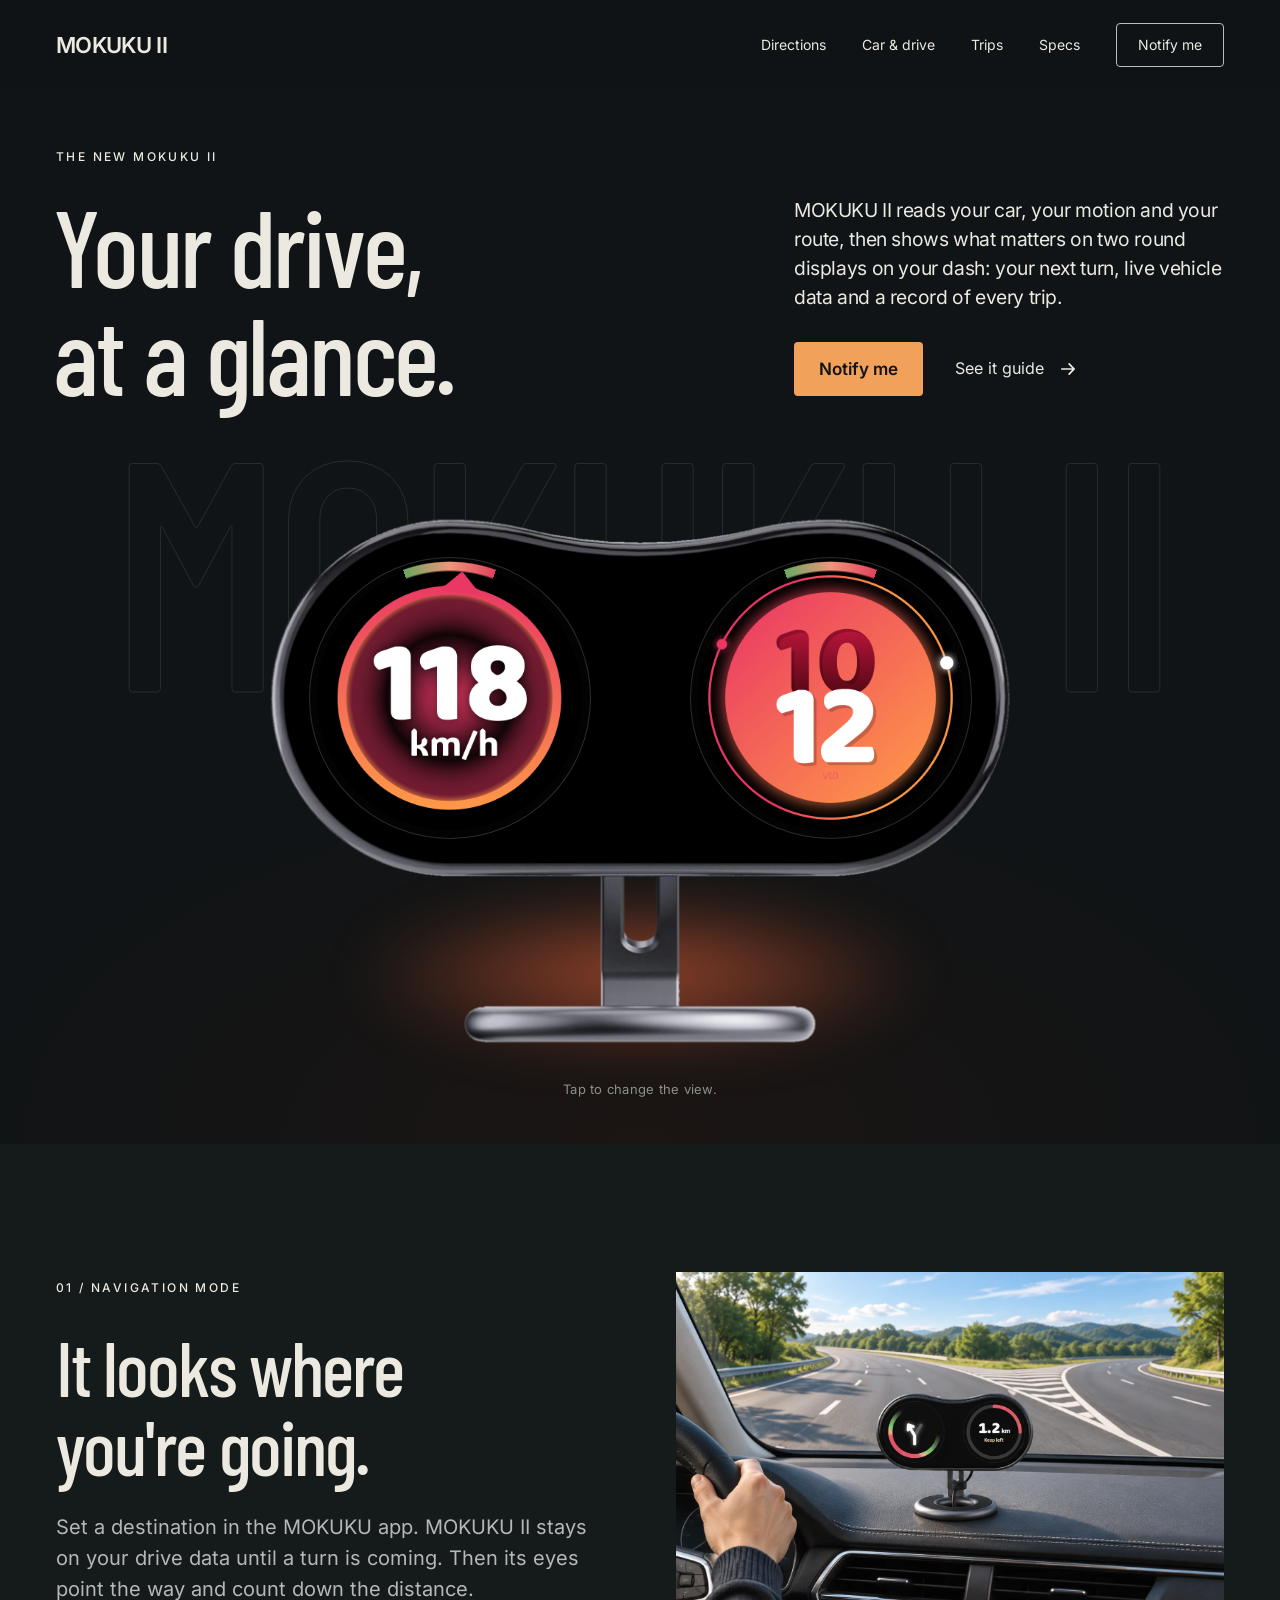
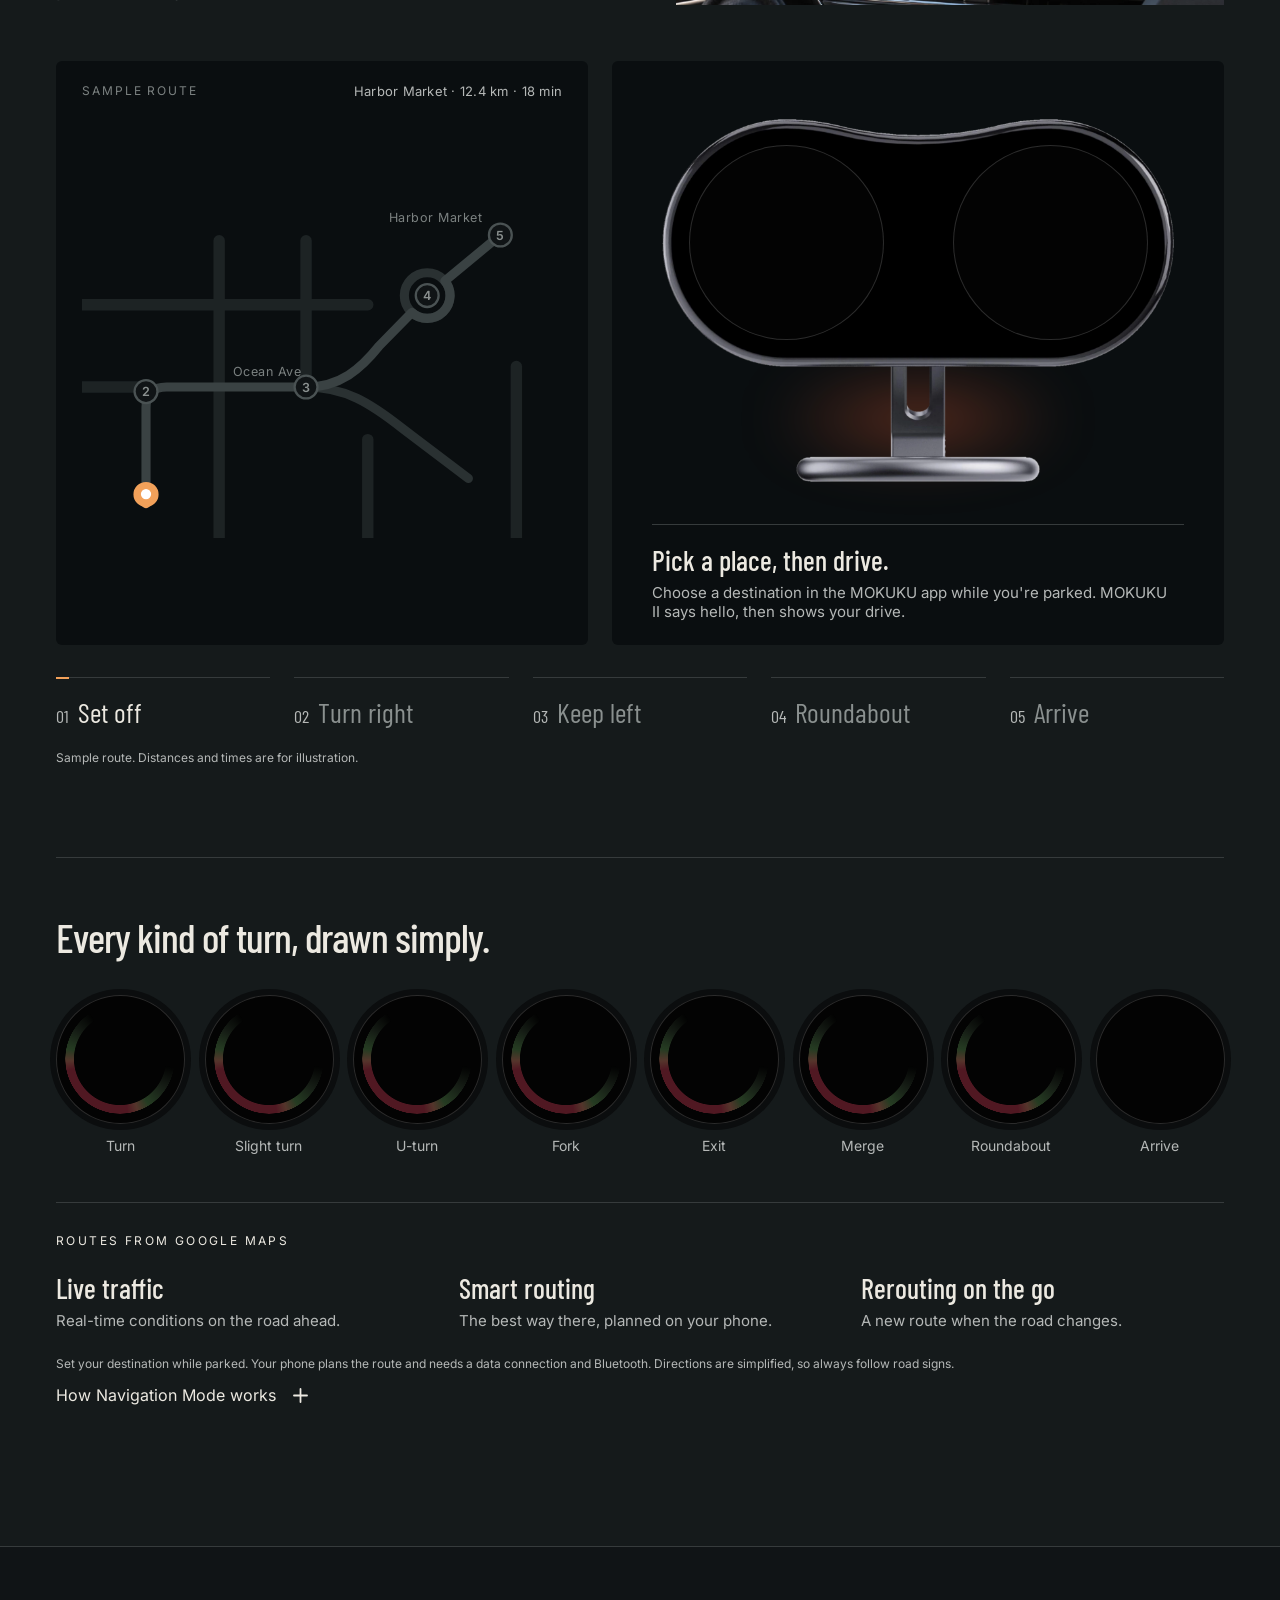
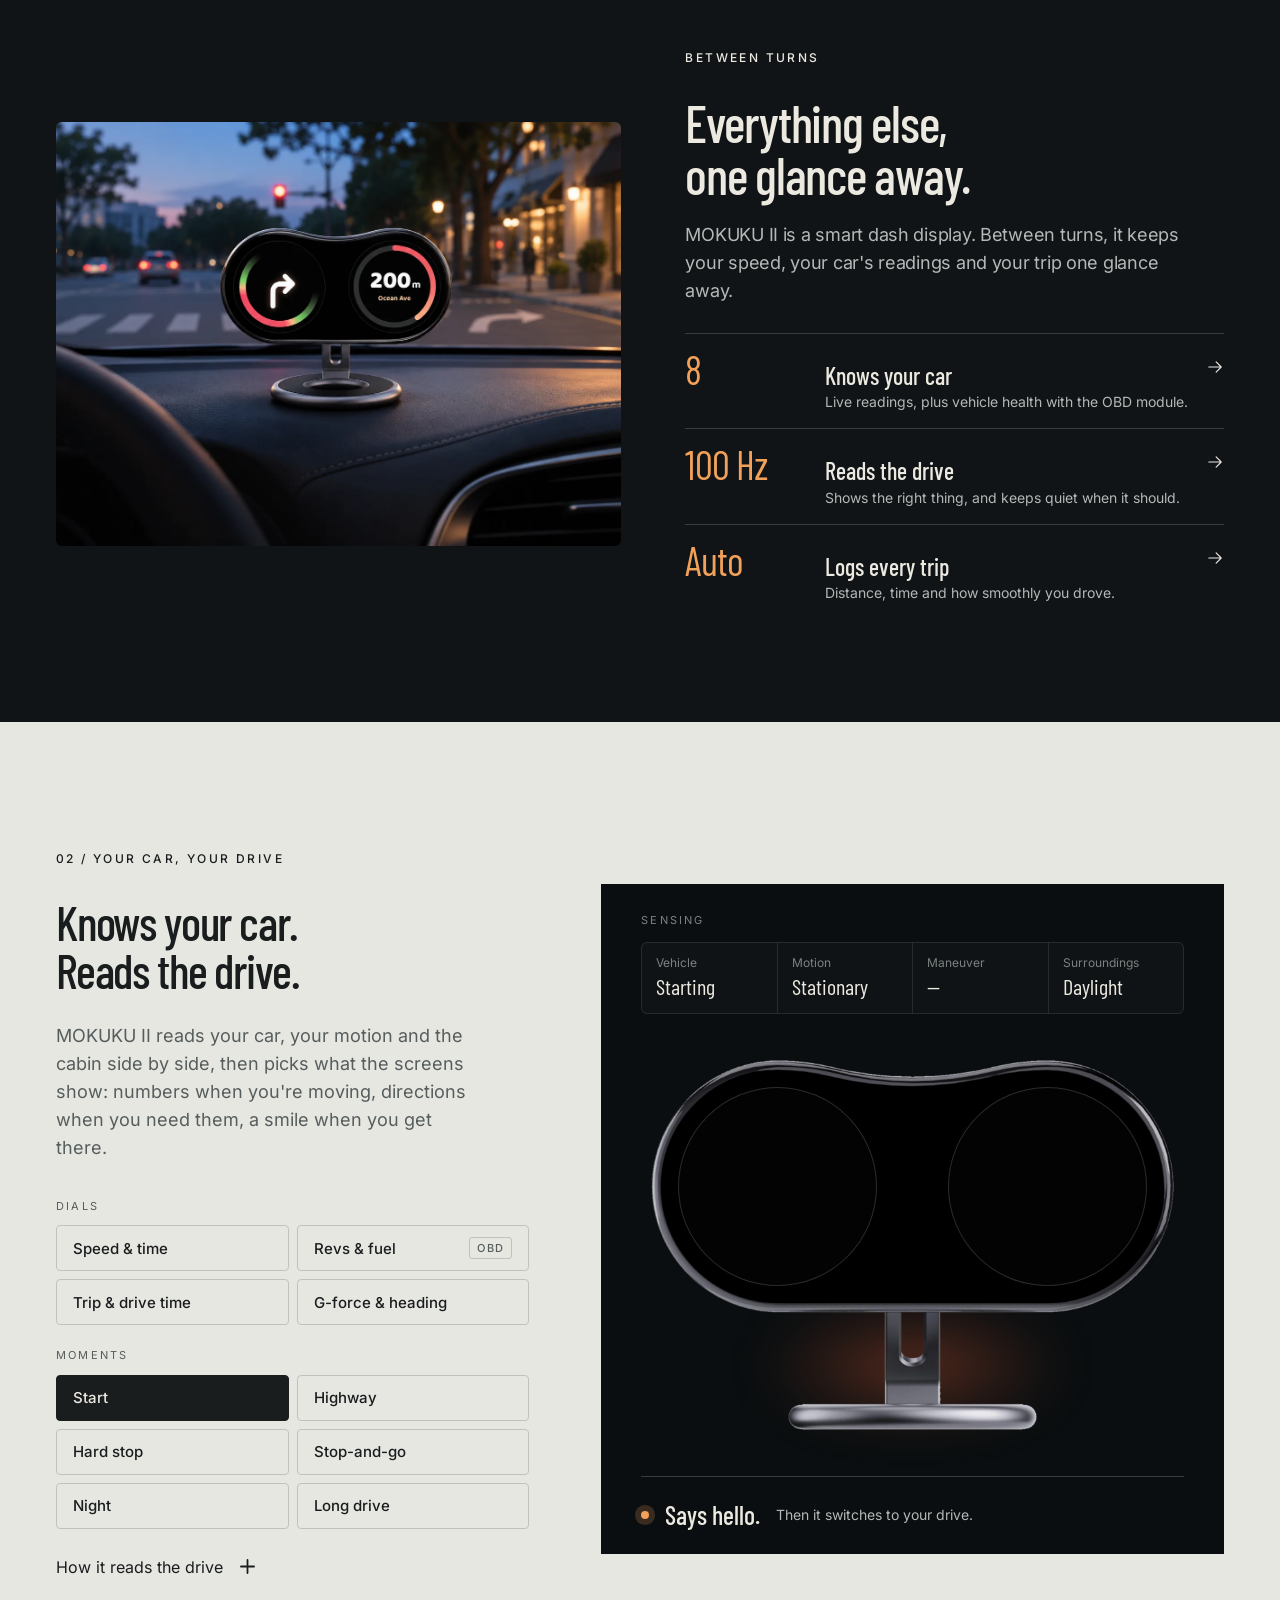
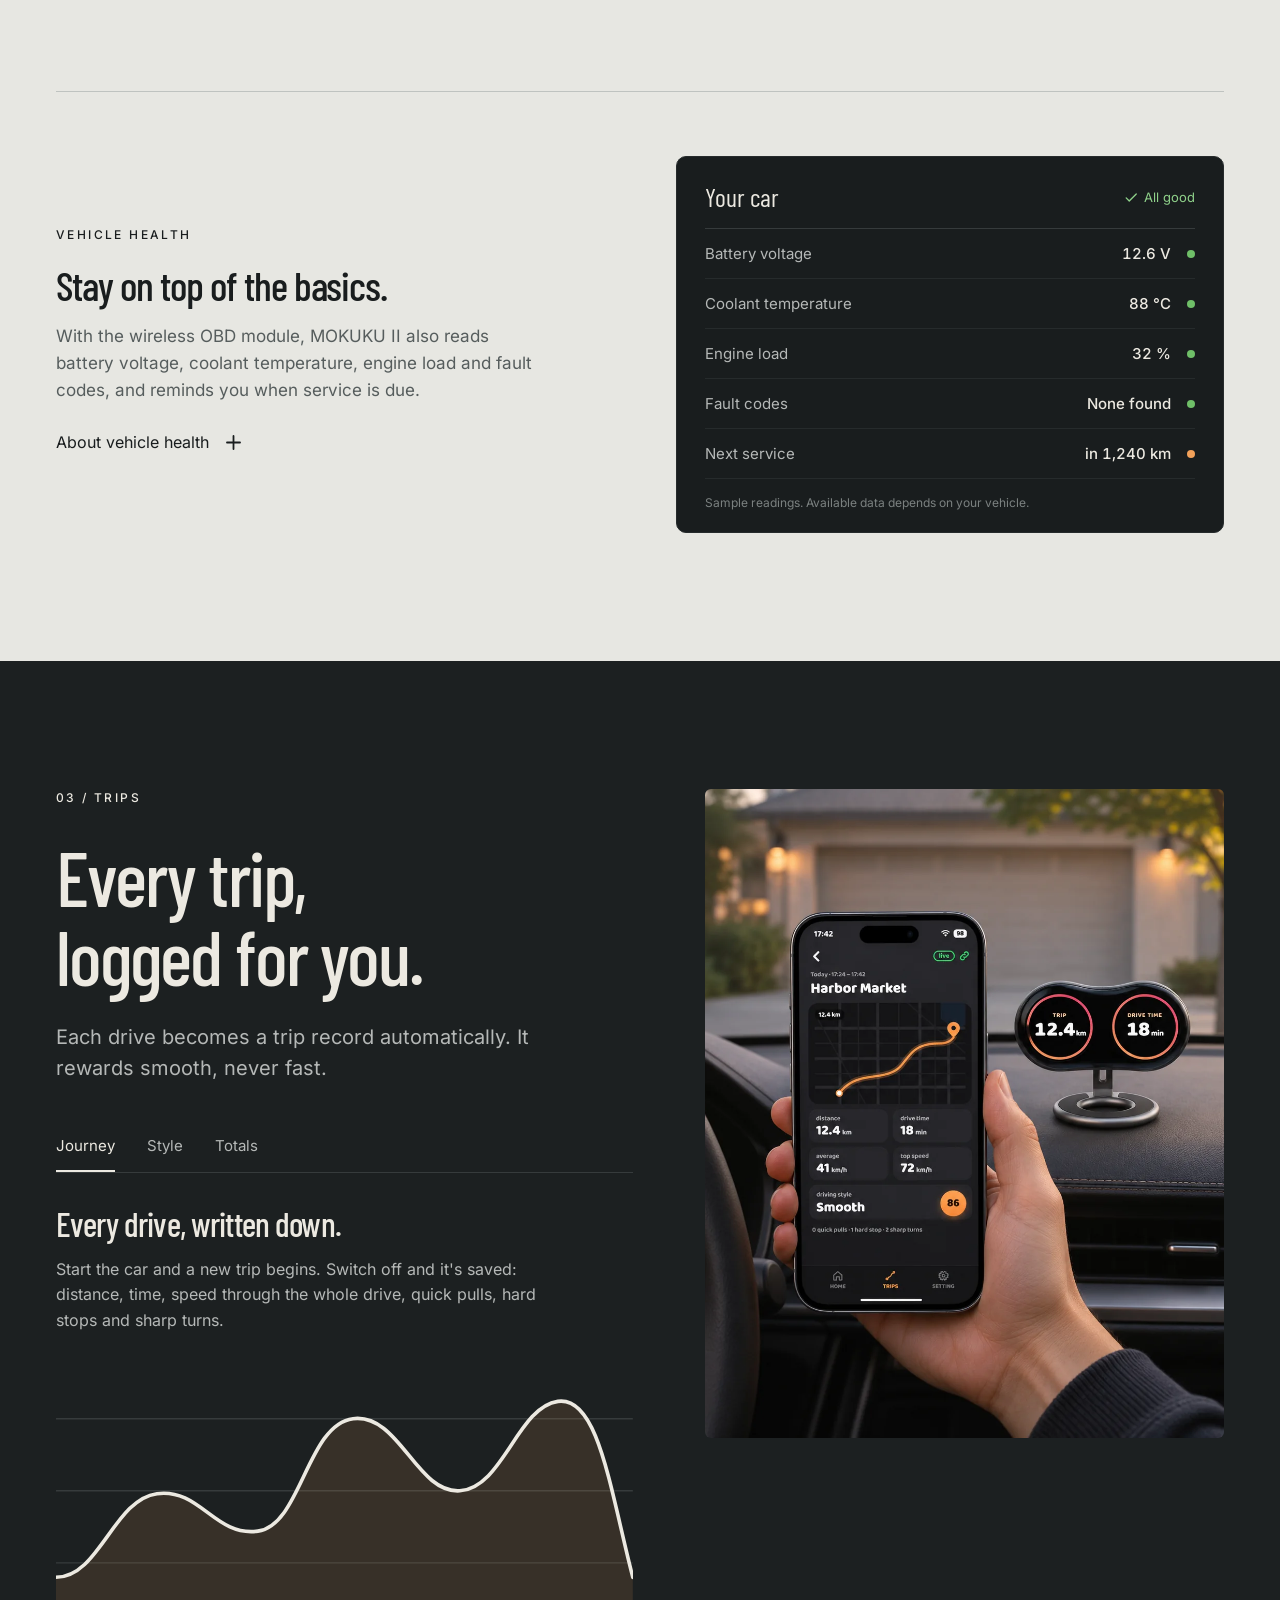
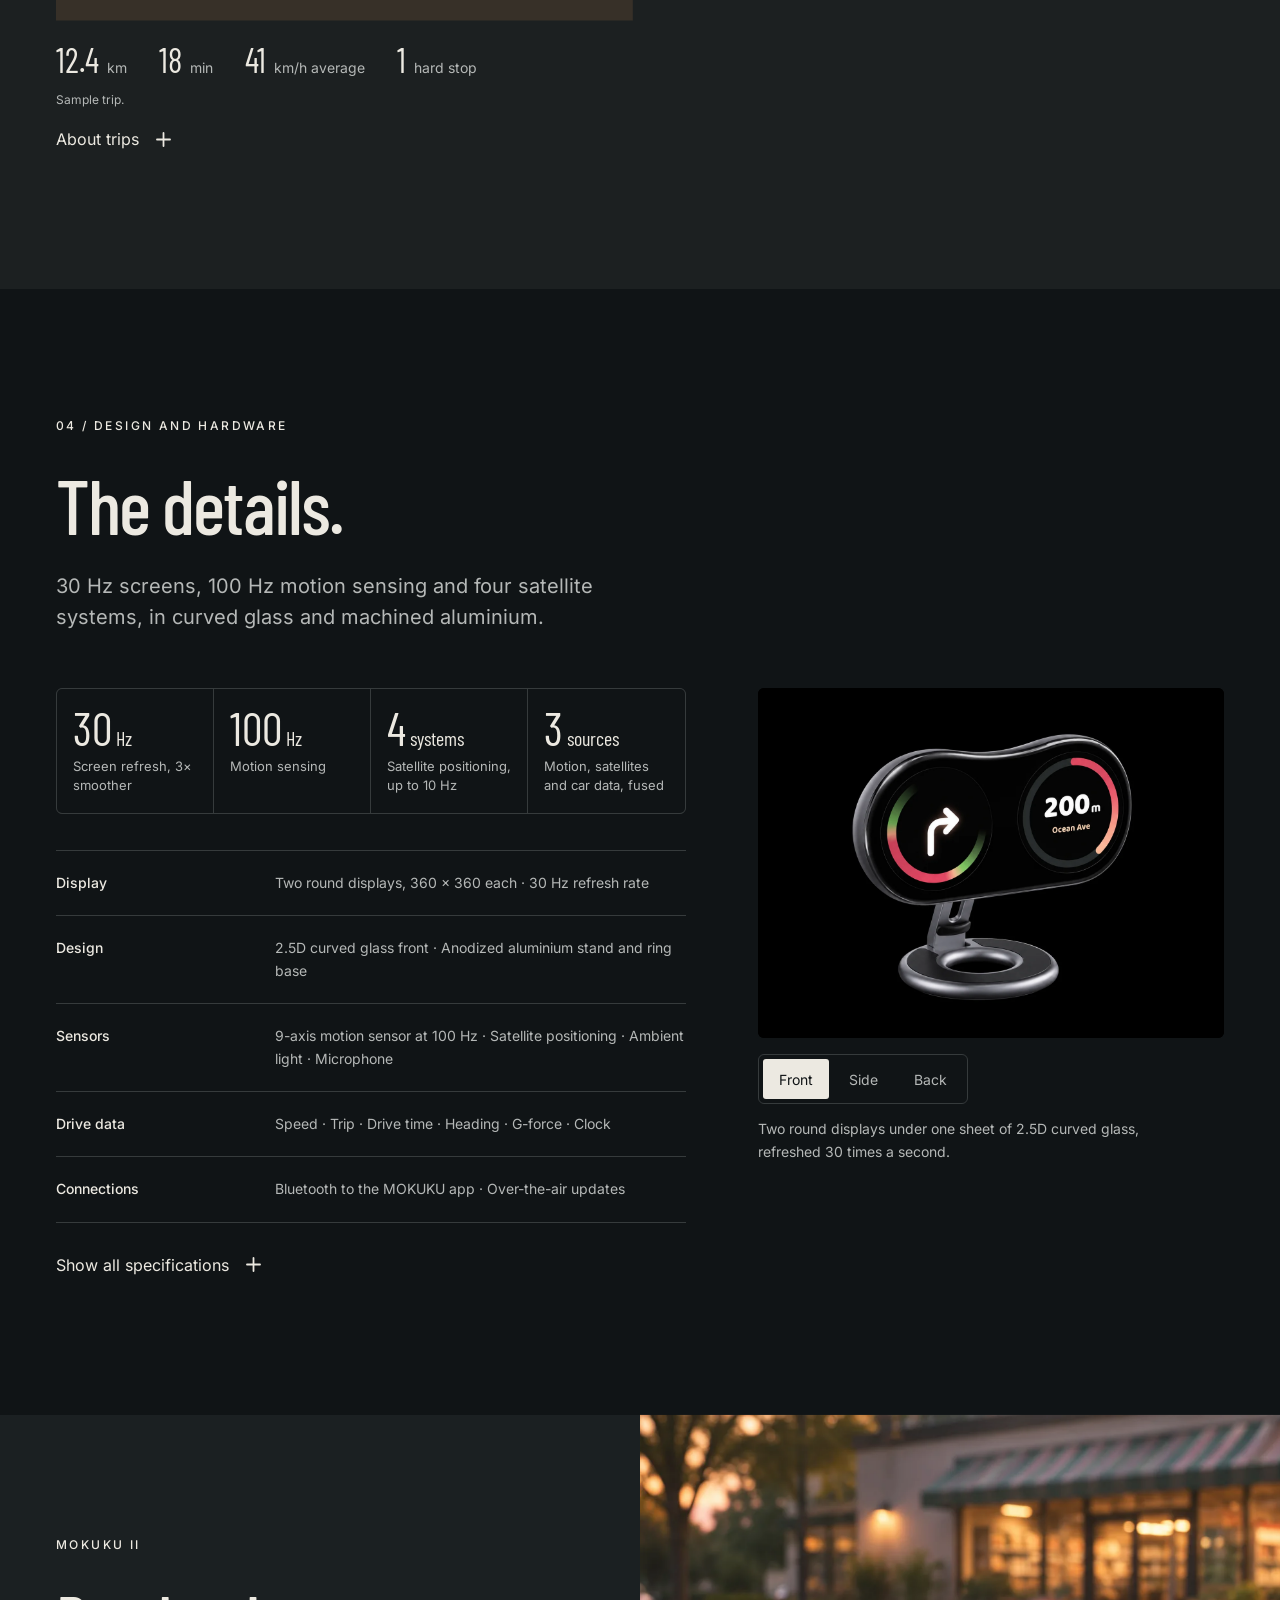
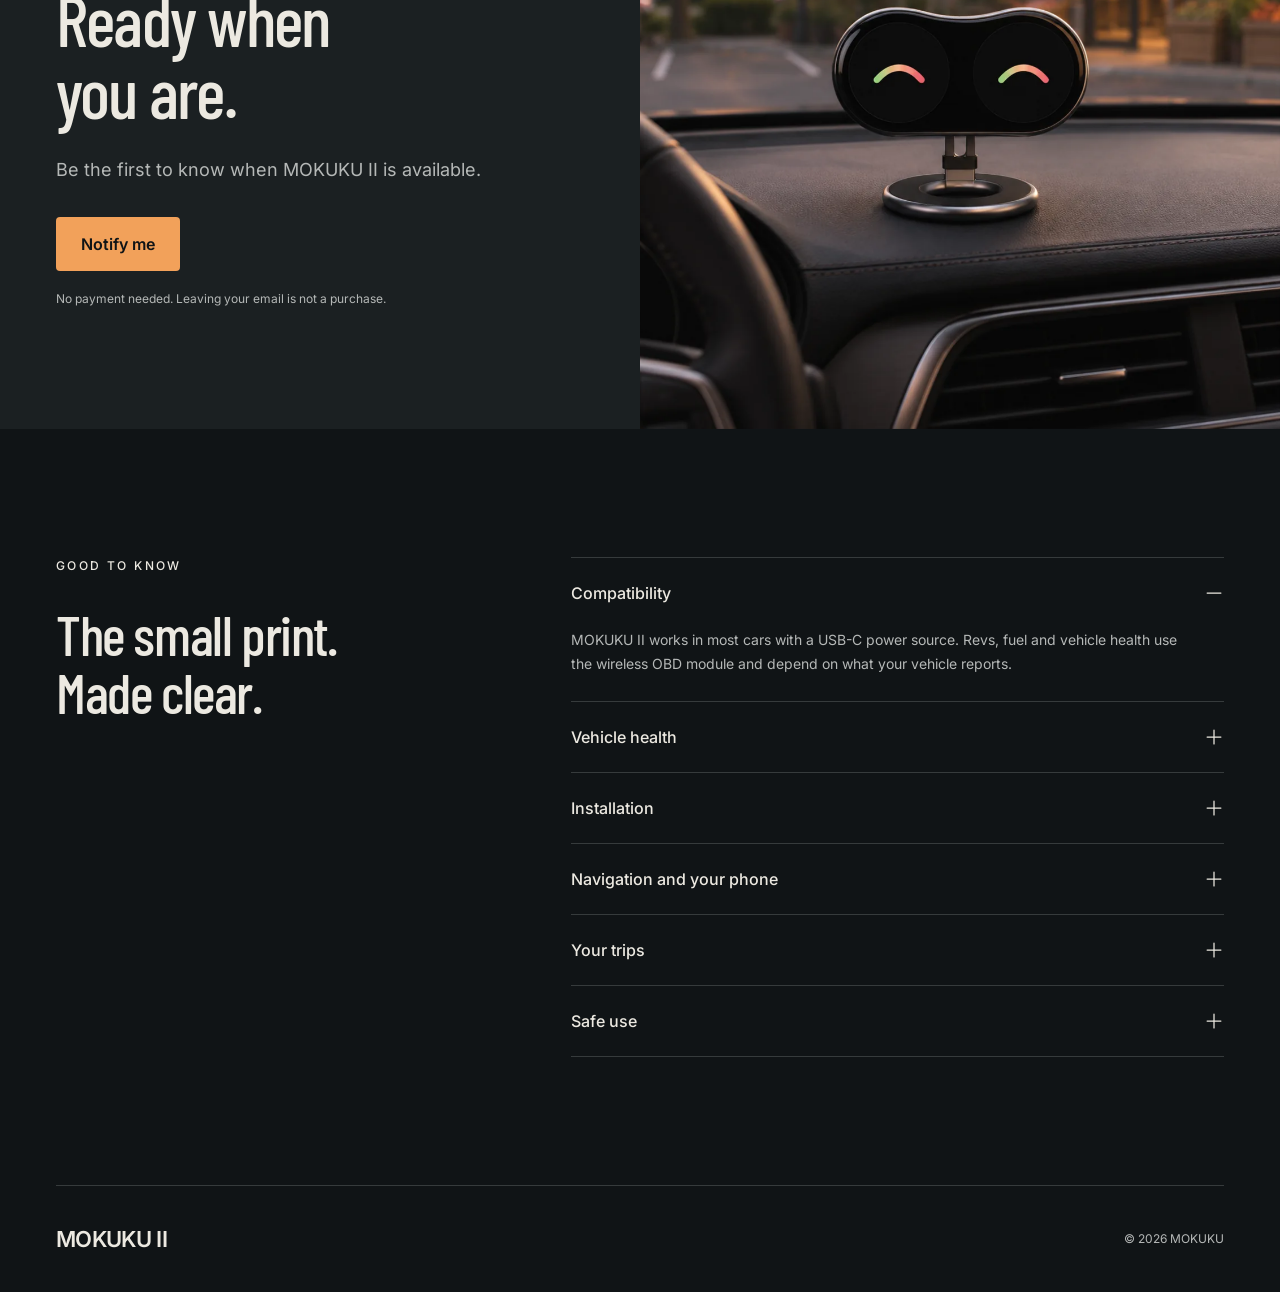
==== commit db120878: "MOKUKU II website preview: 2026-11-26 14:58" ====
--- a/b-assist/index.html
+++ b/b-assist/index.html
@@ -9,8 +9,8 @@
     <meta name="theme-color" content="#101416" />
     <link rel="icon" href="data:," />
     <link rel="preload" as="image" href="./assets/device-front.webp" fetchpriority="high" />
-    <script type="module" crossorigin src="./assets/index-BZIibTSn.js"></script>
-    <link rel="stylesheet" crossorigin href="./assets/index-DnowciF6.css">
+    <script type="module" crossorigin src="./assets/index-D8Y3E6l_.js"></script>
+    <link rel="stylesheet" crossorigin href="./assets/index-Dhc3DF-s.css">
   </head>
   <body>
     <div id="root"></div>
--- a/b-assist/assets/index-Dhc3DF-s.css
+++ b/b-assist/assets/index-Dhc3DF-s.css
@@ -0,0 +1 @@
+@font-face{font-family:Inter Variable;font-style:normal;font-display:swap;font-weight:100 900;src:url(./inter-cyrillic-ext-wght-normal-BOeWTOD4.woff2) format("woff2-variations");unicode-range:U+0460-052F,U+1C80-1C8A,U+20B4,U+2DE0-2DFF,U+A640-A69F,U+FE2E-FE2F}@font-face{font-family:Inter Variable;font-style:normal;font-display:swap;font-weight:100 900;src:url(./inter-cyrillic-wght-normal-DqGufNeO.woff2) format("woff2-variations");unicode-range:U+0301,U+0400-045F,U+0490-0491,U+04B0-04B1,U+2116}@font-face{font-family:Inter Variable;font-style:normal;font-display:swap;font-weight:100 900;src:url(./inter-greek-ext-wght-normal-DlzME5K_.woff2) format("woff2-variations");unicode-range:U+1F00-1FFF}@font-face{font-family:Inter Variable;font-style:normal;font-display:swap;font-weight:100 900;src:url(./inter-greek-wght-normal-CkhJZR-_.woff2) format("woff2-variations");unicode-range:U+0370-0377,U+037A-037F,U+0384-038A,U+038C,U+038E-03A1,U+03A3-03FF}@font-face{font-family:Inter Variable;font-style:normal;font-display:swap;font-weight:100 900;src:url(./inter-vietnamese-wght-normal-CBcvBZtf.woff2) format("woff2-variations");unicode-range:U+0102-0103,U+0110-0111,U+0128-0129,U+0168-0169,U+01A0-01A1,U+01AF-01B0,U+0300-0301,U+0303-0304,U+0308-0309,U+0323,U+0329,U+1EA0-1EF9,U+20AB}@font-face{font-family:Inter Variable;font-style:normal;font-display:swap;font-weight:100 900;src:url(./inter-latin-ext-wght-normal-DO1Apj_S.woff2) format("woff2-variations");unicode-range:U+0100-02BA,U+02BD-02C5,U+02C7-02CC,U+02CE-02D7,U+02DD-02FF,U+0304,U+0308,U+0329,U+1D00-1DBF,U+1E00-1E9F,U+1EF2-1EFF,U+2020,U+20A0-20AB,U+20AD-20C0,U+2113,U+2C60-2C7F,U+A720-A7FF}@font-face{font-family:Inter Variable;font-style:normal;font-display:swap;font-weight:100 900;src:url(./inter-latin-wght-normal-Dx4kXJAl.woff2) format("woff2-variations");unicode-range:U+0000-00FF,U+0131,U+0152-0153,U+02BB-02BC,U+02C6,U+02DA,U+02DC,U+0304,U+0308,U+0329,U+2000-206F,U+20AC,U+2122,U+2191,U+2193,U+2212,U+2215,U+FEFF,U+FFFD}@font-face{font-family:Barlow Condensed;font-style:normal;font-display:swap;font-weight:400;src:url(./barlow-condensed-vietnamese-400-normal-Dq9fsqrz.woff2) format("woff2"),url(./barlow-condensed-vietnamese-400-normal-BHpO_q_4.woff) format("woff");unicode-range:U+0102-0103,U+0110-0111,U+0128-0129,U+0168-0169,U+01A0-01A1,U+01AF-01B0,U+0300-0301,U+0303-0304,U+0308-0309,U+0323,U+0329,U+1EA0-1EF9,U+20AB}@font-face{font-family:Barlow Condensed;font-style:normal;font-display:swap;font-weight:400;src:url(./barlow-condensed-latin-ext-400-normal-DPMBkgfB.woff2) format("woff2"),url(./barlow-condensed-latin-ext-400-normal-DN7qpd_C.woff) format("woff");unicode-range:U+0100-02BA,U+02BD-02C5,U+02C7-02CC,U+02CE-02D7,U+02DD-02FF,U+0304,U+0308,U+0329,U+1D00-1DBF,U+1E00-1E9F,U+1EF2-1EFF,U+2020,U+20A0-20AB,U+20AD-20C0,U+2113,U+2C60-2C7F,U+A720-A7FF}@font-face{font-family:Barlow Condensed;font-style:normal;font-display:swap;font-weight:400;src:url(./barlow-condensed-latin-400-normal-Dc2u_eUW.woff2) format("woff2"),url(./barlow-condensed-latin-400-normal-BXL2z6Kg.woff) format("woff");unicode-range:U+0000-00FF,U+0131,U+0152-0153,U+02BB-02BC,U+02C6,U+02DA,U+02DC,U+0304,U+0308,U+0329,U+2000-206F,U+20AC,U+2122,U+2191,U+2193,U+2212,U+2215,U+FEFF,U+FFFD}@font-face{font-family:Barlow Condensed;font-style:normal;font-display:swap;font-weight:500;src:url(./barlow-condensed-vietnamese-500-normal-DjeaNLFD.woff2) format("woff2"),url(./barlow-condensed-vietnamese-500-normal-CsrJDWc5.woff) format("woff");unicode-range:U+0102-0103,U+0110-0111,U+0128-0129,U+0168-0169,U+01A0-01A1,U+01AF-01B0,U+0300-0301,U+0303-0304,U+0308-0309,U+0323,U+0329,U+1EA0-1EF9,U+20AB}@font-face{font-family:Barlow Condensed;font-style:normal;font-display:swap;font-weight:500;src:url(./barlow-condensed-latin-ext-500-normal-yA5ONLQ9.woff2) format("woff2"),url(./barlow-condensed-latin-ext-500-normal-B1RE8WP7.woff) format("woff");unicode-range:U+0100-02BA,U+02BD-02C5,U+02C7-02CC,U+02CE-02D7,U+02DD-02FF,U+0304,U+0308,U+0329,U+1D00-1DBF,U+1E00-1E9F,U+1EF2-1EFF,U+2020,U+20A0-20AB,U+20AD-20C0,U+2113,U+2C60-2C7F,U+A720-A7FF}@font-face{font-family:Barlow Condensed;font-style:normal;font-display:swap;font-weight:500;src:url(./barlow-condensed-latin-500-normal-BgYH2mbd.woff2) format("woff2"),url(./barlow-condensed-latin-500-normal-HIEiP5Ov.woff) format("woff");unicode-range:U+0000-00FF,U+0131,U+0152-0153,U+02BB-02BC,U+02C6,U+02DA,U+02DC,U+0304,U+0308,U+0329,U+2000-206F,U+20AC,U+2122,U+2191,U+2193,U+2212,U+2215,U+FEFF,U+FFFD}@font-face{font-family:"Baloo 2";font-style:normal;font-display:swap;font-weight:600;src:url(./baloo-2-latin-600-normal-tIfxVoAe.woff2) format("woff2"),url(./baloo-2-latin-600-normal-B4tNaogw.woff) format("woff")}@font-face{font-family:"Baloo 2";font-style:normal;font-display:swap;font-weight:700;src:url(./baloo-2-latin-700-normal-CqTg7A15.woff2) format("woff2"),url(./baloo-2-latin-700-normal-Ld3Zm3l2.woff) format("woff")}@font-face{font-family:"Baloo 2";font-style:normal;font-display:swap;font-weight:800;src:url(./baloo-2-latin-800-normal-BbF3Etk1.woff2) format("woff2"),url(./baloo-2-latin-800-normal-B8BXfZF7.woff) format("woff")}:root{font-family:Inter Variable,sans-serif;color:#ece9e1;background:#101416;font-synthesis:none;--bg: #101416;--deep: #0a0e10;--panel: #191d1e;--fg: #ece9e1;--muted: #b5b8b7;--orange: #f2a15a;--line: #363b3c;--ease: cubic-bezier(.165, .84, .44, 1);--header-h: clamp(68px, 7vw, 92px);color-scheme:dark}*{box-sizing:border-box}html{scroll-behavior:smooth;scroll-padding-top:var(--header-h);-webkit-text-size-adjust:100%}body{margin:0;min-width:320px;background:var(--bg)}button,input{font:inherit}button,a,input,summary{touch-action:manipulation;-webkit-tap-highlight-color:transparent}button{color:inherit;cursor:pointer;border:0;background:none;padding:0}a{color:inherit;text-decoration:none}button:focus-visible,a:focus-visible,input:focus-visible,summary:focus-visible,[role=button]:focus-visible{outline:2px solid var(--orange);outline-offset:5px}h1,h2,h3,p,figure,ul,ol,dl{margin:0;padding:0}h1,h2,h3{font-family:Barlow Condensed,sans-serif;font-weight:500;letter-spacing:-.025em;text-wrap:balance}h1{font-size:clamp(64px,8.4vw,128px);line-height:1}h2{font-size:clamp(52px,6vw,86px);line-height:1.02}h3{font-size:38px;line-height:1.1}p{line-height:1.6}img,video{display:block;max-width:100%}figure{position:relative}figure>img{width:100%;height:100%;object-fit:cover}svg{flex-shrink:0}.container{width:calc(100% - 112px);max-width:1328px;margin-inline:auto}.section{padding-block:clamp(88px,10vw,140px)}.eyebrow,.hero-category{font-size:12px;letter-spacing:.2em;text-transform:uppercase;font-weight:500;line-height:1.5;margin-bottom:30px}.fine{font-size:12px;line-height:1.6;color:var(--muted)}.muted{color:var(--muted)}.primary{display:inline-flex;align-items:center;justify-content:center;gap:14px;padding:17px 25px;min-height:52px;border-radius:4px;background:var(--orange);color:#101416;font-weight:600;font-size:16px;transition:background .2s var(--ease),transform .2s var(--ease)}.primary:hover{background:#ffb575;transform:translateY(-1px)}.text-button{display:inline-flex;gap:15px;align-items:center;min-height:44px;padding:8px 0;font-size:16px;line-height:1.4;text-align:left}.text-button:hover{text-decoration:underline;text-underline-offset:6px}.icon-button{display:inline-flex;justify-content:center;align-items:center;width:46px;height:46px;border:1px solid var(--line);border-radius:50%;transition:background .2s}.icon-button:hover{background:#ffffff12}.section-heading{margin-bottom:55px}.section-description{font-size:20px;line-height:1.55;color:var(--muted);max-width:540px;margin-top:28px}.disclosure{margin-top:24px}.item-index{font-family:Barlow Condensed,sans-serif;font-size:20px;color:#7b8180}.skip-link{position:fixed;left:20px;top:-80px;background:var(--orange);color:#101416;padding:16px;z-index:100}.skip-link:focus{top:10px}.stage-glow{position:absolute;left:50%;bottom:2%;width:78%;height:34%;transform:translate(-50%);background:radial-gradient(50% 50% at 50% 50%,#ff6a3c6b,#ff6a3c00 72%);filter:blur(28px);pointer-events:none}.reveal-ready [data-reveal]{opacity:0;transform:translateY(20px);transition:opacity .55s var(--ease),transform .55s var(--ease)}.reveal-ready [data-reveal].is-visible{opacity:1;transform:none}@keyframes rise{0%{opacity:0;transform:translateY(12px)}}.site-header{height:var(--header-h);padding-inline:max(56px,calc((100% - 1328px)/2));display:flex;align-items:center;justify-content:space-between;background:#101416eb;-webkit-backdrop-filter:blur(14px);backdrop-filter:blur(14px);position:sticky;top:0;z-index:20}.wordmark{font-size:22px;font-weight:600;letter-spacing:-.03em;white-space:nowrap}.site-nav{display:flex;align-items:center;gap:36px;font-size:14px}.site-nav>a{padding-block:12px}.site-nav>a:hover{color:var(--orange)}.nav-cta{border:1px solid #b9bdbb;border-radius:4px;min-height:44px;padding:10px 21px;font-size:14px;transition:background .2s,color .2s}.nav-cta:hover{background:var(--fg);color:var(--bg)}.menu-toggle{display:none}.device{position:relative;width:100%;aspect-ratio:1576 / 1134;--lx: .08;--ly: -.62;user-select:none;-webkit-user-select:none}.device:not(.is-ready) .screen,.device:not(.is-ready) .screen-video{visibility:hidden}.device[role=button]{cursor:pointer}.device-body{position:absolute;top:0;right:0;bottom:0;left:0;width:100%;height:100%;pointer-events:none}.screen{position:absolute;top:9.466%;width:36.671%;aspect-ratio:1;border-radius:50%;background:#030303;overflow:hidden;container-type:size;box-shadow:inset 0 0 0 1px #2b2b2b}.screen-l{left:6.86%}.screen-r{left:56.523%}.screen-content{position:absolute;top:0;right:0;bottom:0;left:0;display:grid;place-items:center;transition:filter .5s var(--ease)}.screen-video{position:absolute;left:2.132%;top:2.895%;width:95.879%;height:64.107%;object-fit:fill;-webkit-mask:radial-gradient(circle closest-side at 24.055% 50%,#000 79.6%,transparent 80.2%),radial-gradient(circle closest-side at 75.859% 50%,#000 79.6%,transparent 80.2%);mask:radial-gradient(circle closest-side at 24.055% 50%,#000 79.6%,transparent 80.2%),radial-gradient(circle closest-side at 75.859% 50%,#000 79.6%,transparent 80.2%);opacity:0;pointer-events:none}.device[data-screen=clip] .screen-video{opacity:1}.device.is-blinking .screen-content,.device.is-blinking .screen-video{animation:blink .29s ease-in-out}@keyframes blink{50%{transform:scaleY(.03);opacity:.4}}.device[data-slide] .screen-content{animation-duration:.56s;animation-timing-function:cubic-bezier(.7,0,.25,1);animation-fill-mode:both}.device[data-slide] .screen-r .screen-content{animation-delay:.07s}.device[data-slide=up] .slide-out{animation-name:dial-out-up}.device[data-slide=up] .slide-in{animation-name:dial-in-up}.device[data-slide=down] .slide-out{animation-name:dial-out-down}.device[data-slide=down] .slide-in{animation-name:dial-in-down}@keyframes dial-out-up{to{transform:translateY(-100%)}}@keyframes dial-in-up{0%{transform:translateY(100%)}}@keyframes dial-out-down{to{transform:translateY(100%)}}@keyframes dial-in-down{0%{transform:translateY(-100%)}}.device.is-night .screen-content{filter:brightness(.46) saturate(.8)}.eye{position:absolute;top:0;right:0;bottom:0;left:0;animation:idle-blink 5.2s infinite}.eye-r{animation-delay:.04s}@keyframes idle-blink{0%,93%,to{transform:scaleY(1)}96%{transform:scaleY(.04)}}.eye-ring{position:absolute;top:7.2%;right:7.2%;bottom:7.2%;left:7.2%;border-radius:50%;background:conic-gradient(from 0deg,transparent 0 98deg,rgb(111 150 108 / .5) 122deg,#68a85f 148deg,#f0957a 161deg,#e2425f 172deg,#e2425f 258deg,#f0957a 268deg,#68a85f 281deg,rgb(111 150 108 / .5) 303deg,transparent 327deg);-webkit-mask:radial-gradient(closest-side,transparent 83%,#000 84.5%,#000 99%,transparent 100%);mask:radial-gradient(closest-side,transparent 83%,#000 84.5%,#000 99%,transparent 100%)}.eye-r .eye-ring{transform:scaleX(-1)}.eye-pupil{position:absolute;left:50%;top:50%;width:10.8%;aspect-ratio:1;margin:-5.4% 0 0 -5.4%;border-radius:50%;background:#fff;transform:translate(calc(var(--lx) * 210% + var(--tilt, 0%)),calc(var(--ly) * 190%));transition:transform .16s ease-out}.eye-l .eye-pupil{--tilt: 26%}.eye-r .eye-pupil{--tilt: -26%}.dial{width:94%;height:94%;border-radius:50%;object-fit:cover}.navface{position:absolute;top:0;right:0;bottom:0;left:0;display:flex;flex-direction:column;align-items:center;justify-content:center;font-family:"Baloo 2",sans-serif;color:#fff;line-height:1;background:radial-gradient(circle at 50% 62%,#5c1431 0,#23070f 52%,#050203 76%)}.navface:before{content:"";position:absolute;top:3.5%;right:3.5%;bottom:3.5%;left:3.5%;border-radius:50%;background:conic-gradient(from 210deg,#ff9d4d,#f0457a 50%,#ff9d4d);-webkit-mask:radial-gradient(closest-side,transparent 93%,#000 94.5%);mask:radial-gradient(closest-side,transparent 93%,#000 94.5%)}.navface svg{width:40cqw;height:40cqw;margin-top:-4cqw;filter:drop-shadow(0 0 4cqw rgb(255 120 90 / .55))}.navface strong{font-size:23cqw;font-weight:800;letter-spacing:-.02em;font-variant-numeric:tabular-nums}.navface small{font-size:11cqw;font-weight:700;margin-left:1.5cqw}.navface>span{font-size:6.4cqw;font-weight:600;letter-spacing:.04em;color:#ffc7a3;margin-top:1cqw}.navface-eta>span{text-transform:uppercase;letter-spacing:.14em;margin:0 0 2cqw}.navface-eta strong{font-size:30cqw}.navface-eta i{width:34cqw;height:.8cqw;border-radius:1cqw;background:#ff9d4d;margin:2.5cqw 0 3cqw}.navface-eta em{font-style:normal;font-size:10cqw;font-weight:700}.hero{position:relative;overflow:hidden;padding-top:clamp(36px,4.6vw,68px);background:radial-gradient(90% 60% at 50% 100%,#1b1513 0,var(--bg) 62%)}.hero-top{display:grid;grid-template-columns:1.3fr 1fr;gap:60px;align-items:end;position:relative;z-index:2}.hero-category{margin-bottom:26px}.hero h1{margin-left:-3px}.hero-side{justify-self:end;max-width:430px;padding-bottom:12px}.hero-description{font-size:clamp(17px,1.5vw,21px);line-height:1.5;letter-spacing:-.02em}.hero-actions{display:flex;align-items:center;flex-wrap:wrap;gap:14px 32px;margin-top:30px}.hero-actions .primary{font-size:17px}.hero-stage{position:relative;display:grid;justify-items:center;padding-bottom:44px}.hero-ghost{position:absolute;top:clamp(8px,1.6vw,28px);left:50%;transform:translate(-50%);font-family:Barlow Condensed,sans-serif;font-weight:500;font-size:clamp(110px,25.5vw,400px);line-height:.82;letter-spacing:-.03em;white-space:nowrap;color:transparent;-webkit-text-stroke:1px #262d2f;pointer-events:none}.hero-stage .stage-glow{bottom:8%;width:min(820px,62vw);height:30%;background:radial-gradient(50% 50% at 50% 50%,#ff6a3c99,#ff6a3c00 72%)}.hero-device{position:relative;width:min(840px,60vw);margin-top:clamp(56px,7.6vw,122px)}.hero-hint{margin-top:22px;font-size:13px;color:#8a908f;letter-spacing:.02em}.meet-figure{height:clamp(360px,44vw,620px);overflow:hidden}.meet-figure img{object-position:center 58%}.meet-figure:after{content:"";position:absolute;top:0;right:0;bottom:0;left:0;background:linear-gradient(180deg,transparent 45%,rgb(8 10 12 / .72))}.meet-figure figcaption{position:absolute;left:0;right:0;bottom:52px;z-index:1}.meet-figure h2{font-size:clamp(46px,5vw,74px);text-shadow:0 2px 25px #0009}.meet-strip{display:grid;grid-template-columns:1fr 2.3fr;gap:72px;padding-block:64px 88px}.meet-definition{font-size:20px;line-height:1.55;letter-spacing:-.015em}.meet-cards{list-style:none;display:grid;grid-template-columns:repeat(4,1fr);gap:28px}.meet-cards button{position:relative;display:grid;gap:8px;width:100%;text-align:left;border-top:1px solid var(--line);padding:20px 0 4px;transition:border-color .2s}.meet-cards strong{font-family:Barlow Condensed,sans-serif;font-weight:500;font-size:30px;line-height:1.1;margin-top:6px}.meet-cards button>span:not(.item-index){font-size:14px;line-height:1.5;color:var(--muted)}.meet-cards svg{position:absolute;right:0;top:22px;transition:transform .2s var(--ease)}.meet-cards button:hover{border-color:var(--orange)}.meet-cards button:hover strong{color:var(--orange)}.meet-cards button:hover svg{transform:translate(4px)}.screen-section{background:var(--deep);transition:background .6s var(--ease)}.split-heading{display:flex;justify-content:space-between;align-items:flex-end;gap:40px;margin-bottom:24px}.split-heading .section-heading{margin:0}.segmented{display:flex;gap:4px;padding:4px;border:1px solid var(--line);border-radius:6px;flex-shrink:0}.segmented button{min-height:44px;padding:10px 18px;border-radius:3px;font-size:14px;color:var(--muted);white-space:nowrap;transition:background .2s,color .2s}.segmented button:hover{color:var(--fg)}.segmented button[aria-selected=true]{background:var(--fg);color:var(--bg)}.screen-stage{position:relative;display:grid;place-items:center;padding:clamp(40px,5vw,72px) 0 clamp(28px,3vw,44px)}.screen-stage .stage-glow{transition:opacity .6s}.screen-device{position:relative;width:min(900px,80%)}.benefits{display:grid;grid-template-columns:repeat(3,1fr);gap:40px;margin-top:64px}.benefits button{display:flex;gap:16px;align-items:center;text-align:left;border-top:1px solid var(--line);padding:28px 0;font-size:17px;line-height:1.4}.benefits button>svg{margin-left:auto}.benefits button:hover{color:var(--orange)}.light{background:#e7e7e2;color:#191d1e;--fg: #191d1e;--muted: #565d5d;--line: #bfc3c0;color-scheme:light}.status-dot{width:8px;height:8px;border-radius:50%;background:#565d5d;flex-shrink:0;transition:background .2s,box-shadow .2s}.status-dot.is-live{background:var(--orange);box-shadow:0 0 0 6px #f2a15a33}.numbers{display:grid;grid-template-columns:repeat(3,1fr);gap:40px}.numbers>div{border-top:1px solid var(--line);padding-top:24px}.numbers strong{display:block;font-family:Barlow Condensed,sans-serif;font-weight:400;font-size:80px;line-height:1.2}.numbers small{font-size:40px;margin-left:8px}.numbers span{display:block;margin-top:14px;color:var(--muted);font-size:15px}.navigation{background:#151a1b}.nav-head{display:grid;grid-template-columns:1fr 1fr;gap:72px;align-items:end;margin-bottom:56px}.nav-head .section-heading{margin:0}.nav-head figure{height:clamp(240px,26vw,380px);overflow:hidden}.nav-stage{position:relative;display:grid;grid-template-columns:auto minmax(60px,1fr) minmax(0,2fr);align-items:center;padding:56px 64px;background:var(--deep);overflow:hidden}.nav-link{display:flex;align-items:center;gap:12px;padding:0 22px;color:var(--orange);transition:opacity .4s}.nav-link i{flex:1;height:2px;background:repeating-linear-gradient(90deg,var(--orange) 0 8px,transparent 8px 18px);background-size:18px 2px;animation:dash .7s linear infinite}@keyframes dash{to{background-position:18px 0}}.nav-stage.step-0 .nav-link{opacity:.28}.nav-stage.step-0 .nav-link i{animation-play-state:paused}.nav-device{position:relative}.phone{width:252px;aspect-ratio:9 / 18.4;border-radius:40px;padding:9px;background:#19191b;box-shadow:0 0 0 1.5px #3b3c3f,0 30px 60px #00000080}.phone-screen{height:100%;border-radius:31px;overflow:hidden;display:flex;flex-direction:column;padding:14px 15px 16px;background:linear-gradient(180deg,#2c2c30,#1e1e21);font-family:"Baloo 2",sans-serif;color:#fff;line-height:1.2}.phone-status{display:flex;justify-content:space-between;align-items:center;font-size:11px;font-weight:700;padding:0 6px 12px}.phone-pills{display:flex;align-items:center;gap:6px;color:#3fe07a}.phone-pills i{width:7px;height:7px;border-radius:50%;background:#3fe07a;box-shadow:0 0 6px #3fe07a}.phone-view{flex:1;display:flex;flex-direction:column;gap:10px;min-height:0;animation:rise .4s var(--ease)}.phone-title{font-size:22px;font-weight:800;line-height:1.1}.phone-sub{font-size:12px;color:#a9a9ae;margin-top:-6px}.phone-search{display:flex;align-items:center;gap:8px;padding:10px 12px;border-radius:12px;background:#121214;font-size:12px;font-weight:600}.phone-card{flex:1;min-height:0;border-radius:16px;background:#121214;overflow:hidden;display:grid;place-items:center}.route-map{width:100%;height:100%}.route-road{fill:none;stroke:#26262a;stroke-width:9}.route-line{fill:none;stroke:#56565c;stroke-width:5;stroke-linecap:round}.route-done{fill:none;stroke:#ff9d4d;stroke-width:5;stroke-linecap:round;transition:stroke-dasharray .8s var(--ease)}.route-start{fill:#fff}.route-end{fill:#f0457a;stroke:#fff;stroke-width:2.5}.phone-meta{display:flex;gap:18px;font-size:12px;color:#a9a9ae;font-weight:600}.phone-meta strong{font-size:20px;font-weight:800;color:#fff}.phone-cta{display:grid;place-items:center;height:42px;border-radius:21px;background:linear-gradient(180deg,#ffa95e,#f58a3c);color:#1c1205;font-size:15px;font-weight:800;box-shadow:0 6px 16px #f58a3c59}.phone-next{display:flex;align-items:center;gap:12px;padding:12px 14px;border-radius:16px;background:linear-gradient(135deg,#f0457a,#ff9d4d)}.phone-next strong{display:block;font-size:22px;font-weight:800;font-variant-numeric:tabular-nums}.phone-next span{font-size:11px;font-weight:600}.phone-sent{display:flex;align-items:center;justify-content:center;gap:6px;height:34px;border-radius:17px;background:#121214;font-size:11px;font-weight:700;color:#3fe07a}.phone-arrived{align-items:center;text-align:center;padding-top:8px}.phone-arrived .phone-card,.phone-arrived .phone-sent{width:100%}.phone-check{display:grid;place-items:center;width:52px;height:52px;border-radius:50%;background:#3fe07a;color:#0c2415;box-shadow:0 0 22px #3fe07a73}.steps{display:grid;grid-template-columns:repeat(3,1fr);gap:48px;margin-top:52px}.step{position:relative;display:flex;flex-direction:column;gap:14px;padding:24px 0 0;border-top:1px solid var(--line);text-align:left;font-size:15px;line-height:1.6;color:var(--muted)}.step-bar{position:absolute;top:-1px;left:0;width:0;height:2px;background:var(--orange)}.step.is-active .step-bar{width:100%}@keyframes step-fill{0%{width:0}to{width:100%}}.step-title{font-family:Barlow Condensed,sans-serif;font-size:28px;line-height:1.2;color:#8a908f;transition:color .2s}.step-title .muted{margin-right:9px;font-size:18px}.step.is-active .step-title,.step:hover .step-title{color:var(--fg)}.diary{background:#1c2021}.diary-photo{height:clamp(300px,42vw,600px);overflow:hidden}.diary-photo img{object-position:center 62%}.stats{display:grid;grid-template-columns:repeat(3,1fr);gap:40px;padding:42px 0;border-bottom:1px solid var(--line)}.stats>div{display:flex;flex-direction:column;gap:10px}.stats strong{font-family:Barlow Condensed,sans-serif;font-weight:400;font-size:58px;line-height:1.1}.stats small{font-size:28px;margin-left:6px}.stats span{font-size:14px;color:var(--muted)}.tabs{display:flex;gap:32px;margin-top:40px;border-bottom:1px solid var(--line);overflow-x:auto;scrollbar-width:none}.tabs button{min-height:52px;font-size:15px;color:var(--muted);border-bottom:2px solid transparent;white-space:nowrap}.tabs button[aria-selected=true]{color:var(--fg);border-color:var(--fg)}.diary-view{display:grid;grid-template-columns:1fr 1fr;gap:80px;padding:42px 0 20px;min-height:300px;animation:rise .45s var(--ease)}.diary-view h3{font-size:36px;margin-bottom:20px}.diary-view p{font-size:16px;color:var(--muted);max-width:480px}.chart svg{width:100%;height:auto;display:block}.chart-grid{stroke:var(--line);stroke-width:1}.chart-line{fill:none;stroke:var(--fg);stroke-width:2.5;stroke-linecap:round}.chart-area{fill:#f2a15a1f}.chart-foot{display:flex;gap:40px;margin-top:18px;font-size:14px;color:var(--muted)}.chart-foot strong,.chart-miles>strong,.chart-bars strong{font-family:Barlow Condensed,sans-serif;font-weight:400;color:var(--fg)}.chart-foot strong{font-size:34px;margin-right:4px}.chart-gauge{max-width:420px}.gauge-track,.gauge-fill{fill:none;stroke-width:14;stroke-linecap:round}.gauge-track{stroke:var(--line)}.gauge-fill{stroke:var(--orange)}.gauge-value{font-family:Barlow Condensed,sans-serif;font-size:92px;fill:var(--fg)}.gauge-label{font-size:15px;fill:var(--muted)}.chart-bars{display:grid;gap:22px;align-content:center}.chart-bars>div{display:grid;grid-template-columns:120px 1fr 32px;align-items:center;gap:20px;font-size:15px;color:var(--muted)}.chart-bars i{height:10px;width:var(--w);min-width:10px;border-radius:5px;background:var(--orange)}.chart-bars strong{font-size:34px;text-align:right}.chart-miles>strong{display:block;font-size:84px;line-height:1}.chart-miles small{font-size:36px;margin-left:8px}.miles-track{position:relative;height:6px;margin:30px 0 44px;border-radius:3px;background:var(--line)}.miles-track i{position:absolute;inset:0 auto 0 0;width:var(--w);border-radius:3px;background:var(--orange)}.miles-track span{position:absolute;top:16px;transform:translate(-100%);font-size:12px;color:var(--muted)}.miles-track span:last-child{transform:translate(-50%)}.chart-miles p{font-size:14px;color:var(--muted)}.specs-layout{display:grid;grid-template-columns:1.5fr 1fr;gap:80px;align-items:start}.specs dl>div{display:grid;grid-template-columns:.7fr 1.5fr;gap:28px;padding:21px 0;border-bottom:1px solid var(--line);font-size:14px;line-height:1.6}.specs dl>div:first-child{border-top:1px solid var(--line)}.specs dt{font-weight:500}.specs dd{margin:0;color:var(--muted)}.specs .text-button{margin-top:20px}.specs-layout figure{position:sticky;top:calc(var(--header-h) + 24px);padding:6% 0 10%}.specs-layout figure .stage-glow{opacity:.7}.specs-layout figure img{position:relative;object-fit:contain;height:auto}.buy{display:grid;grid-template-columns:1fr 1fr;background:#1b2022}.buy-copy{align-self:center;padding:100px 56px 100px max(56px,calc((100vw - 1328px)/2))}.buy h2{font-size:clamp(52px,5.5vw,78px);margin-bottom:28px}.buy-copy>p:not(.eyebrow):not(.fine){font-size:18px;color:var(--muted)}.buy .primary{margin:32px 0 18px}.buy figure{height:clamp(420px,48vw,700px)}.small-print .container{display:grid;grid-template-columns:.8fr 1.2fr;gap:80px}.small-print h2{font-size:clamp(44px,4.4vw,60px)}.small-print .section-heading{margin:0}.accordion details{border-bottom:1px solid var(--line)}.accordion details:first-child{border-top:1px solid var(--line)}summary::-webkit-details-marker{display:none}.accordion summary{list-style:none;display:flex;justify-content:space-between;align-items:center;gap:24px;font-size:16px;font-weight:500;padding:25px 0;cursor:pointer}.accordion details p{font-size:14px;color:var(--muted);padding-bottom:25px;line-height:1.7;max-width:620px}.accordion .minus,.accordion details[open] .plus{display:none}.accordion details[open] .minus{display:block}.site-footer{display:flex;align-items:center;justify-content:space-between;gap:28px;padding-block:40px;border-top:1px solid var(--line)}.site-footer>span:last-child{font-size:12px;color:var(--muted)}.modal{padding:0;border:1px solid var(--line);border-radius:4px;background:var(--bg);color:var(--fg);width:560px;max-width:calc(100% - 32px);max-height:calc(100dvh - 32px);overflow:auto;overscroll-behavior:contain}.modal::backdrop{background:#000000b3;-webkit-backdrop-filter:blur(7px);backdrop-filter:blur(7px)}.modal-body{position:relative;min-height:100%}.modal-close{position:absolute;right:18px;top:17px;z-index:3;background:#101416d9}.modal.drawer{width:620px;max-width:100%;height:100dvh;max-height:100dvh;margin:0 0 0 auto;border-radius:0;border-width:0 0 0 1px;animation:drawer-in .35s var(--ease)}@keyframes drawer-in{0%{transform:translate(40px);opacity:0}}.detail-content{padding:0 40px 48px}.detail-content>img{width:calc(100% + 80px);max-width:none;margin:0 -40px 36px;height:320px;object-fit:cover}.detail-content h2{font-size:54px;margin-bottom:22px}.detail-content p{font-size:16px;color:var(--muted);margin:14px 0}.detail-content .detail-lead{font-size:22px;line-height:1.4;color:var(--fg);letter-spacing:-.015em}.detail-content .primary{margin-top:22px}.signals{list-style:none;margin:26px 0;border-top:1px solid var(--line)}.signals li{display:grid;grid-template-columns:34px 110px 1fr;gap:10px;align-items:baseline;padding:14px 0;border-bottom:1px solid var(--line);font-size:14px;color:var(--muted)}.signals strong{font-weight:500;color:var(--fg)}.signals .signals-out{grid-template-columns:34px 1fr;align-items:center;color:var(--orange)}.signals .signals-out strong{font-family:Barlow Condensed,sans-serif;font-size:26px;color:var(--orange)}.survey-dialog{width:600px}.survey{display:flex;flex-direction:column;min-height:min(600px,calc(100dvh - 34px));padding:40px 36px 28px}.survey .eyebrow{margin-bottom:20px}.survey h2{outline:none}.survey-intro h2,.survey-done h2{margin-bottom:22px;font-size:46px}.survey-intro>p:not(.eyebrow){margin-bottom:14px;font-size:16px;color:var(--muted)}.survey-done{align-items:flex-start}.survey-done .phone-check{margin-bottom:24px}.survey-top{display:flex;align-items:center;gap:16px;min-height:44px;margin:-12px 58px 10px 0}.survey-back{display:inline-flex;align-items:center;gap:8px;min-height:44px;font-size:14px;color:var(--muted)}.survey-back:hover{color:var(--fg)}.survey-count{margin-left:auto;font-size:13px;font-variant-numeric:tabular-nums;color:var(--muted)}.survey-bar{height:3px;margin-bottom:28px;overflow:hidden;border-radius:2px;background:var(--line)}.survey-bar i{display:block;width:var(--p);height:100%;background:var(--orange);transition:width .3s var(--ease)}.survey-q{margin-bottom:8px;font-size:32px;line-height:1.15}.survey-hint{margin-bottom:18px;font-size:13px;color:var(--muted)}.survey-options{display:grid;gap:8px}.survey-option{display:flex;align-items:center;gap:14px;min-height:52px;padding:12px 16px;border:1px solid var(--line);border-radius:6px;font-size:15px;line-height:1.4;text-align:left;transition:border-color .15s,background .15s}.survey-option:before{content:"";flex-shrink:0;width:18px;height:18px;border:1.5px solid #6b7271;border-radius:50%;transition:border-color .15s,background .15s}.survey-option.is-multi:before{border-radius:4px}.survey-option:hover:not(:disabled){border-color:#8a908f}.survey-option[aria-pressed=true]{border-color:var(--orange);background:#f2a15a1a}.survey-option[aria-pressed=true]:before{border-color:var(--orange);background:var(--orange);box-shadow:inset 0 0 0 3px var(--bg)}.survey-option:disabled{opacity:.4;cursor:not-allowed}.survey-field{width:100%;min-height:52px;padding:0 16px;border:1px solid var(--line);border-radius:6px;background:var(--deep);color:var(--fg);font:inherit;font-size:16px}textarea.survey-field{padding:14px 16px;line-height:1.5;resize:vertical}.survey-field:focus-visible{outline:2px solid var(--orange);outline-offset:2px}.survey-field[aria-invalid=true]{border-color:#ff7d6b}.survey-other{margin-top:10px}.notice{margin-top:8px;font-size:13px;color:#ff9a8b}.survey-consent{display:flex;align-items:flex-start;gap:12px;margin-top:20px;font-size:14px;line-height:1.5;color:var(--muted);cursor:pointer}.survey-consent input{flex-shrink:0;width:20px;height:20px;margin:1px 0 0;accent-color:var(--orange)}.survey-foot{display:flex;justify-content:flex-end;margin-top:auto;padding-top:24px}.survey-foot .primary:disabled{opacity:.4;cursor:not-allowed;transform:none}.survey-fine{margin-top:14px;text-align:right}.meet-strip{grid-template-columns:1fr;gap:48px}.meet-definition{max-width:780px;font-size:22px}.meet-cards{grid-template-columns:repeat(3,1fr);gap:36px 32px}.meet-cards button{padding-top:22px}.meet-cards button>span.meet-figure-num{font-family:Barlow Condensed,sans-serif;font-weight:400;font-size:64px;line-height:.95;letter-spacing:-.02em;color:var(--orange)}.meet-cards strong{font-size:26px}.big-metric{display:flex;flex-direction:column;align-items:flex-end;text-align:right;padding-bottom:6px}.big-metric strong{font-family:Barlow Condensed,sans-serif;font-weight:400;font-size:clamp(120px,15vw,210px);line-height:.82;letter-spacing:-.03em;color:var(--orange)}.big-metric span{margin-top:14px;font-size:15px;color:var(--muted)}.screen-visual{display:grid;grid-template-columns:1.55fr 1fr;gap:24px;margin-top:56px}.screen-visual figure{overflow:hidden;border-radius:6px;background:#050607}.screen-macro{aspect-ratio:16 / 10}.screen-macro img{object-position:30% 50%;animation:drift 22s ease-in-out infinite alternate}.screen-side img{object-position:62% 50%;animation:drift 26s ease-in-out infinite alternate-reverse}@keyframes drift{0%{transform:scale(1.02)}to{transform:scale(1.12) translate(-1.5%,1%)}}.screen-numbers{margin-top:56px}.design{background:var(--bg)}.design-layout{display:grid;grid-template-columns:1.7fr 1fr;gap:56px;align-items:center;margin-top:48px}.design-shot{aspect-ratio:6 / 5;overflow:hidden;border-radius:6px;background:#8a8a94}.design-shot img{width:100%;height:100%;object-fit:cover;transition:transform 1.4s var(--ease)}.design-shot:hover img{transform:scale(1.025)}.design-pair{display:grid;grid-template-columns:1fr 1fr;gap:24px;margin-top:24px}.design-pair figcaption{margin-top:14px;font-size:14px;color:var(--muted)}.design-points{list-style:none;display:grid;gap:0}.design-points li{padding:28px 0;border-top:1px solid var(--line)}.design-points li:last-child{border-bottom:1px solid var(--line)}.design-points h3{margin:10px 0;font-size:34px}.design-points p{max-width:380px;font-size:16px;color:var(--muted)}.car-layout{display:grid;grid-template-columns:.85fr 1.3fr;gap:64px;align-items:center}.car .section-heading{margin-bottom:36px}.car .section-description{font-size:18px;max-width:440px}.views{display:grid;gap:10px}.views button{display:flex;align-items:center;gap:16px;min-height:68px;padding:10px 18px 10px 12px;border:1px solid var(--line);border-radius:6px;font-size:15px;font-weight:500;text-align:left;transition:border-color .2s,background .2s}.views button:hover{border-color:#6b7271}.views button.is-active{border-color:var(--orange);background:#f2a15a14}.view-thumbs{display:flex;flex-shrink:0}.view-thumbs img{width:44px;height:44px;border-radius:50%;background:#000;box-shadow:0 0 0 2px var(--bg)}.view-thumbs img+img{margin-left:-8px}.view-label{flex:1}.tag{padding:3px 7px;border:1px solid var(--line);border-radius:3px;font-size:11px;letter-spacing:.12em;color:var(--muted)}.car-stage{position:relative;overflow:hidden;display:flex;flex-direction:column;justify-content:space-between;min-height:580px;padding:72px 48px 0;background:var(--deep)}.car-device{position:relative;width:min(640px,100%);margin:auto}.car-stage figcaption{position:relative;display:flex;align-items:baseline;justify-content:space-between;gap:16px;margin-top:40px;padding:22px 0 24px;border-top:1px solid var(--line);font-size:14px;color:var(--muted)}.car-stage figcaption strong{font-family:Barlow Condensed,sans-serif;font-weight:500;font-size:26px;line-height:1;color:var(--fg);animation:rise .4s var(--ease)}.health{display:grid;grid-template-columns:1fr 1fr;gap:72px;align-items:center;margin-top:clamp(80px,9vw,128px);padding-top:clamp(56px,6vw,80px);border-top:1px solid var(--line)}.health-copy h3{font-size:clamp(38px,4vw,56px);margin-bottom:20px}.health-copy>p:not(.eyebrow){max-width:470px;margin-bottom:16px;font-size:17px;color:var(--muted)}.health-card{padding:24px 28px 20px;background:var(--panel);border:1px solid #262b2c;border-radius:10px}.health-head{display:flex;justify-content:space-between;align-items:center;padding-bottom:16px;border-bottom:1px solid var(--line);font-family:Barlow Condensed,sans-serif;font-size:26px}.health-ok{display:inline-flex;align-items:center;gap:6px;font-family:Inter Variable,sans-serif;font-size:13px;color:#8fd18a}.health-row{display:grid;grid-template-columns:1fr auto 8px;gap:16px;align-items:center;padding:15px 0;border-bottom:1px solid #262b2c;font-size:15px;color:var(--muted)}.health-row strong{font-weight:500;color:var(--fg);font-variant-numeric:tabular-nums}.health-row i{width:8px;height:8px;border-radius:50%}.health-row i.is-ok{background:#6fbf68}.health-row i.is-note{background:var(--orange)}.health-note{margin-top:14px;font-size:12px;color:#7b8180}.aware-layout{display:grid;grid-template-columns:.95fr 1.25fr;gap:72px;align-items:center}.aware .section-heading{margin-bottom:36px}.aware h2{font-size:clamp(40px,3.7vw,56px)}.aware .section-description{max-width:420px;font-size:18px}.scenes{display:grid;grid-template-columns:1fr 1fr;gap:8px;margin-bottom:18px}.scenes button{min-height:52px;padding:0 16px;border:1px solid var(--line);border-radius:4px;font-size:15px;font-weight:500;text-align:left;transition:background .2s,color .2s,border-color .2s}.scenes button:hover{border-color:#191d1e}.scenes button.is-active{background:#191d1e;border-color:#191d1e;color:#ece9e1}.aware-panel{--fg: #ece9e1;--muted: #b5b8b7;--line: #363b3c;position:relative;overflow:hidden;display:flex;flex-direction:column;min-height:640px;padding:28px 40px 0;background:var(--deep);color:var(--fg)}.readout-title{margin-bottom:12px;font-size:11px;letter-spacing:.2em;text-transform:uppercase;color:#7b8180}.readout dl{display:grid;grid-template-columns:repeat(4,1fr);gap:1px;overflow:hidden;background:#262b2c;border:1px solid #262b2c;border-radius:6px}.readout dl>div{padding:12px 14px 14px;background:#0f1315}.readout dt{margin-bottom:4px;font-size:12px;color:#7b8180}.readout dd{margin:0;font-family:Barlow Condensed,sans-serif;font-size:22px;line-height:1.15;color:var(--fg);animation:rise .35s var(--ease)}.aware-device{position:relative;width:min(600px,100%);margin:auto;padding-block:36px 8px}.aware-panel figcaption{position:relative;display:flex;align-items:center;gap:16px;min-height:78px;margin-top:28px;padding:22px 0 24px;border-top:1px solid var(--line);font-size:14px;color:var(--muted)}.aware-panel figcaption strong{font-family:Barlow Condensed,sans-serif;font-weight:500;font-size:26px;line-height:1;white-space:nowrap;color:var(--fg);animation:rise .35s var(--ease)}.sense-band{display:grid;grid-template-columns:.95fr 1.25fr;gap:72px;align-items:start;margin-top:clamp(72px,8vw,112px);padding-top:clamp(48px,5vw,72px);border-top:1px solid var(--line)}.sense-copy h3{margin-bottom:18px;font-size:clamp(34px,3.4vw,46px)}.sense-copy p{max-width:440px;font-size:17px;color:var(--muted)}.numbers.sense-numbers{grid-template-columns:1fr 1fr;gap:36px 40px}.numbers.sense-numbers strong{font-size:68px;line-height:1.1}.numbers.sense-numbers small{font-size:28px}.nav-powers{margin-top:48px;padding-top:28px;border-top:1px solid var(--line)}.nav-powers-title{margin-bottom:22px;font-size:12px;letter-spacing:.2em;text-transform:uppercase}.nav-powers ul{list-style:none;display:grid;grid-template-columns:repeat(3,1fr);gap:40px}.nav-powers li{display:grid;gap:8px}.nav-powers strong{font-family:Barlow Condensed,sans-serif;font-weight:500;font-size:28px;line-height:1.1}.nav-powers span{font-size:15px;color:var(--muted)}.calm{background:var(--deep)}.calm-grid{display:grid;grid-template-columns:repeat(3,1fr);gap:32px}.calm-grid figure{aspect-ratio:4 / 3;overflow:hidden;border-radius:4px}.calm-grid img{transition:transform .6s var(--ease)}.calm-grid article:hover img{transform:scale(1.04)}.calm-grid h3{margin:26px 0 12px;font-size:32px}.calm-grid p{max-width:360px;font-size:15px;color:var(--muted)}.inside-layout{display:grid;grid-template-columns:1.2fr 1fr;gap:64px;align-items:center;margin-bottom:28px}.inside-figure{aspect-ratio:4 / 3;overflow:hidden;border-radius:6px;background:var(--deep)}.inside-points{list-style:none}.inside-points li{padding:26px 0;border-top:1px solid var(--line)}.inside-points li:last-child{border-bottom:1px solid var(--line)}.inside-eyebrow{font-size:12px;letter-spacing:.2em;text-transform:uppercase;color:var(--orange)}.inside-points h3{margin:10px 0;font-size:32px}.inside-points li>p:last-child{max-width:420px;font-size:15px;color:var(--muted)}.record{padding:40px 0 36px;border-bottom:1px solid var(--line)}.record-title{margin-bottom:26px;font-size:12px;letter-spacing:.2em;text-transform:uppercase}.record-title span{color:#7b8180;letter-spacing:.1em}.record-grid{display:grid;grid-template-columns:repeat(4,1fr);gap:32px 40px}.record-grid>div{display:flex;flex-direction:column;gap:8px;padding-top:18px;border-top:1px solid var(--line)}.record-grid strong{font-family:Barlow Condensed,sans-serif;font-weight:400;font-size:52px;line-height:1.05}.record-grid small{margin-left:6px;font-size:24px}.record-grid span{font-size:14px;color:var(--muted)}.chart-style{display:grid;gap:18px}.style-chips{list-style:none;display:flex;flex-wrap:wrap;gap:8px}.style-chips li{padding:7px 14px;border:1px solid var(--line);border-radius:999px;font-size:13px;color:var(--muted)}.style-chips li.is-active{border-color:var(--orange);background:#f2a15a1f;color:var(--fg)}.style-trend{display:flex;align-items:center;gap:8px;font-size:14px;color:#8fd18a}.chart .style-trend svg{width:14px;height:14px;transform:rotate(-45deg)}.week-bars{display:grid;grid-template-columns:repeat(7,1fr);gap:14px;height:200px}.week-bars>div{display:grid;grid-template-rows:1fr auto;justify-items:center;gap:10px;height:100%}.week-bars b{display:flex;align-items:flex-end;justify-content:center;width:100%}.week-bars i{width:100%;max-width:36px;height:var(--h);border-radius:4px 4px 1px 1px;background:var(--orange)}.week-bars span{font-size:12px;color:var(--muted)}.milestones{list-style:none;display:grid;grid-template-columns:repeat(3,1fr);gap:16px}.milestones li{display:grid;gap:4px;padding-top:12px;border-top:2px solid var(--line)}.milestones li.is-next{border-color:var(--orange)}.milestones strong{font-family:Barlow Condensed,sans-serif;font-weight:500;font-size:24px}.milestones span{font-size:13px;color:var(--muted)}@media(max-width:1100px){.meet-cards{grid-template-columns:repeat(3,1fr);row-gap:32px}.big-metric{align-items:flex-start;text-align:left}.design-layout{grid-template-columns:1fr;gap:8px}.design-points{grid-template-columns:1fr 1fr;column-gap:32px}.design-points li:last-child{border-bottom:0}.sense-band{grid-template-columns:1fr;gap:40px}.inside-layout{grid-template-columns:1fr;gap:28px}.car-layout,.health{grid-template-columns:1fr;gap:40px}.views{grid-template-columns:1fr 1fr}.aware-layout{grid-template-columns:1fr;gap:28px}.aware-copy{display:contents}.aware .section-heading{margin-bottom:8px}.aware-panel{order:1;min-height:0}.scenes{order:2;grid-template-columns:repeat(4,1fr);margin:0}.aware-copy>.text-button{order:3}.calm-grid{gap:24px}.calm-grid h3{font-size:26px}}@media(max-width:760px){.meet-definition{font-size:18px}.meet-cards button>span.meet-figure-num{font-size:52px}.meet-cards strong{font-size:24px}.big-metric strong{font-size:120px}.screen-visual{grid-template-columns:1fr;gap:12px;margin-top:36px}.screen-side{aspect-ratio:16 / 9}.screen-numbers{margin-top:36px}.design-layout{margin-top:24px}.design-hero{margin-inline:-20px;border-radius:0}.design-pair{gap:12px}.design-pair figcaption{margin-top:10px;font-size:13px}.design-points{grid-template-columns:1fr}.design-points li{padding:22px 0}.design-points h3{font-size:28px}.numbers.sense-numbers{gap:28px 20px}.numbers.sense-numbers strong{font-size:52px}.numbers.sense-numbers small{font-size:22px}.nav-powers ul{grid-template-columns:1fr;gap:22px}.views{grid-template-columns:1fr}.car-stage{min-height:0;margin-inline:-20px;padding:44px 20px 0}.car-stage figcaption{margin-top:28px}.health-card{padding:20px 18px 16px}.health-row{font-size:14px;gap:12px}.aware-panel{margin-inline:-20px;padding:20px 20px 0}.readout dl{grid-template-columns:1fr 1fr}.readout dd{font-size:20px}.aware-panel figcaption{flex-wrap:wrap;gap:8px 12px}.aware-panel figcaption span:last-child{width:100%}.scenes{grid-template-columns:1fr 1fr}.scenes button{padding:0 14px;font-size:14px}.calm-grid{grid-template-columns:1fr;gap:44px}.record-grid{grid-template-columns:1fr 1fr;gap:24px 20px}.record-grid strong{font-size:40px}.record-grid small{font-size:18px}.week-bars{gap:8px;height:160px}.milestones{gap:10px}}@media(max-width:1100px){.container{width:calc(100% - 64px)}.site-header{padding-inline:32px}.site-nav{gap:24px}.meet-strip{grid-template-columns:1fr;gap:40px}.split-heading{flex-direction:column;align-items:flex-start}.diary-view{gap:48px}.nav-head{gap:40px}.nav-stage{padding:40px 32px}.phone{width:210px}.specs-layout,.small-print .container{gap:48px}.buy-copy{padding:72px 32px}}@media(max-width:760px){.container{width:calc(100% - 40px)}.site-header{padding-inline:20px}.menu-toggle{display:inline-flex}.site-nav{position:absolute;top:100%;left:0;right:0;display:none;flex-direction:column;align-items:stretch;gap:0;padding:8px 20px 24px;background:var(--bg);border-bottom:1px solid var(--line);font-size:17px}.site-nav.is-open{display:flex}.site-nav>a{padding-block:16px;border-bottom:1px solid var(--line)}.nav-cta{margin-top:20px;min-height:50px}.section-heading{margin-bottom:36px}.section-description{font-size:17px;margin-top:20px}.eyebrow,.hero-category{margin-bottom:20px}h3{font-size:30px}.hero-top{grid-template-columns:1fr;gap:22px}.hero-side{justify-self:start;padding:0}.hero-actions{margin-top:22px}.hero-device{width:94vw;margin-top:76px}.hero-stage .stage-glow{width:86vw}.hero-ghost{font-size:31vw;top:26px}.meet-figure{height:78vw}.meet-figure figcaption{bottom:28px}.meet-strip{padding-block:44px 64px}.meet-definition{font-size:18px}.meet-cards{grid-template-columns:1fr 1fr;gap:24px 20px}.meet-cards strong{font-size:26px}.segmented{width:100%;overflow-x:auto;scrollbar-width:none}.segmented button{flex:1 1 auto;padding-inline:8px;font-size:13px}.screen-stage{padding:36px 0 24px}.screen-device{width:100%}.benefits{grid-template-columns:1fr;gap:0;margin-top:40px}.benefits button{padding:22px 0}.numbers{grid-template-columns:1fr;gap:28px}.numbers strong{font-size:64px}.nav-head{grid-template-columns:1fr;margin-bottom:36px}.nav-head figure{height:56vw}.nav-stage{grid-template-columns:1fr;justify-items:center;gap:6px;padding:36px 20px 28px;margin-inline:-20px}.nav-link{flex-direction:column;height:56px;padding:8px 0}.nav-link i{width:2px;height:auto;background:repeating-linear-gradient(180deg,var(--orange) 0 8px,transparent 8px 18px);animation:none}.nav-device{width:100%}.steps{grid-template-columns:1fr;gap:22px;margin-top:36px}.step{padding-top:18px;gap:8px}.stats{gap:16px;padding:28px 0}.stats strong{font-size:40px}.stats small{font-size:20px}.tabs{gap:24px;margin-top:24px}.diary-view{grid-template-columns:1fr;gap:32px;padding-top:30px;min-height:0}.specs-layout{grid-template-columns:1fr}.specs-layout figure{position:relative;top:0;order:-1}.specs dl>div{grid-template-columns:1fr;gap:4px}.buy{grid-template-columns:1fr}.buy-copy{padding:64px 20px}.buy figure{height:70vw}.small-print .container{grid-template-columns:1fr;gap:36px}.detail-content{padding:0 22px 40px}.detail-content>img{width:calc(100% + 44px);margin:0 -22px 28px;height:240px}.detail-content h2{font-size:42px}.survey{padding:34px 20px 22px}.survey-intro h2,.survey-done h2{font-size:38px}.survey-q{font-size:27px}.survey-options{gap:6px}.survey-option{min-height:46px;padding:10px 14px;font-size:14px}.survey-bar{margin-bottom:22px}.survey-foot{padding-top:18px}}@media(hover:none){.pointer-only{display:none}}@media(prefers-reduced-motion:reduce){html{scroll-behavior:auto}*,*:before,*:after{animation-duration:.01ms!important;animation-iteration-count:1!important;transition-duration:.01ms!important}.reveal-ready [data-reveal]{opacity:1;transform:none}.device[data-slide] .slide-out{visibility:hidden}}.navface2{position:absolute;top:0;right:0;bottom:0;left:0;display:flex;flex-direction:column;align-items:center;justify-content:center;font-family:"Baloo 2",sans-serif;color:#fff;line-height:1}.navglyph{position:absolute;left:22%;top:22%;width:56%;height:56%;overflow:visible;filter:drop-shadow(0 0 3cqw rgb(255 150 120 / .45))}.navglyph path,.then-glyph path{fill:none;stroke:#fff;stroke-width:9;stroke-linecap:round;stroke-linejoin:round}.navglyph .dim{stroke:#3d4446}.navglyph .draw{stroke-dasharray:1;stroke-dashoffset:1;animation:glyph-draw .5s var(--ease) .06s forwards}.navglyph .draw+.draw{animation-delay:.3s}@keyframes glyph-draw{to{stroke-dashoffset:0}}.nav-pupil{position:absolute;left:50%;top:50%;width:10.8%;aspect-ratio:1;margin:-5.4% 0 0 -5.4%;border-radius:50%;background:#fff;transform:translate(calc(var(--lx) * 210%),calc(var(--ly) * 190%));animation:pupil-out .3s ease-in forwards}@keyframes pupil-out{to{transform:translate(0) scale(0);opacity:0}}.countdown{position:absolute;top:3.5%;right:3.5%;bottom:3.5%;left:3.5%;width:93%;height:93%;overflow:visible}.cd-track{fill:none;stroke:#262b2c;stroke-width:6}.cd-fill{fill:none;stroke-width:6;stroke-linecap:round;transition:stroke-dasharray .12s linear}.navface2-r strong{position:relative;font-size:26cqw;font-weight:800;letter-spacing:-.02em;font-variant-numeric:tabular-nums;margin-top:-1cqw}.navface2-r strong.nav-now{font-size:22cqw;letter-spacing:0}.navface2.is-near .navglyph{animation:glyph-near .7s ease-in-out infinite alternate}@keyframes glyph-near{to{transform:scale(1.08)}}.navface2-r small{font-size:11cqw;font-weight:700;margin-left:1.5cqw}.navface2-r>span{position:relative;max-width:70%;margin-top:2cqw;overflow:hidden;font-size:7.4cqw;font-weight:600;letter-spacing:.02em;color:#ffc7a3;text-align:center;text-overflow:ellipsis;white-space:nowrap}.navface2-r em{position:relative;display:flex;align-items:center;gap:1.5cqw;margin-top:3cqw;font-style:normal;font-size:6cqw;font-weight:700;color:#b5b8b7}.then-glyph{width:9cqw;height:9cqw}.then-glyph path{stroke-width:12}.summary:before{content:"";position:absolute;top:3.5%;right:3.5%;bottom:3.5%;left:3.5%;border-radius:50%;background:conic-gradient(from 210deg,#ff9d4d,#f0457a 50%,#ff9d4d);-webkit-mask:radial-gradient(closest-side,transparent 93%,#000 94.5%);mask:radial-gradient(closest-side,transparent 93%,#000 94.5%)}.summary .summary-label{position:relative;margin:0 0 3cqw;font-size:7cqw;font-weight:600;letter-spacing:.16em;text-transform:uppercase;color:#ffc7a3}.summary strong{font-size:30cqw}.summary strong.break-time{font-size:25cqw}.nav-on{position:absolute;top:1.5%;right:1.5%;bottom:1.5%;left:1.5%;border-radius:50%;background:conic-gradient(from -20deg,#68a85f 0deg,#f0957a 20deg,#e2425f 40deg,transparent 40deg);-webkit-mask:radial-gradient(closest-side,transparent 92%,#000 93.5%,#000 99%,transparent 100%);mask:radial-gradient(closest-side,transparent 92%,#000 93.5%,#000 99%,transparent 100%);animation:nav-on-pulse 2.4s ease-in-out infinite}@keyframes nav-on-pulse{50%{opacity:.4}}.happy-eye{position:absolute;top:0;right:0;bottom:0;left:0;display:grid;place-items:center}.happy-eye svg{width:74%;height:74%;overflow:visible}.happy-eye path{fill:none;stroke-width:9;stroke-linecap:round;transform-origin:50% 60%;animation:happy-in .5s var(--ease) both}@keyframes happy-in{0%{transform:scaleY(.2);opacity:0}}.eye.is-searching .eye-pupil{animation:eye-search 1.1s ease-in-out infinite}@keyframes eye-search{0%,to{transform:translate(-160%,-110%)}50%{transform:translate(160%,-110%)}}.specs-layout figure .device-body{position:absolute;height:100%}.car h2{font-size:clamp(44px,4.6vw,66px)}.meet-figure img[src*=b-meet-turn]{object-position:center 40%}.diary-photo img[src*=b-trip]{object-position:center 45%}.hero-hint{display:inline-flex;align-items:center;gap:12px;min-height:20px}.hero-dots{display:inline-flex;gap:6px}.hero-dots i{width:6px;height:6px;border-radius:50%;background:#3a4142}.hero-dots i.is-on{background:var(--orange)}.route-player{display:grid;grid-template-columns:minmax(0,1fr) minmax(0,1.15fr);gap:24px}.route-card{display:flex;flex-direction:column;padding:22px 26px 20px;background:var(--deep);border-radius:6px}.route-card-head{display:flex;flex-wrap:wrap;justify-content:space-between;gap:6px 16px;margin-bottom:8px;font-size:12px;letter-spacing:.16em;text-transform:uppercase;color:#7b8180}.route-card-head span:last-child{font-size:13px;letter-spacing:.02em;text-transform:none;color:var(--muted)}.route-svg{display:block;width:100%;height:auto;margin:auto 0}.route-streets path{fill:none;stroke:#1d2324;stroke-width:10;stroke-linecap:round}.route-alt,.route-ring{fill:none;stroke:#2a3132;stroke-width:8;stroke-linecap:round}.route-base,.route-done{fill:none;stroke-width:8;stroke-linecap:round;stroke-linejoin:round}.route-base{stroke:#3a4243}.route-done{stroke:var(--orange)}.route-street{font-size:11px;letter-spacing:.04em;fill:#7b8180}.route-node circle{fill:#101416;stroke:#4a5253;stroke-width:2;transition:fill .3s,stroke .3s}.route-node text{font-size:11px;font-weight:600;fill:#8a908f}.route-node.is-past circle{stroke:var(--orange)}.route-node.is-active circle{fill:var(--orange);stroke:var(--orange)}.route-node.is-active text{fill:#101416}.route-car{fill:#fff;stroke:var(--orange);stroke-width:3}.route-stage{position:relative;overflow:hidden;display:flex;flex-direction:column;justify-content:space-between;padding:48px 40px 0;background:var(--deep);border-radius:6px}.route-device{position:relative;width:min(560px,100%);margin:auto}.route-stage figcaption{position:relative;display:grid;align-content:start;gap:8px;min-height:118px;margin-top:32px;padding:20px 0 24px;border-top:1px solid var(--line)}.route-stage figcaption strong{font-family:Barlow Condensed,sans-serif;font-weight:500;font-size:28px;line-height:1.1;animation:rise .4s var(--ease)}.route-stage figcaption span{max-width:520px;font-size:15px;color:var(--muted)}.steps.route-steps{grid-template-columns:repeat(5,minmax(0,1fr));gap:24px;margin-top:32px}.route-steps .step{padding-top:18px}.route-steps .step-bar{transition:width .1s linear}.route-note{margin-top:18px}.glossary{margin-top:clamp(64px,7vw,96px);padding-top:clamp(40px,5vw,56px);border-top:1px solid var(--line)}.glossary h3{margin-bottom:36px;font-size:clamp(32px,3.2vw,44px)}.glossary ul{list-style:none;display:grid;grid-template-columns:repeat(8,minmax(0,1fr));gap:20px}.glossary button{display:grid;justify-items:center;gap:14px;width:100%;font-size:14px;color:var(--muted);transition:color .2s}.glossary button:hover{color:var(--fg)}.mini-screen{position:relative;width:100%;aspect-ratio:1;overflow:hidden;border-radius:50%;background:#030303;box-shadow:inset 0 0 0 1px #2b2b2b,0 0 0 6px #0b0d0e;container-type:size}.mini-screen>.eye-ring{opacity:.35}.mini-screens{display:flex;justify-content:center;gap:7%;width:min(300px,100%);margin-inline:auto;padding:5.5% 7%;border-radius:999px;background:#0b0c0d;box-shadow:inset 0 0 0 1px #24292a}.mini-screens .mini-screen{width:44%;box-shadow:inset 0 0 0 1px #2b2b2b}.mini-screens.is-night .mini-screen>*{filter:brightness(.46) saturate(.8)}.chart-totals dl{border-top:1px solid var(--line)}.chart-totals dl>div{display:flex;justify-content:space-between;align-items:baseline;gap:16px;padding:18px 0;border-bottom:1px solid var(--line)}.chart-totals dt{font-size:15px;color:var(--muted)}.chart-totals dd{margin:0;font-family:Barlow Condensed,sans-serif;font-size:44px;line-height:1}.chart-totals small{margin-left:6px;font-size:22px}.totals-egg{margin-top:20px;font-size:14px;color:var(--orange)}@media(max-width:1100px){.route-player{grid-template-columns:1fr}.glossary ul{grid-template-columns:repeat(4,minmax(0,1fr));gap:28px 24px}.glossary .mini-screen{width:min(132px,100%)}}@media(max-width:760px){.route-player{gap:12px}.route-stage{order:-1;margin-inline:-20px;padding:32px 20px 0;border-radius:0}.route-stage figcaption{min-height:132px;margin-top:22px}.route-stage figcaption strong{font-size:25px}.route-card{margin-inline:-20px;padding:16px 20px;border-radius:0}.steps.route-steps{gap:8px;margin-top:22px}.route-steps .step{padding-top:12px}.route-steps .step-title{font-size:15px;line-height:1.15}.route-steps .step-title .muted{display:block;margin:0 0 2px;font-size:13px}.glossary h3{margin-bottom:28px}.glossary ul{gap:22px 14px}.glossary button{gap:10px;font-size:13px}.mini-screen{box-shadow:inset 0 0 0 1px #2b2b2b,0 0 0 4px #0b0d0e}.chart-totals dd{font-size:36px}.hero-hint{font-size:13px}}.meet-cards{grid-template-columns:repeat(4,1fr)}.trips-layout{display:grid;grid-template-columns:minmax(0,1fr) minmax(0,.9fr);gap:72px;align-items:start}.trips-layout .section-heading{margin-bottom:36px}.trips-layout .tabs{margin-top:0}.trips-view{padding:32px 0 8px;animation:rise .45s var(--ease)}.trips-view h3{margin-bottom:14px;font-size:34px}.trips-view>p:not(.fine){max-width:520px;margin-bottom:28px;font-size:16px;color:var(--muted)}.trips-view .fine{margin-top:10px}.trips-photo{position:sticky;top:calc(var(--header-h) + 24px);aspect-ratio:4 / 5;overflow:hidden;border-radius:6px}.trips-photo img{object-position:50% 50%}.chart-foot{flex-wrap:wrap;gap:10px 32px}.chart-totals .week-bars{height:150px;margin-bottom:24px}@media(max-width:1100px){.meet-cards{grid-template-columns:repeat(2,1fr)}.scenes{grid-template-columns:repeat(3,1fr)}.trips-layout{gap:40px}}@media(max-width:760px){.trips-layout{grid-template-columns:1fr;gap:0}.trips-photo{position:relative;top:0;order:-1;aspect-ratio:4 / 3;margin:0 -20px 36px;border-radius:0}.trips-copy{display:contents}.trips-copy .section-heading{order:-2}.trips-view h3{font-size:28px}.scenes{grid-template-columns:1fr 1fr}.chart-foot strong{font-size:28px}}.picker-label{margin:0 0 10px;font-size:11px;letter-spacing:.2em;text-transform:uppercase;color:var(--muted)}.scenes.picker{grid-template-columns:1fr 1fr;margin-bottom:22px}.picker button{display:flex;align-items:center;justify-content:space-between;gap:8px;min-height:46px}.picker button.is-active .tag{border-color:#4a5051;color:#b5b8b7}.drive .aware-copy>.text-button{margin-top:-6px}.drive-extra{display:grid;grid-template-columns:1fr 1fr;gap:72px;align-items:start;margin-top:clamp(72px,8vw,112px);padding-top:clamp(48px,5vw,72px);border-top:1px solid var(--line)}.drive-extra .eyebrow{margin-bottom:18px}.drive-extra h3{margin-bottom:16px;font-size:clamp(32px,3.2vw,44px)}.drive-extra p:not(.eyebrow):not(.health-note){max-width:480px;font-size:17px;color:var(--muted)}.health-block .health-card{margin:28px 0 12px}.light .health-card{--fg: #ece9e1;--muted: #b5b8b7;--line: #363b3c;color:var(--fg)}.sense-block .numbers.sense-numbers{margin-top:32px}@media(max-width:1100px){.scenes.picker{grid-template-columns:1fr 1fr}.picker-label{order:2;margin-bottom:-18px}.scenes.picker{margin-bottom:0}.drive-extra{gap:48px}}@media(max-width:760px){.drive-extra{grid-template-columns:1fr;gap:56px}}.drive-extra{align-items:center}.drive-extra .health-copy h3{font-size:clamp(32px,3.2vw,44px)}.build-specs{display:grid;grid-template-columns:.8fr 1.5fr;grid-template-areas:"head rows" "more rows";grid-template-rows:auto 1fr;column-gap:80px;align-items:start;margin-top:clamp(72px,8vw,112px);padding-top:clamp(48px,5vw,72px);border-top:1px solid var(--line)}.build-specs h3{grid-area:head;font-size:clamp(40px,4vw,56px)}.build-specs dl{grid-area:rows}.specs.build-specs .text-button{grid-area:more;margin-top:16px}@media(max-width:760px){.build-specs{grid-template-columns:1fr;grid-template-areas:"head" "rows" "more"}.build-specs h3{margin-bottom:24px}}.design-specs .specs-layout{grid-template-columns:minmax(0,1.35fr) minmax(0,1fr);gap:72px}.hw-highlights{list-style:none;display:grid;grid-template-columns:repeat(4,1fr);gap:1px;margin-bottom:36px;overflow:hidden;background:var(--line);border:1px solid var(--line);border-radius:6px}.hw-highlights li{display:grid;align-content:start;gap:6px;padding:16px 16px 18px;background:var(--bg)}.hw-highlights strong{font-family:Barlow Condensed,sans-serif;font-weight:400;font-size:46px;line-height:1}.hw-highlights small{margin-left:4px;font-size:20px}.hw-highlights span{font-size:13px;line-height:1.45;color:var(--muted)}.specs-layout figure.design-figure{padding:0}.design-frame{position:relative;display:grid;place-items:center;aspect-ratio:4 / 3;overflow:hidden;border-radius:6px;background:#000}.design-view{position:absolute;top:0;right:0;bottom:0;left:0;display:grid;place-items:center;animation:fade-in .4s var(--ease)}.design-view .device{width:84%}.specs-layout figure .design-view>img{position:static;width:100%;height:100%;object-fit:cover}@keyframes fade-in{0%{opacity:0}}.design-tabs{display:flex;gap:4px;width:fit-content;margin-top:16px;padding:4px;border:1px solid var(--line);border-radius:6px}.design-tabs button{min-height:40px;padding:8px 16px;border-radius:3px;font-size:14px;color:var(--muted);transition:background .2s,color .2s}.design-tabs button:hover{color:var(--fg)}.design-tabs button[aria-selected=true]{background:var(--fg);color:var(--bg)}.design-figure figcaption{max-width:440px;margin-top:14px;font-size:14px;line-height:1.6;color:var(--muted);animation:rise .4s var(--ease)}@media(max-width:1100px){.design-specs .specs-layout{gap:40px}.hw-highlights{grid-template-columns:repeat(2,1fr)}}@media(max-width:760px){.design-specs .specs-layout{grid-template-columns:1fr;gap:36px}.hw-highlights strong{font-size:40px}.design-frame{margin-inline:-20px;border-radius:0}}.speedface strong{font-size:34cqw}.speedface>span{margin-top:0;color:#ffc7a3}.speedface .cd-fill{transition:stroke-dasharray .08s linear}.speedface.is-hard .countdown{animation:hard-flash .5s ease-out 2}@keyframes hard-flash{40%{filter:drop-shadow(0 0 3cqw rgb(240 69 122 / .9))}}.trips-photo-img{animation:fade-in .45s var(--ease)}.meet-compact{padding-block:clamp(72px,8vw,112px);border-top:1px solid var(--line)}.meet-compact-layout{display:grid;grid-template-columns:minmax(0,1.05fr) minmax(0,1fr);gap:64px;align-items:center}.meet-compact-figure{aspect-ratio:4 / 3;overflow:hidden;border-radius:6px}.meet-compact-figure img{object-position:50% 30%}.meet-compact h2{margin-bottom:20px;font-size:clamp(40px,4vw,58px)}.meet-compact .meet-definition{max-width:520px;font-size:18px;color:var(--muted)}.meet-compact .meet-cards{grid-template-columns:1fr;gap:0;margin-top:28px}.meet-compact .meet-cards button{grid-template-columns:120px 1fr;column-gap:20px;row-gap:2px;align-items:baseline;padding:16px 32px 16px 0}.meet-compact .meet-cards button>span.meet-figure-num{grid-row:1 / span 2;font-size:40px}.meet-compact .meet-cards strong{margin-top:0;font-size:24px}.meet-compact .meet-cards svg{top:24px}@media(max-width:1100px){.meet-compact-layout{gap:40px}}@media(max-width:760px){.meet-compact-layout{grid-template-columns:1fr;gap:28px}.meet-compact-figure{margin-inline:-20px;border-radius:0}.meet-compact .meet-cards button{grid-template-columns:84px 1fr;column-gap:14px}.meet-compact .meet-cards button>span.meet-figure-num{font-size:32px}.meet-compact .meet-cards strong{font-size:21px}}
